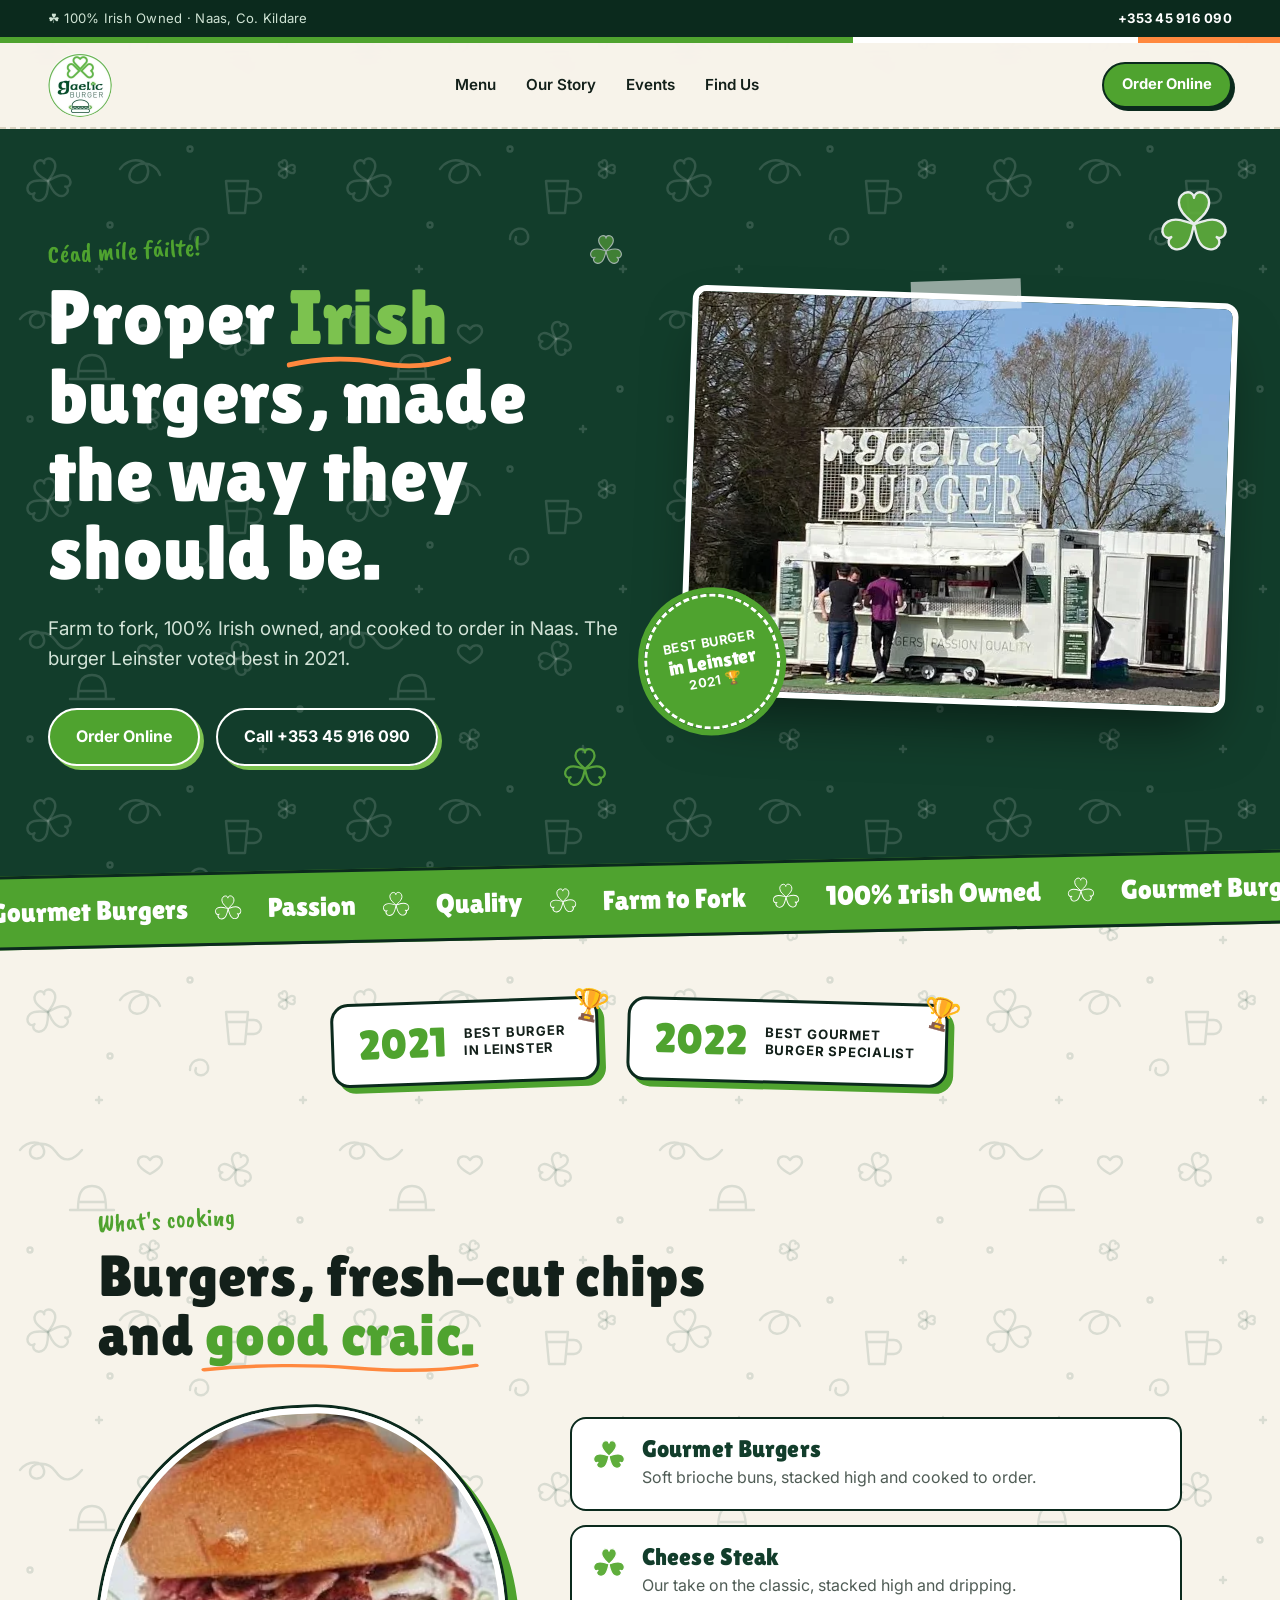
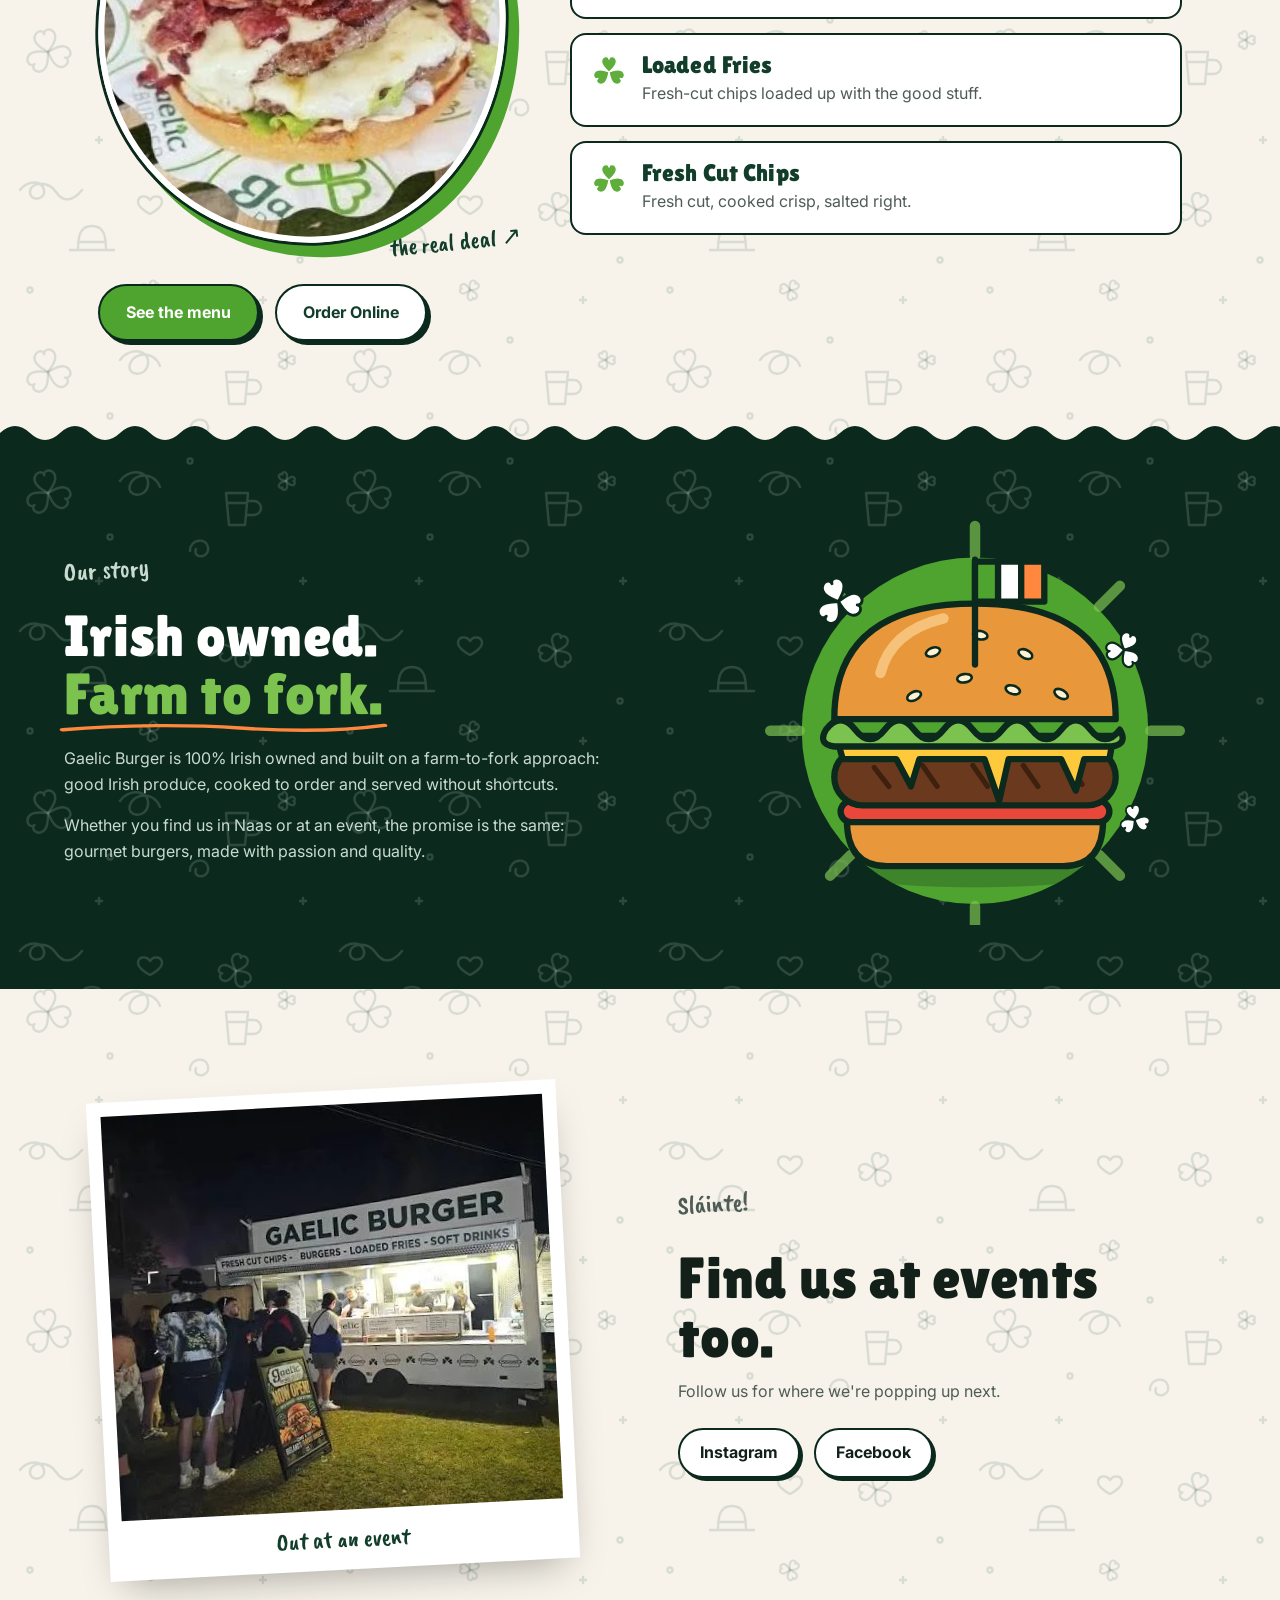
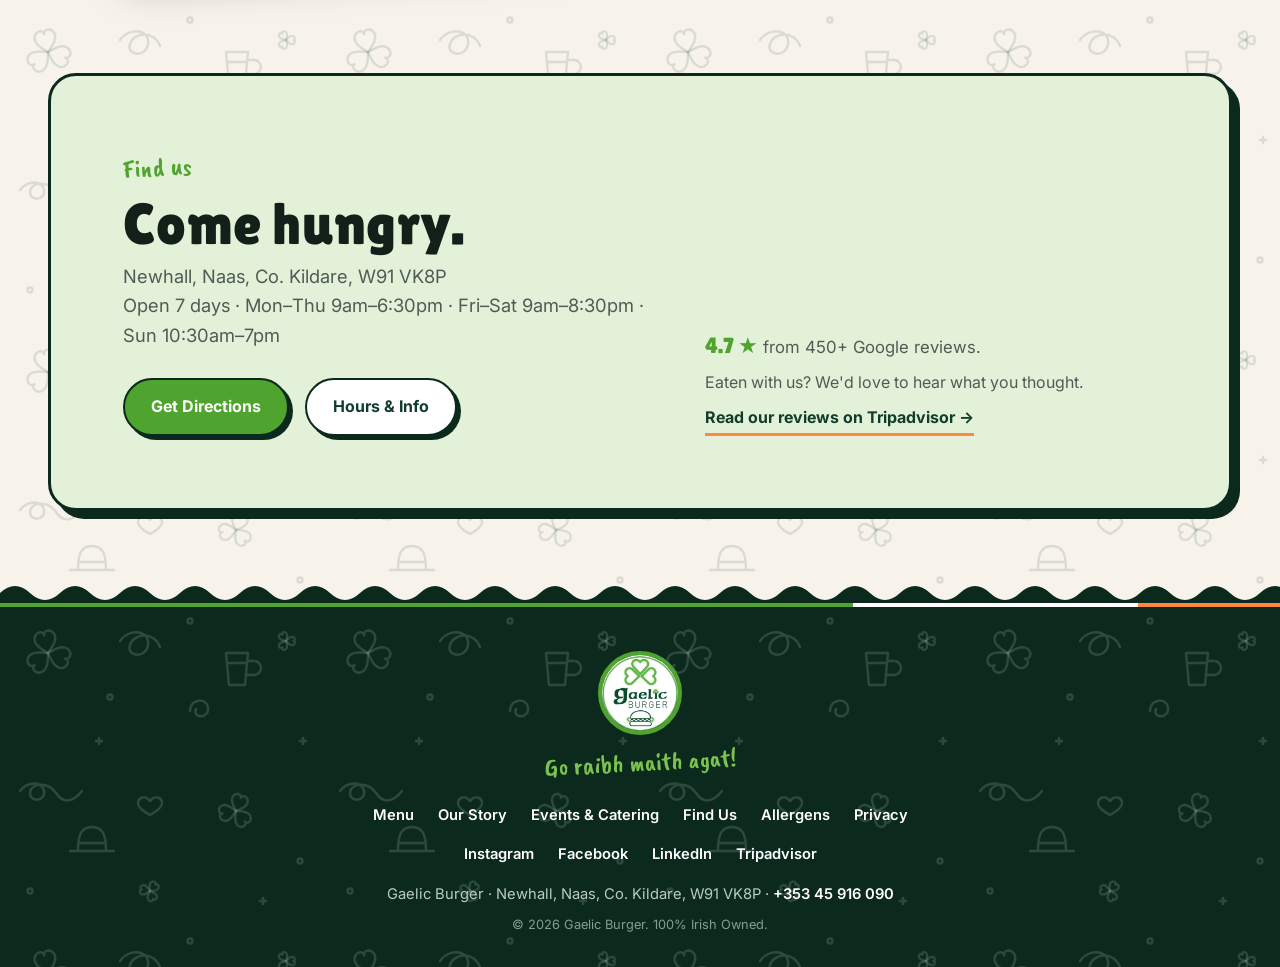
==== index.html @ 06073217 "Mobile menu, one-line top bar, phone and tablet layout fixes Co-Authored-By: Claude Opus 5.5 <norepl" ====
<!doctype html>
<html lang="en-IE">
<head>
<meta charset="utf-8">
<meta name="viewport" content="width=device-width, initial-scale=1">
<title>Gaelic Burger | Award-Winning Gourmet Burgers in Naas, Co. Kildare</title>
<meta name="description" content="100% Irish owned gourmet burgers in Naas, Co. Kildare. Best Burger in Leinster 2021 and Best Gourmet Burger Specialist 2022. Order online or call +353 45 916 090.">
<link rel="canonical" href="https://gaelic-burger.vercel.app/">
<meta name="theme-color" content="#123d2b">
<meta property="og:type" content="restaurant">
<meta property="og:site_name" content="Gaelic Burger">
<meta property="og:title" content="Gaelic Burger | Gourmet Burgers in Naas">
<meta property="og:description" content="100% Irish owned. Farm to fork. Best Burger in Leinster 2021.">
<meta property="og:url" content="https://gaelic-burger.vercel.app/">
<meta property="og:image" content="https://gaelic-burger.vercel.app/images/og-image.jpg">
<meta property="og:locale" content="en_IE">
<meta name="twitter:card" content="summary_large_image">
<link rel="icon" type="image/svg+xml" href="/images/favicon.svg">
<link rel="icon" type="image/png" sizes="48x48" href="/images/favicon.png">
<link rel="apple-touch-icon" href="/images/apple-touch-icon.png">
<link rel="preconnect" href="https://fonts.googleapis.com">
<link rel="preconnect" href="https://fonts.gstatic.com" crossorigin>
<link href="https://fonts.googleapis.com/css2?family=Lilita+One&family=Caveat+Brush&family=Inter:wght@400;500;600;700&display=swap" rel="stylesheet">
<link rel="stylesheet" href="/styles.css">
<link rel="preload" as="image" href="/images/truck-day.webp" type="image/webp">
<script type="application/ld+json">
{
  "@context": "https://schema.org",
  "@type": "Restaurant",
  "name": "Gaelic Burger",
  "url": "https://gaelic-burger.vercel.app/",
  "logo": "https://gaelic-burger.vercel.app/images/logo.png",
  "image": "https://gaelic-burger.vercel.app/images/og-image.jpg",
  "telephone": "+353 45 916 090",
  "servesCuisine": ["Burgers", "Irish"],
  "address": {"@type": "PostalAddress", "streetAddress": "Newhall", "addressLocality": "Naas", "addressRegion": "Co. Kildare", "postalCode": "W91 VK8P", "addressCountry": "IE"},
  "geo": {"@type": "GeoCoordinates", "latitude": 53.2139873, "longitude": -6.7221412},
  "openingHoursSpecification": [
    {"@type": "OpeningHoursSpecification", "dayOfWeek": ["Monday", "Tuesday", "Wednesday", "Thursday"], "opens": "09:00", "closes": "18:30"},
    {"@type": "OpeningHoursSpecification", "dayOfWeek": ["Friday", "Saturday"], "opens": "09:00", "closes": "20:30"},
    {"@type": "OpeningHoursSpecification", "dayOfWeek": "Sunday", "opens": "10:30", "closes": "19:00"}
  ],
  "hasMenu": "https://gaelic-burger.vercel.app/menu",
  "hasMap": "https://maps.app.goo.gl/uh41q87rJhTMWopP6",
  "award": ["Best Burger in Leinster 2021", "Best Gourmet Burger Specialist 2022"],
  "potentialAction": {"@type": "OrderAction", "target": "https://deliveroo.ie/menu/naas/naas/gaelic-burger-naas"},
  "sameAs": [
    "https://www.facebook.com/Gaelicburger/",
    "https://www.instagram.com/gaelicburger",
    "https://www.linkedin.com/company/gaelic-burger",
    "https://www.tripadvisor.com/Restaurant_Review-g551559-d23295632-Reviews-Gaelic_Burger_Coffee-Naas_County_Kildare.html"
  ]
}
</script>
</head>
<body>
<a class="skip" href="#main">Skip to content</a>

<div class="topbar">
  <span>☘ 100% Irish Owned<span class="tb-extra"> &middot; Naas, Co. Kildare</span></span>
  <a href="tel:+35345916090">+353 45 916 090</a>
</div>
<div class="tricolour" aria-hidden="true"><i></i><i></i><i></i></div>

<header class="header">
  <a href="/" class="logo" aria-label="Gaelic Burger home">
    <img src="/images/logo.webp" alt="Gaelic Burger" width="64" height="60">
  </a>
  <nav aria-label="Main">
    <a href="/menu">Menu</a>
    <a href="/about">Our Story</a>
    <a href="/events">Events</a>
    <a href="/contact">Find Us</a>
  </nav>
  <div class="header-actions">
    <a class="btn btn-sm" href="https://deliveroo.ie/menu/naas/naas/gaelic-burger-naas" target="_blank" rel="noopener">Order Online</a>
    <details class="mnav">
      <summary aria-label="Open menu"><span></span><span></span><span></span></summary>
      <nav aria-label="Mobile">
        <a href="/">Home</a>
        <a href="/menu">Menu</a>
        <a href="/about">Our Story</a>
        <a href="/events">Events &amp; Catering</a>
        <a href="/contact">Find Us</a>
        <a class="mnav-call" href="tel:+35345916090">Call +353 45 916 090</a>
      </nav>
    </details>
  </div>
</header>

<main id="main">
  <section class="hero">
    <img class="float f1" src="/images/shamrock.svg" alt="" width="70" height="70">
    <img class="float f2" src="/images/shamrock-outline.svg" alt="" width="44" height="44">
    <img class="float f3" src="/images/shamrock.svg" alt="" width="34" height="34">
    <div class="hero-copy">
      <p class="scribble">Céad míle fáilte!</p>
      <h1>Proper <span class="hl">Irish</span> burgers, made the way they should be.</h1>
      <p class="lead">Farm to fork, 100% Irish owned, and cooked to order in Naas. The burger Leinster voted best in 2021.</p>
      <div class="actions">
        <a class="btn" href="https://deliveroo.ie/menu/naas/naas/gaelic-burger-naas" target="_blank" rel="noopener">Order Online</a>
        <a class="btn btn-ghost" href="tel:+35345916090">Call +353 45 916 090</a>
      </div>
    </div>
    <figure class="hero-photo">
      <picture>
        <source srcset="/images/truck-day.webp" type="image/webp">
        <img src="/images/truck-day.jpg" alt="Customers ordering at the Gaelic Burger food truck in Naas" width="640" height="480" fetchpriority="high">
      </picture>
      <div class="sticker" aria-hidden="true">
        <span>Best Burger</span><strong>in Leinster</strong><span>2021 🏆</span>
      </div>
    </figure>
  </section>

  <div class="marquee" aria-hidden="true">
    <div class="marquee-track">
      <span>Gourmet Burgers</span><img src="/images/shamrock.svg" alt=""><span>Passion</span><img src="/images/shamrock.svg" alt=""><span>Quality</span><img src="/images/shamrock.svg" alt=""><span>Farm to Fork</span><img src="/images/shamrock.svg" alt=""><span>100% Irish Owned</span><img src="/images/shamrock.svg" alt="">
      <span>Gourmet Burgers</span><img src="/images/shamrock.svg" alt=""><span>Passion</span><img src="/images/shamrock.svg" alt=""><span>Quality</span><img src="/images/shamrock.svg" alt=""><span>Farm to Fork</span><img src="/images/shamrock.svg" alt=""><span>100% Irish Owned</span><img src="/images/shamrock.svg" alt="">
    </div>
  </div>

  <section class="awards" aria-label="Awards">
    <div class="award a1">
      <span class="award-year">2021</span>
      <span class="award-name">Best Burger<br>in Leinster</span>
      <span class="award-cup" aria-hidden="true">🏆</span>
    </div>
    <div class="award a2">
      <span class="award-year">2022</span>
      <span class="award-name">Best Gourmet<br>Burger Specialist</span>
      <span class="award-cup" aria-hidden="true">🏆</span>
    </div>
  </section>

  <section id="food" class="food">
    <div class="section-head">
      <p class="scribble">What's cooking</p>
      <h2>Burgers, fresh-cut chips and <span class="hl">good craic.</span></h2>
    </div>
    <div class="food-grid">
      <figure class="food-photo">
        <img src="/images/burger.webp" alt="Double smash burger with crispy bacon and melted cheese in a Gaelic Burger wrapper" width="300" height="320" loading="lazy">
        <figcaption class="scribble">the real deal ↗</figcaption>
      </figure>
      <ul class="food-list">
        <li><img src="/images/shamrock.svg" alt="" width="34" height="34"><div><h3>Gourmet Burgers</h3><p>Soft brioche buns, stacked high and cooked to order.</p></div></li>
        <li><img src="/images/shamrock.svg" alt="" width="34" height="34"><div><h3>Cheese Steak</h3><p>Our take on the classic, stacked high and dripping.</p></div></li>
        <li><img src="/images/shamrock.svg" alt="" width="34" height="34"><div><h3>Loaded Fries</h3><p>Fresh-cut chips loaded up with the good stuff.</p></div></li>
        <li><img src="/images/shamrock.svg" alt="" width="34" height="34"><div><h3>Fresh Cut Chips</h3><p>Fresh cut, cooked crisp, salted right.</p></div></li>
      </ul>
    </div>
    <div class="actions"><a class="btn" href="/menu">See the menu</a><a class="btn btn-ghost-dark" href="https://deliveroo.ie/menu/naas/naas/gaelic-burger-naas" target="_blank" rel="noopener">Order Online</a></div>
  </section>

  <section id="story" class="story">
    <div class="story-copy">
      <p class="scribble scribble-light">Our story</p>
      <h2>Irish owned.<br><span class="hl">Farm to fork.</span></h2>
      <p>Gaelic Burger is 100% Irish owned and built on a farm-to-fork approach: good Irish produce, cooked to order and served without shortcuts.</p>
      <p>Whether you find us in Naas or at an event, the promise is the same: gourmet burgers, made with passion and quality.</p>
    </div>
    <figure class="story-illo">
      <img src="/images/burger-illustration.svg" alt="Illustrated burger with an Irish flag pick" width="400" height="400" loading="lazy">
    </figure>
  </section>

  <section class="night">
    <figure class="polaroid">
      <picture>
        <source srcset="/images/truck-night.webp" type="image/webp">
        <img src="/images/truck-night.jpg" alt="Queue at the Gaelic Burger truck at a night event" width="467" height="428" loading="lazy">
      </picture>
      <figcaption>Out at an event</figcaption>
    </figure>
    <div class="night-copy">
      <p class="scribble">Sláinte!</p>
      <h2>Find us at events too.</h2>
      <p>Follow us for where we're popping up next.</p>
      <div class="socials">
        <a href="https://www.instagram.com/gaelicburger" target="_blank" rel="noopener">Instagram</a>
        <a href="https://www.facebook.com/Gaelicburger/" target="_blank" rel="noopener">Facebook</a>
      </div>
    </div>
  </section>

  <section id="visit" class="visit">
    <div>
      <p class="scribble">Find us</p>
      <h2>Come hungry.</h2>
      <p class="visit-place">Newhall, Naas, Co. Kildare, W91 VK8P<br>Open 7 days &middot; Mon–Thu 9am–6:30pm &middot; Fri–Sat 9am–8:30pm &middot; Sun 10:30am–7pm</p>
      <div class="actions">
        <a class="btn" href="https://maps.app.goo.gl/uh41q87rJhTMWopP6" target="_blank" rel="noopener">Get Directions</a>
        <a class="btn btn-ghost-dark" href="/contact">Hours &amp; Info</a>
      </div>
    </div>
    <div class="reviews">
      <p class="rating"><strong>4.7 ★</strong> from 450+ Google reviews.</p><p>Eaten with us? We'd love to hear what you thought.</p>
      <a class="link-arrow" href="https://www.tripadvisor.com/Restaurant_Review-g551559-d23295632-Reviews-Gaelic_Burger_Coffee-Naas_County_Kildare.html" target="_blank" rel="noopener">Read our reviews on Tripadvisor &rarr;</a>
    </div>
  </section>
</main>

<footer class="footer">
  <div class="tricolour" aria-hidden="true"><i></i><i></i><i></i></div>
  <img class="footer-logo" src="/images/logo.webp" alt="" width="84" height="79" loading="lazy">
  <p class="scribble scribble-light">Go raibh maith agat!</p>
  <nav aria-label="Footer">
    <a href="/menu">Menu</a>
    <a href="/about">Our Story</a>
    <a href="/events">Events &amp; Catering</a>
    <a href="/contact">Find Us</a>
    <a href="/allergens">Allergens</a>
    <a href="/privacy">Privacy</a>
  </nav>
  <nav aria-label="Social">
    <a href="https://www.instagram.com/gaelicburger" target="_blank" rel="noopener">Instagram</a>
    <a href="https://www.facebook.com/Gaelicburger/" target="_blank" rel="noopener">Facebook</a>
    <a href="https://www.linkedin.com/company/gaelic-burger" target="_blank" rel="noopener">LinkedIn</a>
    <a href="https://www.tripadvisor.com/Restaurant_Review-g551559-d23295632-Reviews-Gaelic_Burger_Coffee-Naas_County_Kildare.html" target="_blank" rel="noopener">Tripadvisor</a>
  </nav>
  <p>Gaelic Burger &middot; Newhall, Naas, Co. Kildare, W91 VK8P &middot; <a href="tel:+35345916090">+353 45 916 090</a></p>
  <p class="small">&copy; 2026 Gaelic Burger. 100% Irish Owned.</p>
</footer>
</body>
</html>
---- styles.css ----
:root{
  --forest:#123d2b;--forest-2:#0b2a1d;--leaf:#4fa32f;--leaf-2:#7cc24f;--mint:#e3f1d8;
  --orange:#ff883e;--cream:#f7f3ea;--ink:#13201a;--muted:#4f5c55;--line:#d9d2c1;
  --display:"Lilita One","Arial Black",sans-serif;--hand:"Caveat Brush",cursive;--sans:"Inter",system-ui,sans-serif;
}
*{box-sizing:border-box;margin:0;padding:0}
html{scroll-behavior:smooth;overflow-x:clip}
body{font-family:var(--sans);background:var(--cream) url(/images/doodles-light.svg) 0 0/320px;color:var(--ink);line-height:1.6;-webkit-font-smoothing:antialiased;overflow-x:clip}
img{display:block;max-width:100%;height:auto}
a{color:inherit}
h1,h2,h3{font-family:var(--display);font-weight:400;line-height:1.02;letter-spacing:.005em}
h2{font-size:clamp(2.1rem,4.6vw,3.6rem)}
.skip{position:absolute;left:-999px}.skip:focus{left:16px;top:16px;background:#fff;padding:8px 12px;z-index:99}

/* tricolour: green dominant, orange only a sliver */
.tricolour{display:flex;height:6px}
.tricolour i{flex:6;background:var(--leaf)}
.tricolour i:nth-child(2){flex:2;background:#fff}
.tricolour i:nth-child(3){flex:1;background:var(--orange)}

.topbar{display:flex;justify-content:space-between;gap:12px;padding:8px clamp(16px,4vw,48px);background:var(--forest-2);color:#cfe3d4;font-size:.82rem;letter-spacing:.02em}
.topbar a{text-decoration:none;font-weight:700;color:#fff;white-space:nowrap}

.header{position:sticky;top:0;z-index:20;display:flex;align-items:center;justify-content:space-between;gap:16px;padding:10px clamp(16px,4vw,48px);background:rgba(247,243,234,.95);backdrop-filter:blur(8px);border-bottom:2px dashed var(--line)}
.logo img{width:64px;border-radius:50%;transition:transform .4s}
.logo:hover img{transform:rotate(-12deg) scale(1.05)}
.header nav{display:flex;gap:30px}
.header nav a{text-decoration:none;font-weight:600;font-size:.95rem;position:relative}
.header nav a::after{content:"";position:absolute;left:0;right:0;bottom:-4px;height:3px;border-radius:3px;background:var(--leaf);transform:scaleX(0);transition:transform .25s}
.header nav a:hover::after{transform:scaleX(1)}

.btn{display:inline-block;background:var(--leaf);color:#fff;text-decoration:none;font-weight:700;padding:14px 26px;border-radius:999px;border:2.5px solid var(--forest-2);box-shadow:4px 4px 0 var(--forest-2);transition:transform .15s,box-shadow .15s}
.btn:hover{transform:translate(-2px,-2px);box-shadow:6px 6px 0 var(--forest-2)}
.btn:active{transform:translate(2px,2px);box-shadow:1px 1px 0 var(--forest-2)}
.btn-sm{padding:9px 18px;font-size:.92rem;box-shadow:3px 3px 0 var(--forest-2)}
.hero .btn{border-color:#fff;box-shadow:4px 4px 0 var(--leaf-2)}
.hero .btn:hover{box-shadow:6px 6px 0 var(--leaf-2)}
.btn-ghost{background:transparent}
.btn-ghost-dark{background:#fff;color:var(--forest)}
.actions{display:flex;flex-wrap:wrap;gap:16px}

.scribble{font-family:var(--hand);font-size:1.6rem;color:var(--leaf);transform:rotate(-3deg);display:inline-block;margin-bottom:6px}
.scribble-light{color:var(--leaf-2)}
.hl{color:var(--leaf);position:relative;white-space:nowrap}
.hl::after{content:"";position:absolute;left:-2%;right:-2%;bottom:-.12em;height:.22em;background:url("data:image/svg+xml,%3Csvg xmlns='http://www.w3.org/2000/svg' viewBox='0 0 200 14' preserveAspectRatio='none'%3E%3Cpath d='M3 9C40 3 80 3 110 7s60 4 87-3' fill='none' stroke='%23ff883e' stroke-width='4' stroke-linecap='round'/%3E%3C/svg%3E") 0 0/100% 100% no-repeat}
.hero .hl,.story .hl{color:var(--leaf-2)}

/* hero */
.hero{position:relative;display:grid;grid-template-columns:1.05fr 1fr;align-items:center;gap:clamp(32px,5vw,72px);padding:clamp(56px,8vw,110px) clamp(16px,4vw,48px) clamp(64px,9vw,120px);background:var(--forest) url(/images/doodles-dark.svg) 0 0/320px;color:#fff;overflow:hidden}
.hero h1{font-size:clamp(2.6rem,6vw,5rem);margin-bottom:22px}
.lead{font-size:clamp(1.02rem,1.5vw,1.18rem);color:#d3e4d8;max-width:34em;margin-bottom:34px}
.hero-photo{position:relative;transform:rotate(2deg)}
.hero-photo img{border-radius:14px;width:100%;aspect-ratio:4/3;object-fit:cover;border:6px solid #fff;box-shadow:0 30px 60px -20px rgba(0,0,0,.55)}
.hero-photo::before{content:"";position:absolute;top:-14px;left:50%;width:110px;height:30px;margin-left:-55px;background:rgba(255,255,255,.55);transform:rotate(-4deg);z-index:1}
.sticker{position:absolute;left:-36px;bottom:-34px;width:136px;height:136px;border-radius:50%;background:var(--leaf);border:3px dashed #fff;outline:6px solid var(--leaf);display:flex;flex-direction:column;align-items:center;justify-content:center;text-align:center;line-height:1.05;transform:rotate(-12deg);font-size:.8rem;font-weight:700;text-transform:uppercase;letter-spacing:.04em;animation:bob 4s ease-in-out infinite}
.sticker strong{font-family:var(--display);font-weight:400;font-size:1.25rem;text-transform:none;letter-spacing:0;margin:2px 0}
.float{position:absolute;pointer-events:none;opacity:.9;animation:spin 18s linear infinite}
.f1{top:8%;right:4%;width:70px}
.f2{bottom:12%;left:44%;width:44px;animation-duration:24s;animation-direction:reverse}
.f3{top:14%;left:46%;width:34px;opacity:.6;animation-duration:30s}
@keyframes spin{to{transform:rotate(360deg)}}
@keyframes bob{50%{transform:rotate(-8deg) translateY(-6px)}}

/* marquee */
.marquee{overflow:hidden;background:var(--leaf);border-block:3px solid var(--forest-2);transform:rotate(-1.2deg);margin:-18px -10px 0;position:relative;z-index:2}
.marquee-track{display:flex;align-items:center;gap:26px;width:max-content;padding:12px 0;animation:slide 32s linear infinite}
.marquee span{font-family:var(--display);font-size:1.7rem;color:#fff;white-space:nowrap}
.marquee img{width:28px;height:28px}
@keyframes slide{to{transform:translateX(-50%)}}

/* awards */
.awards{display:flex;flex-wrap:wrap;justify-content:center;gap:28px;padding:64px 16px 16px}
.award{position:relative;display:flex;align-items:center;gap:18px;background:#fff;border:3px solid var(--forest-2);border-radius:18px;padding:18px 30px 18px 24px;box-shadow:6px 6px 0 var(--leaf)}
.a1{transform:rotate(-2deg)}.a2{transform:rotate(1.5deg)}
.award-year{font-family:var(--display);font-size:2.6rem;color:var(--leaf);line-height:1}
.award-name{font-weight:700;text-transform:uppercase;letter-spacing:.06em;font-size:.82rem;line-height:1.3}
.award-cup{position:absolute;top:-18px;right:-14px;font-size:1.9rem;transform:rotate(14deg)}

/* food */
.food{padding:clamp(56px,8vw,100px) clamp(16px,4vw,48px);max-width:1180px;margin:auto}
.section-head{max-width:700px;margin-bottom:44px}
.food-grid{display:grid;grid-template-columns:minmax(0,.8fr) 1.2fr;gap:clamp(28px,5vw,64px);align-items:center;margin-bottom:40px}
.food-photo{position:relative;transform:rotate(-2.5deg)}
.food-photo img{border-radius:50% 46% 48% 52%/52% 48% 52% 48%;width:100%;aspect-ratio:15/16;object-fit:cover;border:6px solid #fff;box-shadow:0 0 0 3px var(--forest-2),10px 12px 0 3px var(--leaf)}
.food-photo figcaption{position:absolute;right:-6px;bottom:-30px;font-size:1.5rem;color:var(--forest)}
.food-list{list-style:none;display:grid;gap:14px}
.food-list li{display:flex;gap:16px;align-items:flex-start;background:#fff;border:2.5px solid var(--forest-2);border-radius:16px;padding:18px 20px;transition:transform .2s,box-shadow .2s}
.food-list li:hover{transform:translate(-3px,-3px) rotate(-.6deg);box-shadow:5px 5px 0 var(--leaf)}
.food-list li img{flex:none;margin-top:2px}
.food-list li:hover img{animation:spin 1.2s ease}
.food-list h3{font-size:1.5rem;margin-bottom:4px;color:var(--forest)}
.food-list p{color:var(--muted)}

/* story: real plant wall as texture */
.story{display:grid;grid-template-columns:1.1fr 1fr;background:var(--forest-2) url(/images/doodles-dark.svg) 0 0/320px;color:#fff;position:relative}
.story::before,.footer::before{content:"";position:absolute;left:0;right:0;top:-22px;height:24px;background:url("data:image/svg+xml,%3Csvg xmlns='http://www.w3.org/2000/svg' viewBox='0 0 120 24'%3E%3Cpath d='M0 24V14Q15 0 30 14T60 14T90 14T120 14V24Z' fill='%230b2a1d'/%3E%3C/svg%3E") 0 0/120px 24px repeat-x}
.story-copy{padding:clamp(48px,7vw,100px) clamp(16px,5vw,72px);align-self:center}
.story-copy h2{margin-bottom:22px}
.story-copy p{color:#c9dbcf;margin-bottom:16px;max-width:34em}
.story-photo{min-height:380px;overflow:hidden;clip-path:polygon(8% 0,100% 0,100% 100%,0 100%)}
.story-photo img{width:100%;height:100%;object-fit:cover}

/* night */
.night{display:grid;grid-template-columns:1fr 1fr;align-items:center;gap:clamp(32px,6vw,80px);padding:clamp(64px,8vw,110px) clamp(16px,4vw,48px);max-width:1180px;margin:auto}
.polaroid{background:#fff;padding:14px 14px 0;box-shadow:0 18px 40px -16px rgba(0,0,0,.35);transform:rotate(-3deg);max-width:470px}
.polaroid img{aspect-ratio:467/428;object-fit:cover;width:100%}
.polaroid figcaption{font-family:var(--hand);font-size:1.5rem;text-align:center;padding:10px 0 12px;color:var(--forest)}
.night h2{margin-bottom:12px}
.night p{color:var(--muted);margin-bottom:24px}
.socials{display:flex;gap:14px;flex-wrap:wrap}
.socials a{text-decoration:none;font-weight:700;padding:10px 20px;border:2.5px solid var(--forest-2);border-radius:999px;background:#fff;box-shadow:3px 3px 0 var(--forest-2);transition:transform .15s,box-shadow .15s}
.socials a:hover{transform:translate(-2px,-2px);box-shadow:5px 5px 0 var(--leaf)}

/* visit */
.visit{display:grid;grid-template-columns:1.2fr 1fr;gap:40px;align-items:end;margin:0 clamp(16px,4vw,48px) 90px;padding:clamp(40px,6vw,72px);background:var(--mint);border:3px solid var(--forest-2);border-radius:28px;box-shadow:8px 8px 0 var(--forest-2)}
.visit h2{margin-bottom:8px}
.visit-place{font-size:1.15rem;color:var(--muted);margin-bottom:28px}
.visit-place a{font-weight:700;color:var(--forest);text-decoration:none}
.reviews p{color:var(--muted)}
.link-arrow{display:inline-block;margin-top:10px;font-weight:700;color:var(--forest);text-decoration:none;border-bottom:3px solid var(--orange);padding-bottom:2px}
.link-arrow:hover{color:var(--leaf)}

.footer{position:relative;background:var(--forest-2) url(/images/doodles-dark.svg) 0 0/320px;color:#b9cdbf;text-align:center;padding:0 16px 32px;font-size:.92rem}
.footer .tricolour{margin:0 -16px 44px}
.footer::before{top:-22px}
.footer-logo{margin:0 auto 8px;border-radius:50%;border:4px solid var(--leaf)}
.footer nav{display:flex;flex-wrap:wrap;justify-content:center;gap:10px 24px;margin:14px 0 16px}
.footer a{color:#fff;text-decoration:none;font-weight:600}
.footer a:hover{color:var(--leaf-2)}
.footer .small{margin-top:8px;font-size:.8rem;opacity:.7}

a:focus-visible{outline:3px solid var(--orange);outline-offset:3px}

@media (max-width:860px){
  .header nav{display:none}
  .hero,.food-grid,.story,.night,.visit{grid-template-columns:1fr}
  .hero-photo{margin:0 10px 30px}
  .sticker{left:-8px;bottom:-40px;width:112px;height:112px;font-size:.68rem}
  .sticker strong{font-size:1.05rem}
  .f2,.f3{display:none}
  .food-photo{max-width:340px;margin:0 auto 20px}
  .story-photo{clip-path:none;min-height:260px;order:-1}
  .polaroid{margin:auto}
  .visit{box-shadow:5px 5px 0 var(--forest-2)}
  .topbar span{font-size:.74rem}
}
@media (prefers-reduced-motion:reduce){
  html{scroll-behavior:auto}
  *,*::before,*::after{animation:none!important;transition:none!important}
}

/* inner pages */
.header nav a[aria-current="page"]::after{transform:scaleX(1)}
.page-hero{position:relative;overflow:hidden;text-align:center;padding:clamp(56px,8vw,100px) 16px clamp(64px,8vw,96px);background:var(--forest) url(/images/doodles-dark.svg) 0 0/320px;color:#fff}
.page-hero h1{font-size:clamp(2.8rem,7vw,5.2rem);margin-bottom:14px}
.page-hero .lead{margin:0 auto;max-width:36em}
.page-hero .f2{left:8%;bottom:16%}
.tag{display:inline-block;vertical-align:middle;font-family:var(--sans);font-size:.7rem;font-weight:700;text-transform:uppercase;letter-spacing:.06em;background:var(--orange);color:#fff;border-radius:999px;padding:3px 10px;margin-left:6px;transform:rotate(-3deg)}
.menu-wrap{max-width:900px;margin:auto;padding:clamp(48px,7vw,88px) clamp(16px,4vw,32px)}
.menu-section{margin-bottom:56px}
.menu-section h2{display:inline-block;margin-bottom:6px;position:relative}
.menu-note{font-family:var(--hand);font-size:1.35rem;color:var(--leaf);margin-bottom:14px}
.menu-section .food-list{margin-top:14px}
.order-card{background:var(--mint);border:3px solid var(--forest-2);border-radius:24px;box-shadow:8px 8px 0 var(--forest-2);padding:clamp(28px,5vw,48px);text-align:center}
.order-card h2{margin-bottom:8px}
.order-card p{color:var(--muted);margin-bottom:24px}
.order-card .actions{justify-content:center}
.about-grid{display:grid;grid-template-columns:1fr 1.15fr;gap:clamp(32px,6vw,80px);align-items:center;max-width:1180px;margin:auto;padding:clamp(56px,8vw,100px) clamp(16px,4vw,48px)}
.about-grid.reverse figure{order:2}
.about-grid h2{margin-bottom:18px}
.about-grid p{color:var(--muted);margin-bottom:16px;max-width:36em}
.about-grid .actions{margin-top:24px}
.tilt-l{transform:rotate(-3deg)}.tilt-r{transform:rotate(2.5deg)}
.contact-grid{display:grid;grid-template-columns:1fr 1fr;gap:32px;max-width:1100px;margin:auto;padding:clamp(48px,7vw,88px) clamp(16px,4vw,48px) 40px}
.info-card{background:#fff;border:3px solid var(--forest-2);border-radius:22px;box-shadow:6px 6px 0 var(--leaf);padding:clamp(24px,4vw,40px)}
.info-card h2{font-size:2rem;margin-bottom:16px}
.info-card h3{font-size:1.3rem;margin:28px 0 10px;color:var(--forest)}
.hours{width:100%;border-collapse:collapse}
.hours th,.hours td{padding:10px 0;border-bottom:2px dashed var(--line);text-align:left}
.hours th{font-weight:600}
.hours td{text-align:right;font-variant-numeric:tabular-nums}
.small-note{font-size:.85rem;color:var(--muted);margin-top:12px}
address{font-style:normal;font-size:1.1rem;line-height:1.5;margin-bottom:12px}
.phone{font-family:var(--display);font-size:1.6rem;color:var(--leaf);text-decoration:none}
.info-card .actions{margin-top:18px}
.ticks{list-style:none}
.ticks li{padding-left:28px;position:relative;margin-bottom:8px;color:var(--muted)}
.ticks li::before{content:"";position:absolute;left:0;top:3px;width:18px;height:18px;background:url(/images/shamrock.svg) 0 0/contain no-repeat}
.map-wrap{max-width:1100px;margin:0 auto 90px;padding:0 clamp(16px,4vw,48px)}
.map-wrap iframe{display:block;width:100%;height:420px;border:3px solid var(--forest-2);border-radius:22px;box-shadow:6px 6px 0 var(--forest-2)}
.rating{font-size:1.05rem;margin-bottom:6px}.rating strong{color:var(--leaf);font-family:var(--display);font-size:1.4rem;font-weight:400}
@media (max-width:860px){
  .about-grid,.contact-grid{grid-template-columns:1fr}
  .about-grid.reverse figure{order:0}
  .about-grid .polaroid{margin:auto}
  .map-wrap iframe{height:320px}
}
.story-illo{display:grid;place-items:center;padding:clamp(32px,5vw,64px)}
.story-illo img{width:min(420px,100%);animation:bob 5s ease-in-out infinite}
.price{margin-left:auto;font-family:var(--display);font-size:1.4rem;color:var(--forest);white-space:nowrap;padding-left:12px}
.food-list li div{flex:1}
.menu-list li{align-items:center}
.prose{max-width:780px;margin:auto;padding:clamp(48px,7vw,88px) clamp(16px,4vw,32px)}
.prose h2{font-size:clamp(1.6rem,3vw,2.2rem);margin:40px 0 12px}
.prose p,.prose li{color:var(--muted);margin-bottom:12px}
.prose ul{padding-left:22px}
.allergen-grid{list-style:none;display:grid;grid-template-columns:repeat(auto-fill,minmax(170px,1fr));gap:12px;padding:0!important;margin:20px 0}
.allergen-grid li{background:#fff;border:2.5px solid var(--forest-2);border-radius:14px;padding:12px 14px;font-weight:600;color:var(--ink)!important;margin:0!important}
.notfound{text-align:center;padding:clamp(64px,10vw,120px) 16px}
.notfound img{width:min(280px,70%);margin:0 auto 24px}
.notfound h1{font-size:clamp(2.6rem,7vw,4.6rem);margin-bottom:10px}
.notfound p{color:var(--muted);margin-bottom:28px}
.notfound .actions{justify-content:center}

/* header actions + mobile menu (pure CSS via <details>, no JS needed under the CSP) */
.header-actions{display:flex;align-items:center;gap:12px}
.mnav{display:none;position:relative}
.mnav summary{list-style:none;cursor:pointer;width:46px;height:46px;border:2.5px solid var(--forest-2);border-radius:12px;background:#fff;box-shadow:3px 3px 0 var(--forest-2);display:flex;flex-direction:column;justify-content:center;align-items:center;gap:5px}
.mnav summary::-webkit-details-marker{display:none}
.mnav summary span{display:block;width:20px;height:3px;border-radius:3px;background:var(--forest-2);transition:transform .2s,opacity .2s}
.mnav[open] summary span:nth-child(1){transform:translateY(8px) rotate(45deg)}
.mnav[open] summary span:nth-child(2){opacity:0}
.mnav[open] summary span:nth-child(3){transform:translateY(-8px) rotate(-45deg)}
.mnav nav{position:absolute;right:0;top:calc(100% + 12px);width:min(280px,calc(100vw - 32px));display:flex;flex-direction:column;background:#fff;border:3px solid var(--forest-2);border-radius:18px;box-shadow:6px 6px 0 var(--leaf);padding:10px;z-index:30}
.mnav nav a{padding:12px 14px;border-radius:10px;text-decoration:none;font-family:var(--display);font-size:1.3rem;color:var(--forest)}
.mnav nav a:hover,.mnav nav a[aria-current="page"]{background:var(--mint)}
.mnav nav .mnav-call{font-family:var(--sans);font-size:.95rem;font-weight:700;margin-top:6px;border-top:2px dashed var(--line);border-radius:0;color:var(--leaf)}
@media (max-width:1024px){
  .header nav{gap:20px}
}
@media (max-width:860px){
  .mnav{display:block}
  .topbar{justify-content:space-between;flex-wrap:nowrap;white-space:nowrap}
}
@media (max-width:560px){
  .tb-extra{display:none}
  .header{padding:8px 16px}
  .logo img{width:52px}
  .header .btn-sm{padding:9px 14px;font-size:.85rem}
  .hero h1{font-size:2.4rem}
  .page-hero h1{font-size:2.6rem}
  .awards{padding-top:48px}
  .award{padding:16px 22px 16px 18px}
  .award-year{font-size:2.1rem}
  .food-list li{padding:14px 16px;gap:12px}
  .price{font-size:1.2rem}
  .visit{margin:0 16px 80px;padding:28px 22px}
  .info-card h2{font-size:1.7rem}
}
@media (max-width:360px){
  .header .btn-sm{display:none}
}
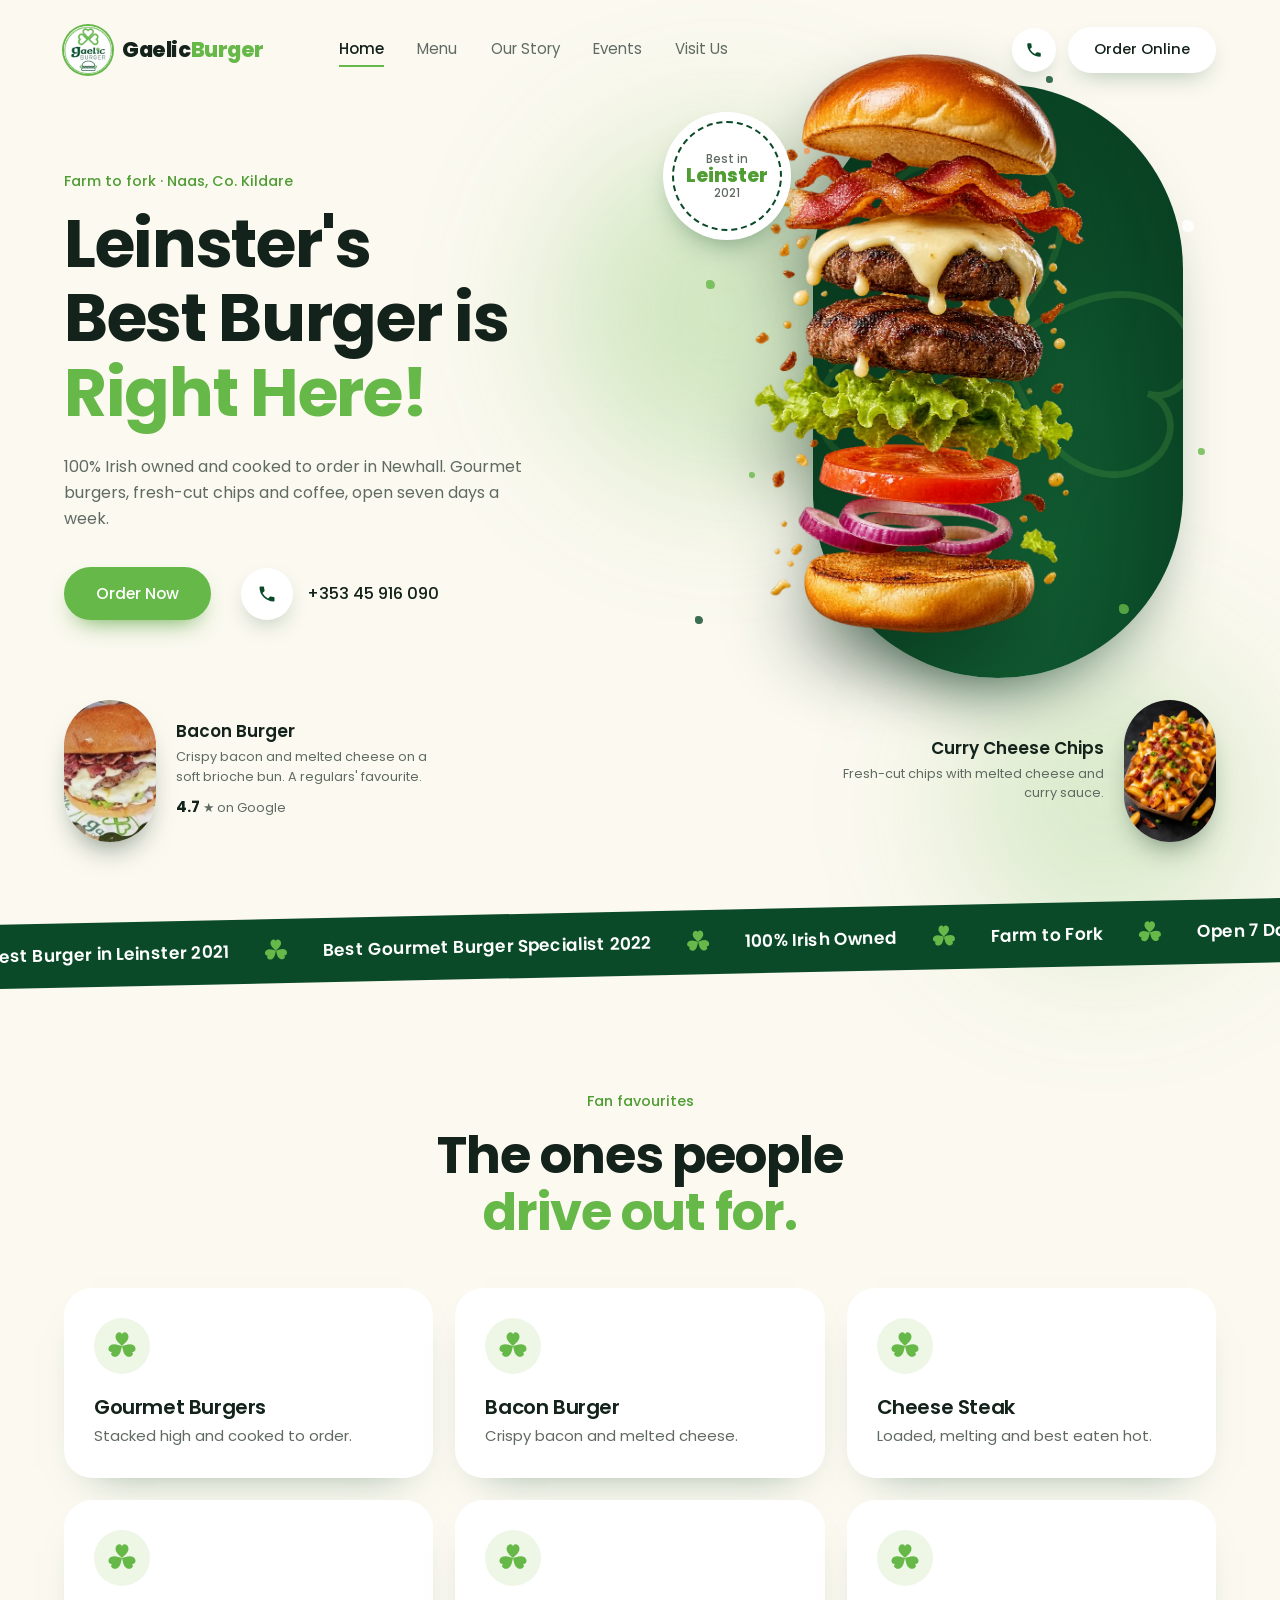
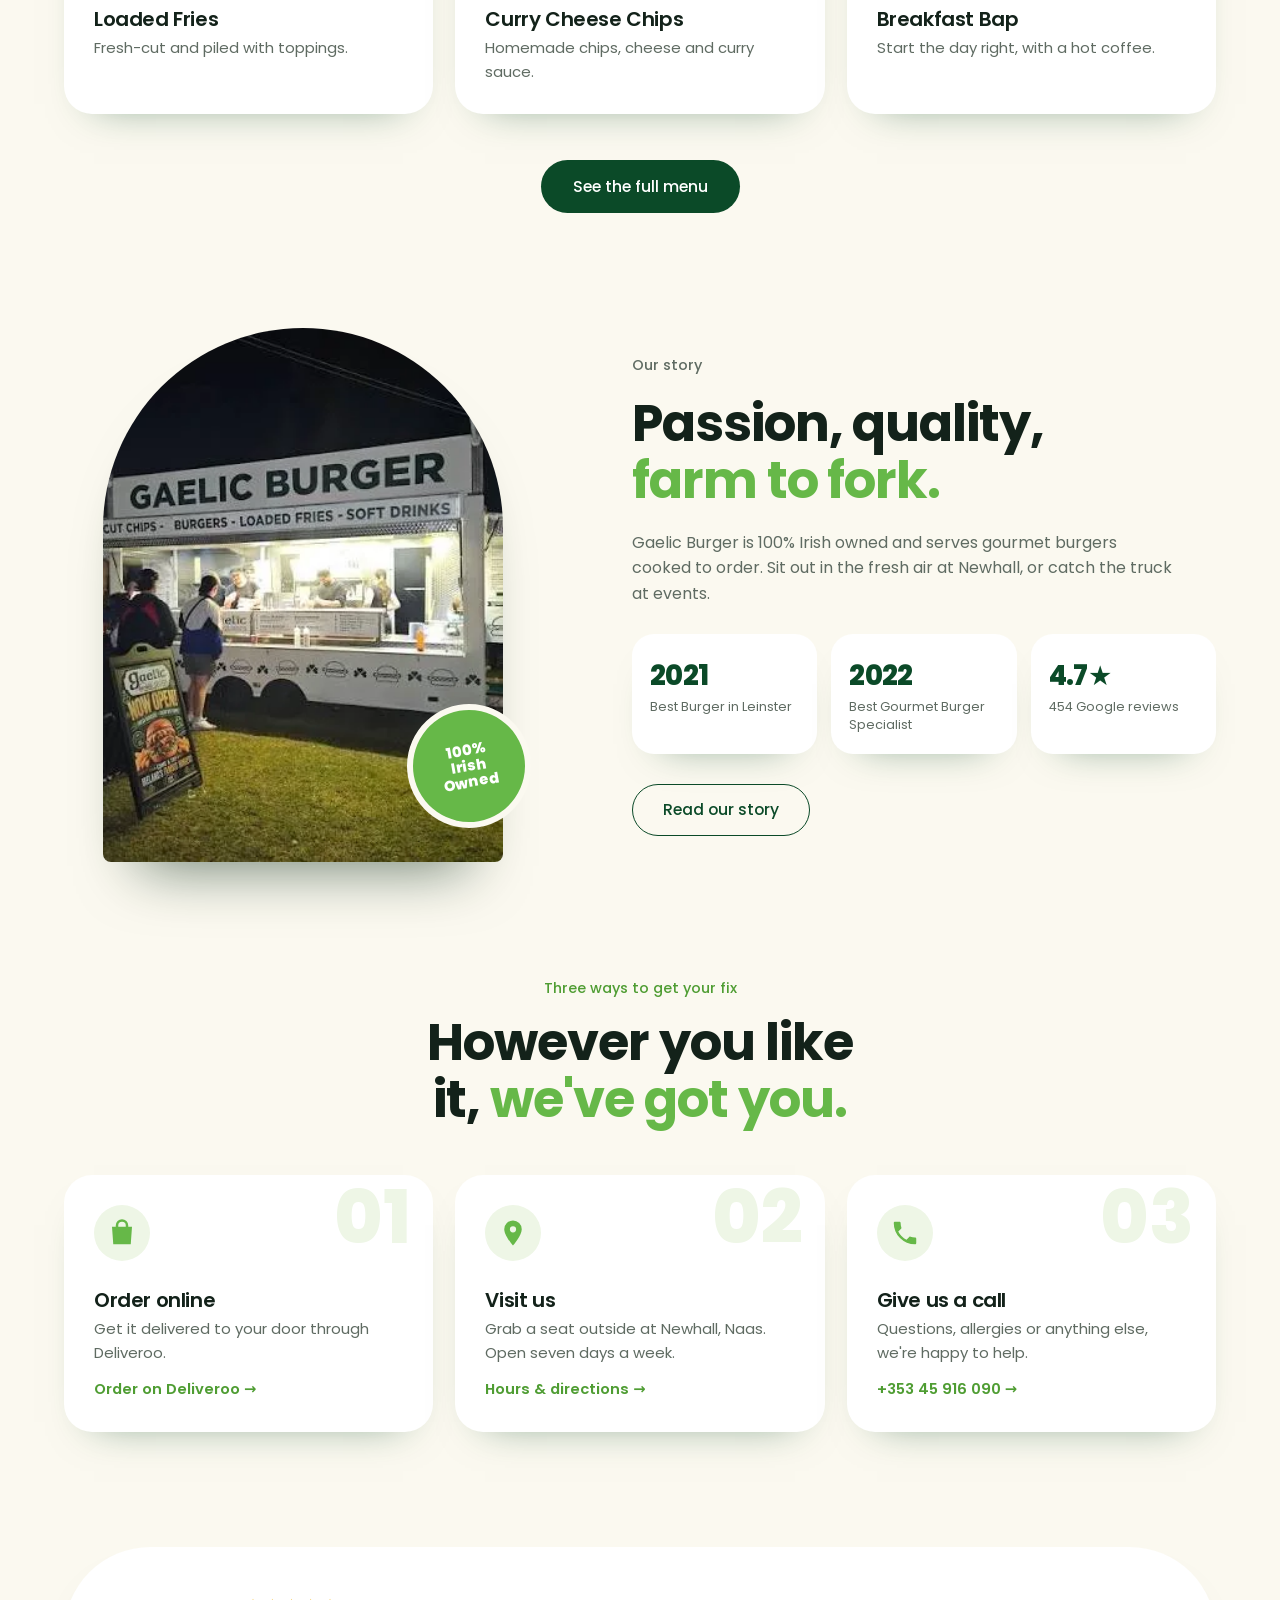
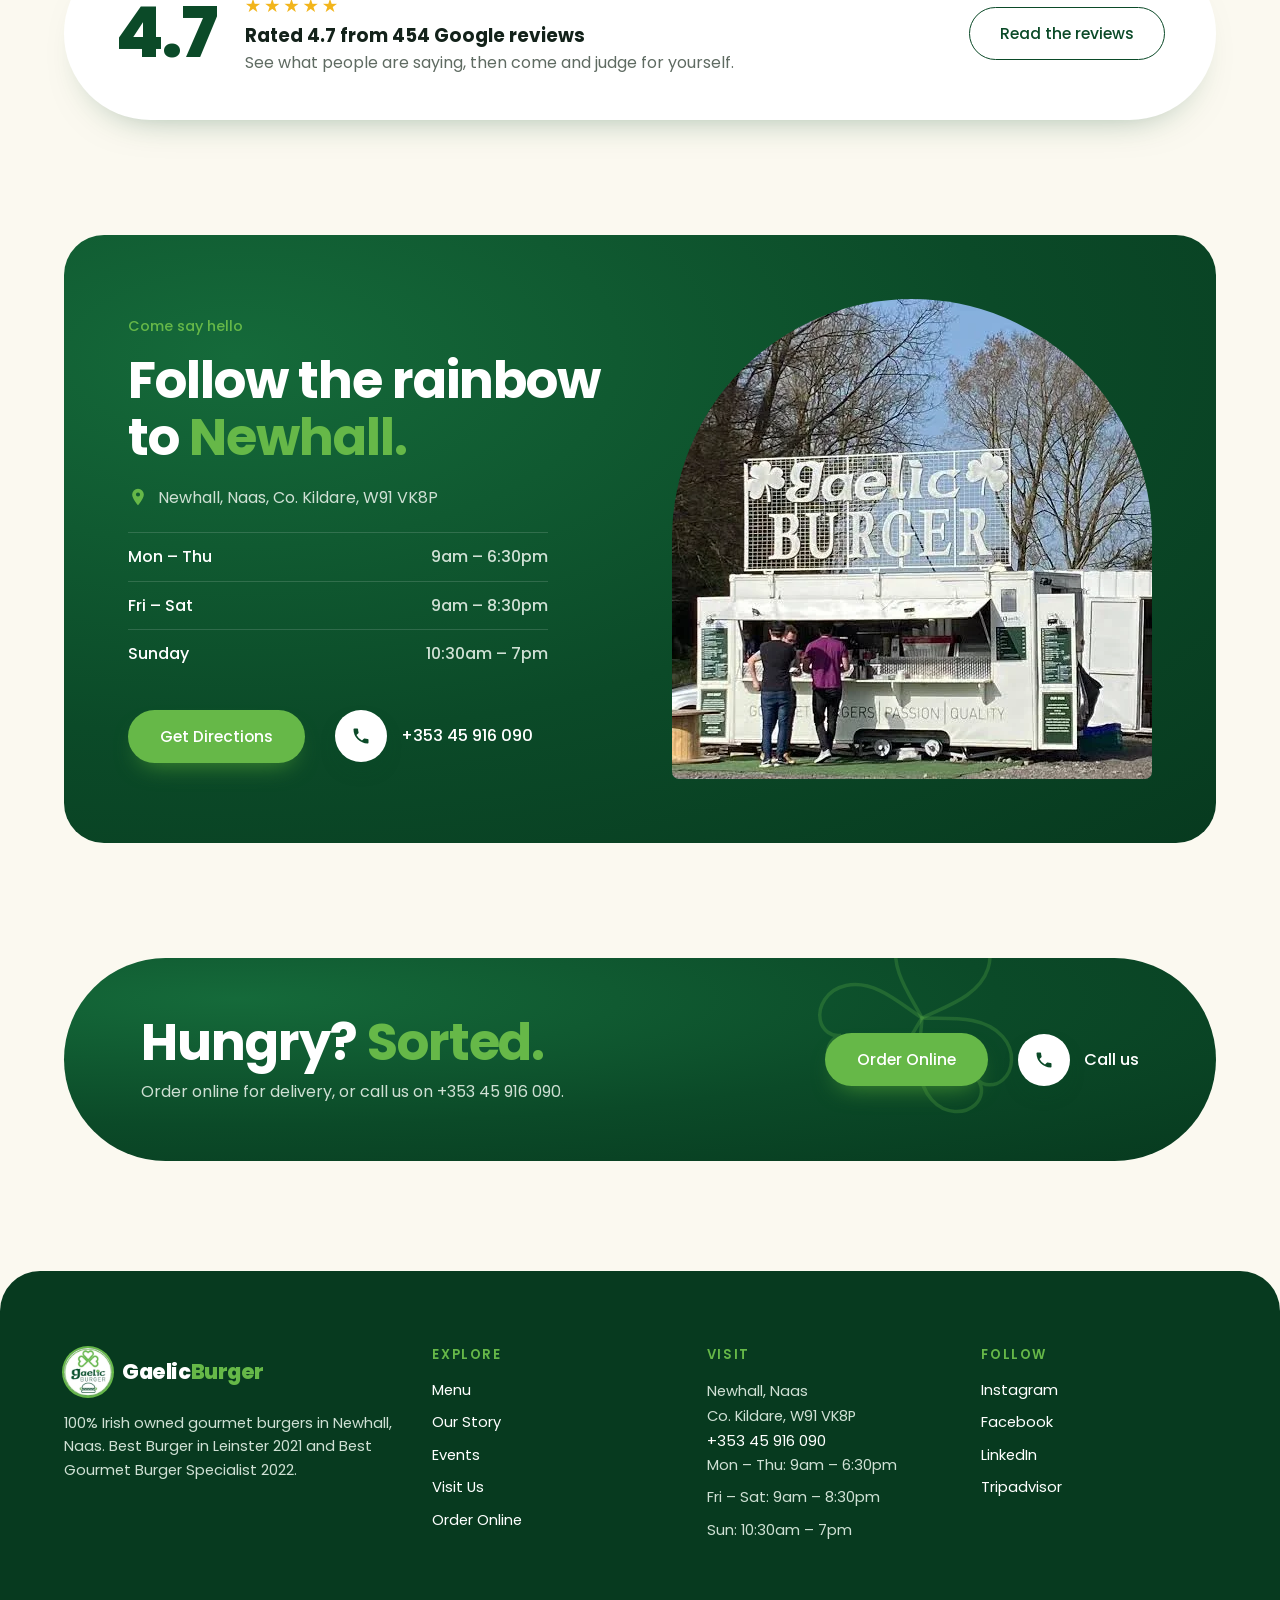
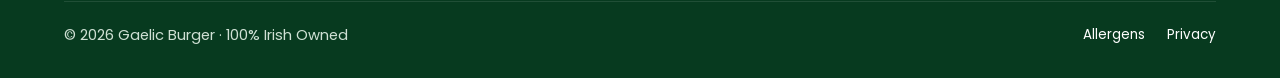
==== commit 3b98facc: "Full site in the new design: Home, Menu, Our Story, Events, Visit Us Replaces the rejected funky des" ====
--- a/index.html
+++ b/index.html
@@ -4,13 +4,13 @@
 <meta charset="utf-8">
 <meta name="viewport" content="width=device-width, initial-scale=1">
 <title>Gaelic Burger | Award-Winning Gourmet Burgers in Naas, Co. Kildare</title>
-<meta name="description" content="100% Irish owned gourmet burgers in Naas, Co. Kildare. Best Burger in Leinster 2021 and Best Gourmet Burger Specialist 2022. Order online or call +353 45 916 090.">
+<meta name="description" content="100% Irish owned gourmet burgers in Newhall, Naas. Best Burger in Leinster 2021 and Best Gourmet Burger Specialist 2022. Order online or call +353 45 916 090.">
 <link rel="canonical" href="https://gaelic-burger.vercel.app/">
-<meta name="theme-color" content="#123d2b">
-<meta property="og:type" content="restaurant">
+<meta name="theme-color" content="#0b4a28">
+<meta property="og:type" content="website">
 <meta property="og:site_name" content="Gaelic Burger">
-<meta property="og:title" content="Gaelic Burger | Gourmet Burgers in Naas">
-<meta property="og:description" content="100% Irish owned. Farm to fork. Best Burger in Leinster 2021.">
+<meta property="og:title" content="Gaelic Burger | Award-Winning Gourmet Burgers in Naas, Co. Kildare">
+<meta property="og:description" content="100% Irish owned gourmet burgers in Newhall, Naas. Best Burger in Leinster 2021 and Best Gourmet Burger Specialist 2022. Order online or call +353 45 916 090.">
 <meta property="og:url" content="https://gaelic-burger.vercel.app/">
 <meta property="og:image" content="https://gaelic-burger.vercel.app/images/og-image.jpg">
 <meta property="og:locale" content="en_IE">
@@ -20,33 +20,82 @@
 <link rel="apple-touch-icon" href="/images/apple-touch-icon.png">
 <link rel="preconnect" href="https://fonts.googleapis.com">
 <link rel="preconnect" href="https://fonts.gstatic.com" crossorigin>
-<link href="https://fonts.googleapis.com/css2?family=Lilita+One&family=Caveat+Brush&family=Inter:wght@400;500;600;700&display=swap" rel="stylesheet">
-<link rel="stylesheet" href="/styles.css">
-<link rel="preload" as="image" href="/images/truck-day.webp" type="image/webp">
+<link href="https://fonts.googleapis.com/css2?family=Poppins:wght@400;500;600;700;800&display=swap" rel="stylesheet">
+<link rel="preload" as="image" href="/images/burger-stack.webp" type="image/webp">
+<link rel="stylesheet" href="/site.css">
 <script type="application/ld+json">
 {
   "@context": "https://schema.org",
   "@type": "Restaurant",
+  "@id": "https://gaelic-burger.vercel.app/#restaurant",
   "name": "Gaelic Burger",
   "url": "https://gaelic-burger.vercel.app/",
   "logo": "https://gaelic-burger.vercel.app/images/logo.png",
   "image": "https://gaelic-burger.vercel.app/images/og-image.jpg",
   "telephone": "+353 45 916 090",
-  "servesCuisine": ["Burgers", "Irish"],
-  "address": {"@type": "PostalAddress", "streetAddress": "Newhall", "addressLocality": "Naas", "addressRegion": "Co. Kildare", "postalCode": "W91 VK8P", "addressCountry": "IE"},
-  "geo": {"@type": "GeoCoordinates", "latitude": 53.2139873, "longitude": -6.7221412},
+  "servesCuisine": [
+    "Burgers",
+    "Irish"
+  ],
+  "address": {
+    "@type": "PostalAddress",
+    "streetAddress": "Newhall",
+    "addressLocality": "Naas",
+    "addressRegion": "Co. Kildare",
+    "postalCode": "W91 VK8P",
+    "addressCountry": "IE"
+  },
+  "geo": {
+    "@type": "GeoCoordinates",
+    "latitude": 53.2139873,
+    "longitude": -6.7221412
+  },
   "openingHoursSpecification": [
-    {"@type": "OpeningHoursSpecification", "dayOfWeek": ["Monday", "Tuesday", "Wednesday", "Thursday"], "opens": "09:00", "closes": "18:30"},
-    {"@type": "OpeningHoursSpecification", "dayOfWeek": ["Friday", "Saturday"], "opens": "09:00", "closes": "20:30"},
-    {"@type": "OpeningHoursSpecification", "dayOfWeek": "Sunday", "opens": "10:30", "closes": "19:00"}
+    {
+      "@type": "OpeningHoursSpecification",
+      "dayOfWeek": [
+        "Monday",
+        "Tuesday",
+        "Wednesday",
+        "Thursday"
+      ],
+      "opens": "09:00",
+      "closes": "18:30"
+    },
+    {
+      "@type": "OpeningHoursSpecification",
+      "dayOfWeek": [
+        "Friday",
+        "Saturday"
+      ],
+      "opens": "09:00",
+      "closes": "20:30"
+    },
+    {
+      "@type": "OpeningHoursSpecification",
+      "dayOfWeek": "Sunday",
+      "opens": "10:30",
+      "closes": "19:00"
+    }
   ],
   "hasMenu": "https://gaelic-burger.vercel.app/menu",
   "hasMap": "https://maps.app.goo.gl/uh41q87rJhTMWopP6",
-  "award": ["Best Burger in Leinster 2021", "Best Gourmet Burger Specialist 2022"],
-  "potentialAction": {"@type": "OrderAction", "target": "https://deliveroo.ie/menu/naas/naas/gaelic-burger-naas"},
+  "award": [
+    "Best Burger in Leinster 2021",
+    "Best Gourmet Burger Specialist 2022"
+  ],
+  "aggregateRating": {
+    "@type": "AggregateRating",
+    "ratingValue": 4.7,
+    "reviewCount": 454
+  },
+  "potentialAction": {
+    "@type": "OrderAction",
+    "target": "https://deliveroo.ie/menu/naas/naas/gaelic-burger-naas"
+  },
   "sameAs": [
+    "https://www.instagram.com/gaelicburger",
     "https://www.facebook.com/Gaelicburger/",
-    "https://www.instagram.com/gaelicburger",
     "https://www.linkedin.com/company/gaelic-burger",
     "https://www.tripadvisor.com/Restaurant_Review-g551559-d23295632-Reviews-Gaelic_Burger_Coffee-Naas_County_Kildare.html"
   ]
@@ -55,172 +104,241 @@
 </head>
 <body>
 <a class="skip" href="#main">Skip to content</a>
-
-<div class="topbar">
-  <span>☘ 100% Irish Owned<span class="tb-extra"> &middot; Naas, Co. Kildare</span></span>
-  <a href="tel:+35345916090">+353 45 916 090</a>
+<svg width="0" height="0" class="defs" aria-hidden="true">
+  <defs>
+    <path id="leaf" d="M0 0C-7-7-19-15-19-27C-19-35-13-40-7.5-40C-3.5-40 0-37 0-33C0-37 3.5-40 7.5-40C13-40 19-35 19-27C19-15 7-7 0 0Z"/>
+    <symbol id="shamrock" viewBox="-44 -44 88 88"><use href="#leaf"/><use href="#leaf" transform="rotate(120)"/><use href="#leaf" transform="rotate(240)"/></symbol>
+    <symbol id="phone" viewBox="0 0 24 24"><path d="M6.6 10.8a15.1 15.1 0 0 0 6.6 6.6l2.2-2.2c.3-.3.7-.4 1-.2 1.1.4 2.3.6 3.6.6.6 0 1 .4 1 1V20c0 .6-.4 1-1 1A17 17 0 0 1 3 4c0-.6.4-1 1-1h3.5c.6 0 1 .4 1 1 0 1.3.2 2.5.6 3.6.1.3 0 .7-.2 1z"/></symbol>
+    <symbol id="pin" viewBox="0 0 24 24"><path d="M12 2a7 7 0 0 0-7 7c0 5.2 7 13 7 13s7-7.8 7-13a7 7 0 0 0-7-7zm0 9.5A2.5 2.5 0 1 1 12 6.5a2.5 2.5 0 0 1 0 5z"/></symbol>
+    <symbol id="bag" viewBox="0 0 24 24"><path d="M7 7V6a5 5 0 0 1 10 0v1h3l-1 14H5L4 7zm2 0h6V6a3 3 0 0 0-6 0z"/></symbol>
+    <symbol id="info" viewBox="0 0 24 24"><path d="M12 2a10 10 0 1 0 0 20 10 10 0 0 0 0-20zm1 15h-2v-6h2zm0-8h-2V7h2z"/></symbol>
+  </defs>
+</svg>
+
+<div class="top wrap">
+  <span class="glow glow-a" aria-hidden="true"></span>
+  <span class="glow glow-b" aria-hidden="true"></span>
+  <header class="topbar">
+    <a href="/" class="brand" aria-label="Gaelic Burger home">
+      <img src="/images/logo.webp" alt="" width="48" height="48">
+      <span>Gaelic<b>Burger</b></span>
+    </a>
+    <nav class="nav" aria-label="Main">
+      <a href="/" aria-current="page">Home</a>
+      <a href="/menu">Menu</a>
+      <a href="/about">Our Story</a>
+      <a href="/events">Events</a>
+      <a href="/contact">Visit Us</a>
+    </nav>
+    <div class="topbar-right">
+      <a class="icon-btn" href="tel:+35345916090" aria-label="Call +353 45 916 090"><svg><use href="#phone"/></svg></a>
+      <a class="pill pill-white" href="https://deliveroo.ie/menu/naas/naas/gaelic-burger-naas" target="_blank" rel="noopener">Order Online</a>
+      <details class="mnav">
+        <summary aria-label="Open menu"><span></span><span></span><span></span></summary>
+        <nav aria-label="Mobile">
+          <a href="/" aria-current="page">Home</a>
+          <a href="/menu">Menu</a>
+          <a href="/about">Our Story</a>
+          <a href="/events">Events</a>
+          <a href="/contact">Visit Us</a>
+          <a href="tel:+35345916090">Call +353 45 916 090</a>
+        </nav>
+      </details>
+    </div>
+  </header>
+  <section class="hero">
+    <div class="hero-copy">
+      <p class="kicker">Farm to fork &middot; Naas, Co. Kildare</p>
+      <h1>Leinster's Best Burger is <em>Right Here!</em></h1>
+      <p class="lede">100% Irish owned and cooked to order in Newhall. Gourmet burgers, fresh-cut chips and coffee, open seven days a week.</p>
+      <div class="cta">
+        <a class="pill pill-leaf" href="https://deliveroo.ie/menu/naas/naas/gaelic-burger-naas" target="_blank" rel="noopener">Order Now</a>
+        <a class="call" href="tel:+35345916090"><span class="call-dot"><svg aria-hidden="true"><use href="#phone"/></svg></span>+353 45 916 090</a>
+      </div>
+    </div>
+    <div class="hero-art">
+      <div class="panel" aria-hidden="true"><svg class="panel-leaf"><use href="#shamrock"/></svg></div>
+      <img class="stack" src="/images/burger-stack.webp" alt="Gourmet burger with bacon, melted cheese, beef patties, lettuce, tomato and red onion" width="720" height="1263" fetchpriority="high">
+      <span class="crumbs" aria-hidden="true"><i></i><i></i><i></i><i></i><i></i><i></i><i></i><i></i></span>
+      <div class="stamp" role="img" aria-label="Best Burger in Leinster 2021"><span><small>Best in</small><b>Leinster</b><small>2021</small></span></div>
+    </div>
+    <article class="dish-pill dish-left">
+      <img src="/images/burger.webp" alt="Gaelic Burger bacon cheeseburger" width="300" height="320" loading="lazy">
+      <div>
+        <h2>Bacon Burger</h2>
+        <p>Crispy bacon and melted cheese on a soft brioche bun. A regulars' favourite.</p>
+        <span class="mini"><b>4.7</b> ★ on Google</span>
+      </div>
+    </article>
+    <article class="dish-pill dish-right">
+      <div>
+        <h2>Curry Cheese Chips</h2>
+        <p>Fresh-cut chips with melted cheese and curry sauce.</p>
+      </div>
+      <img src="/images/fries.webp" alt="Loaded chips with cheese and curry sauce" width="400" height="600" loading="lazy">
+    </article>
+  </section>
 </div>
-<div class="tricolour" aria-hidden="true"><i></i><i></i><i></i></div>
-
-<header class="header">
-  <a href="/" class="logo" aria-label="Gaelic Burger home">
-    <img src="/images/logo.webp" alt="Gaelic Burger" width="64" height="60">
-  </a>
-  <nav aria-label="Main">
-    <a href="/menu">Menu</a>
-    <a href="/about">Our Story</a>
-    <a href="/events">Events</a>
-    <a href="/contact">Find Us</a>
-  </nav>
-  <div class="header-actions">
-    <a class="btn btn-sm" href="https://deliveroo.ie/menu/naas/naas/gaelic-burger-naas" target="_blank" rel="noopener">Order Online</a>
-    <details class="mnav">
-      <summary aria-label="Open menu"><span></span><span></span><span></span></summary>
-      <nav aria-label="Mobile">
-        <a href="/">Home</a>
-        <a href="/menu">Menu</a>
-        <a href="/about">Our Story</a>
-        <a href="/events">Events &amp; Catering</a>
-        <a href="/contact">Find Us</a>
-        <a class="mnav-call" href="tel:+35345916090">Call +353 45 916 090</a>
-      </nav>
-    </details>
+
+<main id="main">
+<div class="band" aria-hidden="true">
+  <div class="band-track">
+    <span>Best Burger in Leinster 2021</span><svg><use href="#shamrock"/></svg>
+    <span>Best Gourmet Burger Specialist 2022</span><svg><use href="#shamrock"/></svg>
+    <span>100% Irish Owned</span><svg><use href="#shamrock"/></svg>
+    <span>Farm to Fork</span><svg><use href="#shamrock"/></svg>
+    <span>Open 7 Days</span><svg><use href="#shamrock"/></svg>
+    <span>Best Burger in Leinster 2021</span><svg><use href="#shamrock"/></svg>
+    <span>Best Gourmet Burger Specialist 2022</span><svg><use href="#shamrock"/></svg>
+    <span>100% Irish Owned</span><svg><use href="#shamrock"/></svg>
+    <span>Farm to Fork</span><svg><use href="#shamrock"/></svg>
+    <span>Open 7 Days</span><svg><use href="#shamrock"/></svg>
   </div>
-</header>
-
-<main id="main">
-  <section class="hero">
-    <img class="float f1" src="/images/shamrock.svg" alt="" width="70" height="70">
-    <img class="float f2" src="/images/shamrock-outline.svg" alt="" width="44" height="44">
-    <img class="float f3" src="/images/shamrock.svg" alt="" width="34" height="34">
-    <div class="hero-copy">
-      <p class="scribble">Céad míle fáilte!</p>
-      <h1>Proper <span class="hl">Irish</span> burgers, made the way they should be.</h1>
-      <p class="lead">Farm to fork, 100% Irish owned, and cooked to order in Naas. The burger Leinster voted best in 2021.</p>
-      <div class="actions">
-        <a class="btn" href="https://deliveroo.ie/menu/naas/naas/gaelic-burger-naas" target="_blank" rel="noopener">Order Online</a>
-        <a class="btn btn-ghost" href="tel:+35345916090">Call +353 45 916 090</a>
-      </div>
-    </div>
-    <figure class="hero-photo">
+</div>
+
+  <section class="wrap section center" aria-labelledby="fav-h">
+    <div class="head">
+      <p class="kicker">Fan favourites</p>
+      <h2 id="fav-h">The ones people <em>drive out for.</em></h2>
+    </div>
+    <ol class="dishes">
+      <li><span class="ico"><svg aria-hidden="true"><use href="#shamrock"/></svg></span><h3>Gourmet Burgers</h3><p>Stacked high and cooked to order.</p></li>
+      <li><span class="ico"><svg aria-hidden="true"><use href="#shamrock"/></svg></span><h3>Bacon Burger</h3><p>Crispy bacon and melted cheese.</p></li>
+      <li><span class="ico"><svg aria-hidden="true"><use href="#shamrock"/></svg></span><h3>Cheese Steak</h3><p>Loaded, melting and best eaten hot.</p></li>
+      <li><span class="ico"><svg aria-hidden="true"><use href="#shamrock"/></svg></span><h3>Loaded Fries</h3><p>Fresh-cut and piled with toppings.</p></li>
+      <li><span class="ico"><svg aria-hidden="true"><use href="#shamrock"/></svg></span><h3>Curry Cheese Chips</h3><p>Homemade chips, cheese and curry sauce.</p></li>
+      <li><span class="ico"><svg aria-hidden="true"><use href="#shamrock"/></svg></span><h3>Breakfast Bap</h3><p>Start the day right, with a hot coffee.</p></li>
+    </ol>
+    <a class="pill pill-bottle" href="/menu">See the full menu</a>
+  </section>
+
+  <section class="wrap section section-tight" aria-labelledby="story-h">
+    <div class="split">
+      <div class="split-art">
+      <picture>
+        <source srcset="/images/truck-night.webp" type="image/webp">
+        <img class="pos-r" src="/images/truck-night.jpg" alt="Customers queuing at the Gaelic Burger truck at a night event" width="467" height="428" loading="lazy">
+      </picture>
+        <span class="badge-round">100%<br>Irish<br>Owned</span>
+      </div>
+      <div class="split-copy">
+        <p class="kicker">Our story</p>
+        <h2 id="story-h">Passion, quality, <em>farm to fork.</em></h2>
+        <p>Gaelic Burger is 100% Irish owned and serves gourmet burgers cooked to order. Sit out in the fresh air at Newhall, or catch the truck at events.</p>
+        <ul class="stats">
+          <li><b>2021</b><span>Best Burger in Leinster</span></li>
+          <li><b>2022</b><span>Best Gourmet Burger Specialist</span></li>
+          <li><b>4.7★</b><span>454 Google reviews</span></li>
+        </ul>
+        <div class="cta"><a class="pill pill-line" href="/about">Read our story</a></div>
+      </div>
+    </div>
+  </section>
+
+  <section class="wrap section section-tight center" aria-labelledby="how-h">
+    <div class="head">
+      <p class="kicker">Three ways to get your fix</p>
+      <h2 id="how-h">However you like it, <em>we've got you.</em></h2>
+    </div>
+    <ol class="grid3">
+      <li class="card step"><span class="num" aria-hidden="true">01</span><span class="ico"><svg aria-hidden="true"><use href="#bag"/></svg></span><h3>Order online</h3><p>Get it delivered to your door through Deliveroo.</p><a href="https://deliveroo.ie/menu/naas/naas/gaelic-burger-naas" target="_blank" rel="noopener">Order on Deliveroo →</a></li>
+      <li class="card step"><span class="num" aria-hidden="true">02</span><span class="ico"><svg aria-hidden="true"><use href="#pin"/></svg></span><h3>Visit us</h3><p>Grab a seat outside at Newhall, Naas. Open seven days a week.</p><a href="/contact">Hours &amp; directions →</a></li>
+      <li class="card step"><span class="num" aria-hidden="true">03</span><span class="ico"><svg aria-hidden="true"><use href="#phone"/></svg></span><h3>Give us a call</h3><p>Questions, allergies or anything else, we're happy to help.</p><a href="tel:+35345916090">+353 45 916 090 →</a></li>
+    </ol>
+  </section>
+
+  <section class="wrap section section-tight" aria-label="Google rating">
+    <div class="rating-band">
+      <span class="score">4.7</span>
+      <div><span class="stars" aria-hidden="true">★★★★★</span><strong>Rated 4.7 from 454 Google reviews</strong><p>See what people are saying, then come and judge for yourself.</p></div>
+      <a class="pill pill-line" href="https://maps.app.goo.gl/uh41q87rJhTMWopP6" target="_blank" rel="noopener">Read the reviews</a>
+    </div>
+  </section>
+
+<section class="wrap section section-tight" aria-labelledby="visit-h">
+    <div class="visit">
+      <div>
+        <p class="kicker kicker-light">Come say hello</p>
+        <h2 id="visit-h">Follow the rainbow to <em>Newhall.</em></h2>
+        <p class="addr"><svg aria-hidden="true"><use href="#pin"/></svg>Newhall, Naas, Co. Kildare, W91 VK8P</p>
+        <table class="hours">
+        <tr><th scope="row">Mon – Thu</th><td>9am – 6:30pm</td></tr>
+        <tr><th scope="row">Fri – Sat</th><td>9am – 8:30pm</td></tr>
+        <tr><th scope="row">Sunday</th><td>10:30am – 7pm</td></tr>
+        </table>
+        <div class="cta">
+          <a class="pill pill-leaf" href="https://maps.app.goo.gl/uh41q87rJhTMWopP6" target="_blank" rel="noopener">Get Directions</a>
+          <a class="call call-light" href="tel:+35345916090"><span class="call-dot"><svg aria-hidden="true"><use href="#phone"/></svg></span>+353 45 916 090</a>
+        </div>
+      </div>
+      <div class="visit-art">
       <picture>
         <source srcset="/images/truck-day.webp" type="image/webp">
-        <img src="/images/truck-day.jpg" alt="Customers ordering at the Gaelic Burger food truck in Naas" width="640" height="480" fetchpriority="high">
+        <img src="/images/truck-day.jpg" alt="Customers ordering at the Gaelic Burger truck in Newhall, Naas" width="640" height="480" loading="lazy">
       </picture>
-      <div class="sticker" aria-hidden="true">
-        <span>Best Burger</span><strong>in Leinster</strong><span>2021 🏆</span>
-      </div>
-    </figure>
-  </section>
-
-  <div class="marquee" aria-hidden="true">
-    <div class="marquee-track">
-      <span>Gourmet Burgers</span><img src="/images/shamrock.svg" alt=""><span>Passion</span><img src="/images/shamrock.svg" alt=""><span>Quality</span><img src="/images/shamrock.svg" alt=""><span>Farm to Fork</span><img src="/images/shamrock.svg" alt=""><span>100% Irish Owned</span><img src="/images/shamrock.svg" alt="">
-      <span>Gourmet Burgers</span><img src="/images/shamrock.svg" alt=""><span>Passion</span><img src="/images/shamrock.svg" alt=""><span>Quality</span><img src="/images/shamrock.svg" alt=""><span>Farm to Fork</span><img src="/images/shamrock.svg" alt=""><span>100% Irish Owned</span><img src="/images/shamrock.svg" alt="">
+      </div>
+    </div>
+  </section>
+
+<section class="wrap" aria-label="Order">
+    <div class="order-band">
+      <svg aria-hidden="true"><use href="#shamrock"/></svg>
+      <div>
+        <h2>Hungry? <em>Sorted.</em></h2>
+        <p>Order online for delivery, or call us on +353 45 916 090.</p>
+      </div>
+      <div class="cta">
+        <a class="pill pill-leaf" href="https://deliveroo.ie/menu/naas/naas/gaelic-burger-naas" target="_blank" rel="noopener">Order Online</a>
+        <a class="call call-light" href="tel:+35345916090"><span class="call-dot"><svg aria-hidden="true"><use href="#phone"/></svg></span>Call us</a>
+      </div>
+    </div>
+  </section>
+</main>
+
+<footer class="foot">
+  <div class="wrap">
+    <div class="foot-grid">
+      <div>
+        <a href="/" class="brand" aria-label="Gaelic Burger home">
+          <img src="/images/logo.webp" alt="" width="44" height="44" loading="lazy">
+          <span>Gaelic<b>Burger</b></span>
+        </a>
+        <p>100% Irish owned gourmet burgers in Newhall, Naas. Best Burger in Leinster 2021 and Best Gourmet Burger Specialist 2022.</p>
+      </div>
+      <div>
+        <h2>Explore</h2>
+        <ul>
+          <li><a href="/menu">Menu</a></li>
+          <li><a href="/about">Our Story</a></li>
+          <li><a href="/events">Events</a></li>
+          <li><a href="/contact">Visit Us</a></li>
+          <li><a href="https://deliveroo.ie/menu/naas/naas/gaelic-burger-naas" target="_blank" rel="noopener">Order Online</a></li>
+        </ul>
+      </div>
+      <div>
+        <h2>Visit</h2>
+        <address>Newhall, Naas<br>Co. Kildare, W91 VK8P<br><a href="tel:+35345916090">+353 45 916 090</a></address>
+        <ul class="foot-hours">
+          <li>Mon – Thu: 9am – 6:30pm</li>
+          <li>Fri – Sat: 9am – 8:30pm</li>
+          <li>Sun: 10:30am – 7pm</li>
+        </ul>
+      </div>
+      <div>
+        <h2>Follow</h2>
+        <ul>
+          <li><a href="https://www.instagram.com/gaelicburger" target="_blank" rel="noopener">Instagram</a></li>
+          <li><a href="https://www.facebook.com/Gaelicburger/" target="_blank" rel="noopener">Facebook</a></li>
+          <li><a href="https://www.linkedin.com/company/gaelic-burger" target="_blank" rel="noopener">LinkedIn</a></li>
+          <li><a href="https://www.tripadvisor.com/Restaurant_Review-g551559-d23295632-Reviews-Gaelic_Burger_Coffee-Naas_County_Kildare.html" target="_blank" rel="noopener">Tripadvisor</a></li>
+        </ul>
+      </div>
+    </div>
+    <div class="foot-bottom">
+      <p>&copy; 2026 Gaelic Burger &middot; 100% Irish Owned</p>
+      <nav aria-label="Legal"><a href="/allergens">Allergens</a><a href="/privacy">Privacy</a></nav>
     </div>
   </div>
-
-  <section class="awards" aria-label="Awards">
-    <div class="award a1">
-      <span class="award-year">2021</span>
-      <span class="award-name">Best Burger<br>in Leinster</span>
-      <span class="award-cup" aria-hidden="true">🏆</span>
-    </div>
-    <div class="award a2">
-      <span class="award-year">2022</span>
-      <span class="award-name">Best Gourmet<br>Burger Specialist</span>
-      <span class="award-cup" aria-hidden="true">🏆</span>
-    </div>
-  </section>
-
-  <section id="food" class="food">
-    <div class="section-head">
-      <p class="scribble">What's cooking</p>
-      <h2>Burgers, fresh-cut chips and <span class="hl">good craic.</span></h2>
-    </div>
-    <div class="food-grid">
-      <figure class="food-photo">
-        <img src="/images/burger.webp" alt="Double smash burger with crispy bacon and melted cheese in a Gaelic Burger wrapper" width="300" height="320" loading="lazy">
-        <figcaption class="scribble">the real deal ↗</figcaption>
-      </figure>
-      <ul class="food-list">
-        <li><img src="/images/shamrock.svg" alt="" width="34" height="34"><div><h3>Gourmet Burgers</h3><p>Soft brioche buns, stacked high and cooked to order.</p></div></li>
-        <li><img src="/images/shamrock.svg" alt="" width="34" height="34"><div><h3>Cheese Steak</h3><p>Our take on the classic, stacked high and dripping.</p></div></li>
-        <li><img src="/images/shamrock.svg" alt="" width="34" height="34"><div><h3>Loaded Fries</h3><p>Fresh-cut chips loaded up with the good stuff.</p></div></li>
-        <li><img src="/images/shamrock.svg" alt="" width="34" height="34"><div><h3>Fresh Cut Chips</h3><p>Fresh cut, cooked crisp, salted right.</p></div></li>
-      </ul>
-    </div>
-    <div class="actions"><a class="btn" href="/menu">See the menu</a><a class="btn btn-ghost-dark" href="https://deliveroo.ie/menu/naas/naas/gaelic-burger-naas" target="_blank" rel="noopener">Order Online</a></div>
-  </section>
-
-  <section id="story" class="story">
-    <div class="story-copy">
-      <p class="scribble scribble-light">Our story</p>
-      <h2>Irish owned.<br><span class="hl">Farm to fork.</span></h2>
-      <p>Gaelic Burger is 100% Irish owned and built on a farm-to-fork approach: good Irish produce, cooked to order and served without shortcuts.</p>
-      <p>Whether you find us in Naas or at an event, the promise is the same: gourmet burgers, made with passion and quality.</p>
-    </div>
-    <figure class="story-illo">
-      <img src="/images/burger-illustration.svg" alt="Illustrated burger with an Irish flag pick" width="400" height="400" loading="lazy">
-    </figure>
-  </section>
-
-  <section class="night">
-    <figure class="polaroid">
-      <picture>
-        <source srcset="/images/truck-night.webp" type="image/webp">
-        <img src="/images/truck-night.jpg" alt="Queue at the Gaelic Burger truck at a night event" width="467" height="428" loading="lazy">
-      </picture>
-      <figcaption>Out at an event</figcaption>
-    </figure>
-    <div class="night-copy">
-      <p class="scribble">Sláinte!</p>
-      <h2>Find us at events too.</h2>
-      <p>Follow us for where we're popping up next.</p>
-      <div class="socials">
-        <a href="https://www.instagram.com/gaelicburger" target="_blank" rel="noopener">Instagram</a>
-        <a href="https://www.facebook.com/Gaelicburger/" target="_blank" rel="noopener">Facebook</a>
-      </div>
-    </div>
-  </section>
-
-  <section id="visit" class="visit">
-    <div>
-      <p class="scribble">Find us</p>
-      <h2>Come hungry.</h2>
-      <p class="visit-place">Newhall, Naas, Co. Kildare, W91 VK8P<br>Open 7 days &middot; Mon–Thu 9am–6:30pm &middot; Fri–Sat 9am–8:30pm &middot; Sun 10:30am–7pm</p>
-      <div class="actions">
-        <a class="btn" href="https://maps.app.goo.gl/uh41q87rJhTMWopP6" target="_blank" rel="noopener">Get Directions</a>
-        <a class="btn btn-ghost-dark" href="/contact">Hours &amp; Info</a>
-      </div>
-    </div>
-    <div class="reviews">
-      <p class="rating"><strong>4.7 ★</strong> from 450+ Google reviews.</p><p>Eaten with us? We'd love to hear what you thought.</p>
-      <a class="link-arrow" href="https://www.tripadvisor.com/Restaurant_Review-g551559-d23295632-Reviews-Gaelic_Burger_Coffee-Naas_County_Kildare.html" target="_blank" rel="noopener">Read our reviews on Tripadvisor &rarr;</a>
-    </div>
-  </section>
-</main>
-
-<footer class="footer">
-  <div class="tricolour" aria-hidden="true"><i></i><i></i><i></i></div>
-  <img class="footer-logo" src="/images/logo.webp" alt="" width="84" height="79" loading="lazy">
-  <p class="scribble scribble-light">Go raibh maith agat!</p>
-  <nav aria-label="Footer">
-    <a href="/menu">Menu</a>
-    <a href="/about">Our Story</a>
-    <a href="/events">Events &amp; Catering</a>
-    <a href="/contact">Find Us</a>
-    <a href="/allergens">Allergens</a>
-    <a href="/privacy">Privacy</a>
-  </nav>
-  <nav aria-label="Social">
-    <a href="https://www.instagram.com/gaelicburger" target="_blank" rel="noopener">Instagram</a>
-    <a href="https://www.facebook.com/Gaelicburger/" target="_blank" rel="noopener">Facebook</a>
-    <a href="https://www.linkedin.com/company/gaelic-burger" target="_blank" rel="noopener">LinkedIn</a>
-    <a href="https://www.tripadvisor.com/Restaurant_Review-g551559-d23295632-Reviews-Gaelic_Burger_Coffee-Naas_County_Kildare.html" target="_blank" rel="noopener">Tripadvisor</a>
-  </nav>
-  <p>Gaelic Burger &middot; Newhall, Naas, Co. Kildare, W91 VK8P &middot; <a href="tel:+35345916090">+353 45 916 090</a></p>
-  <p class="small">&copy; 2026 Gaelic Burger. 100% Irish Owned.</p>
 </footer>
 </body>
 </html>
--- a/site.css
+++ b/site.css
@@ -0,0 +1,352 @@
+/* Gaelic Burger site. Cream pages, logo greens, capsule shapes. Pages are generated by tools/build-site.js. */
+:root{
+  --leaf:#66b848;--leaf-d:#4f9d33;--bottle:#0b4a28;--bottle-d:#073a1f;
+  --cream:#fbf9f0;--mint:#eef6e6;--ink:#13221a;--muted:#5f6b62;--orange:#ff883e;
+  --font:"Poppins",system-ui,sans-serif;
+  --pad:clamp(20px,5vw,72px);--max:1280px;--shadow:0 20px 40px -30px rgba(11,74,40,.55);
+}
+*{box-sizing:border-box;margin:0;padding:0}
+html{scroll-behavior:smooth;overflow-x:clip}
+body{font-family:var(--font);background:var(--cream);color:var(--ink);line-height:1.6;-webkit-font-smoothing:antialiased;overflow-x:clip}
+img{display:block;max-width:100%;height:auto}
+a{color:inherit}
+ol,ul{list-style:none}
+[id]{scroll-margin-top:24px}
+.defs{position:absolute}
+.skip{position:absolute;left:12px;top:-60px;z-index:50;padding:10px 18px;border-radius:999px;background:var(--bottle);color:#fff;text-decoration:none;font-weight:500}
+.skip:focus{top:12px}
+a:focus-visible,summary:focus-visible{outline:3px solid var(--leaf);outline-offset:3px}
+h1,h2,h3{font-weight:700;line-height:1.12;letter-spacing:-.02em}
+h1 em,h2 em{font-style:normal;color:var(--leaf)}
+.wrap{max-width:var(--max);margin:0 auto;padding:0 var(--pad)}
+.section{padding-top:clamp(70px,9vw,120px);padding-bottom:clamp(70px,9vw,120px)}
+.section-tight{padding-top:0}
+
+.kicker{font-size:.9rem;font-weight:500;color:var(--leaf-d);margin-bottom:14px}
+.kicker-light{color:var(--leaf)}
+.pill{display:inline-block;text-decoration:none;font-weight:500;font-size:.98rem;padding:14px 32px;border-radius:999px;transition:transform .2s,background .2s,box-shadow .2s;white-space:nowrap}
+.pill:hover{transform:translateY(-2px)}
+.pill-leaf{background:var(--leaf);color:#fff;box-shadow:0 12px 24px -12px rgba(79,157,51,.9)}
+.pill-leaf:hover{background:var(--leaf-d)}
+.pill-white{background:#fff;color:var(--ink);box-shadow:0 10px 24px -10px rgba(11,74,40,.35)}
+.pill-bottle{background:var(--bottle);color:#fff}
+.pill-bottle:hover{background:var(--bottle-d)}
+.pill-line{border:1.5px solid var(--bottle);color:var(--bottle);padding:12.5px 30px}
+.pill-line:hover{background:var(--bottle);color:#fff}
+.call{display:inline-flex;align-items:center;gap:14px;text-decoration:none;font-weight:500;font-size:1.02rem}
+.call-dot{display:grid;place-items:center;width:52px;height:52px;border-radius:50%;background:#fff;box-shadow:0 10px 24px -10px rgba(11,74,40,.4);transition:transform .2s}
+.call-dot svg{width:20px;height:20px;fill:var(--bottle)}
+.call:hover .call-dot{transform:scale(1.08)}
+.call-light{color:#fff}
+.cta{display:flex;flex-wrap:wrap;align-items:center;gap:18px 30px}
+.head{text-align:center;max-width:720px;margin:0 auto 46px}
+.head h2,.split h2,.order-band h2,.visit h2,.page-hero h1{font-size:clamp(2rem,4vw,3.2rem)}
+.head p:not(.kicker){color:var(--muted);margin-top:14px}
+.center{text-align:center}
+
+/* ---------- header ---------- */
+.top{position:relative}
+.glow{position:absolute;border-radius:50%;filter:blur(70px);pointer-events:none;z-index:0}
+.glow-a{width:340px;height:340px;right:30%;top:140px;background:rgba(102,184,72,.28)}
+.glow-b{width:300px;height:300px;right:2%;bottom:-80px;background:rgba(102,184,72,.22)}
+.topbar{position:relative;z-index:10;display:flex;align-items:center;justify-content:space-between;gap:24px;padding:26px 0}
+.brand{display:flex;align-items:center;gap:10px;text-decoration:none;font-weight:800;font-size:1.3rem;letter-spacing:-.02em}
+.brand img{width:48px;height:48px;border-radius:50%;box-shadow:0 0 0 2px var(--leaf)}
+.brand b{color:var(--leaf);font-weight:800}
+.nav{display:flex;gap:clamp(16px,2.6vw,36px);margin-right:auto;margin-left:clamp(20px,4vw,64px)}
+.nav a{text-decoration:none;font-size:.94rem;color:var(--muted);transition:color .2s;padding:4px 0;border-bottom:2px solid transparent}
+.nav a:hover{color:var(--ink)}
+.nav a[aria-current]{color:var(--ink);font-weight:500;border-color:var(--leaf)}
+.topbar-right{display:flex;align-items:center;gap:12px}
+.icon-btn{display:grid;place-items:center;width:44px;height:44px;border-radius:50%;background:#fff;box-shadow:0 8px 20px -10px rgba(11,74,40,.4)}
+.icon-btn svg{width:18px;height:18px;fill:var(--bottle)}
+.topbar .pill{padding:11px 26px;font-size:.92rem}
+.mnav{display:none;position:relative}
+.mnav summary{list-style:none;cursor:pointer;width:46px;height:46px;border-radius:50%;background:var(--bottle);display:flex;flex-direction:column;align-items:center;justify-content:center;gap:4px}
+.mnav summary::-webkit-details-marker{display:none}
+.mnav summary span{width:18px;height:2px;border-radius:2px;background:#fff;transition:transform .2s,opacity .2s}
+.mnav[open] summary span:nth-child(1){transform:translateY(6px) rotate(45deg)}
+.mnav[open] summary span:nth-child(2){opacity:0}
+.mnav[open] summary span:nth-child(3){transform:translateY(-6px) rotate(-45deg)}
+.mnav nav{position:absolute;right:0;top:calc(100% + 10px);width:min(260px,calc(100vw - 40px));display:flex;flex-direction:column;padding:8px;border-radius:20px;background:#fff;box-shadow:0 20px 40px -12px rgba(11,74,40,.35)}
+.mnav nav a{padding:12px 16px;border-radius:12px;text-decoration:none;font-weight:500}
+.mnav nav a:hover,.mnav nav a[aria-current]{background:var(--mint)}
+
+/* ---------- home hero ---------- */
+.hero{position:relative;z-index:1;display:grid;grid-template-columns:1.05fr 1fr;grid-template-rows:auto auto;column-gap:40px;min-height:640px}
+.hero-copy{align-self:center;padding:30px 0 40px;animation:up .8s ease both}
+.hero h1{font-size:clamp(2.6rem,5.2vw,4.6rem);margin-bottom:24px;max-width:10.5em}
+.hero h1 em{display:block}
+.lede{font-size:clamp(1rem,1.25vw,1.12rem);color:var(--muted);max-width:30em;margin-bottom:36px}
+.hero-art{position:relative;grid-row:1;grid-column:2;min-height:600px}
+.panel{position:absolute;top:-16px;right:6%;width:min(370px,72%);height:calc(100% - 6px);border-radius:999px;overflow:hidden;
+  background:radial-gradient(ellipse at 50% 70%,#156a3a 0,var(--bottle) 60%,var(--bottle-d) 100%);box-shadow:0 40px 70px -40px rgba(7,58,31,.8)}
+.panel-leaf{position:absolute;left:50%;top:44%;width:420px;height:420px;transform:translate(-50%,-50%) rotate(-12deg);fill:none;stroke:rgba(102,184,72,.22);stroke-width:1.4}
+.stack{position:absolute;z-index:2;left:50%;top:-46px;width:min(330px,70%);transform:translateX(-58%);filter:drop-shadow(0 40px 34px rgba(7,40,20,.45));animation:pop 1s .15s cubic-bezier(.2,1.2,.4,1) both,float 6s 1.2s ease-in-out infinite}
+.crumbs{position:absolute;inset:0;z-index:3;pointer-events:none}
+.crumbs i{position:absolute;width:9px;height:9px;border-radius:40% 60% 50% 50%;background:var(--leaf);opacity:.8;animation:drift 7s ease-in-out infinite}
+.crumbs i:nth-child(1){left:6%;top:30%}
+.crumbs i:nth-child(2){left:14%;top:62%;width:6px;height:6px;animation-delay:-2s}
+.crumbs i:nth-child(3){right:4%;top:20%;width:12px;height:12px;background:#fff;animation-delay:-4s}
+.crumbs i:nth-child(4){right:2%;top:58%;width:7px;height:7px;animation-delay:-1s}
+.crumbs i:nth-child(5){left:24%;top:8%;width:6px;height:6px;background:var(--orange);opacity:.7;animation-delay:-3s}
+.crumbs i:nth-child(6){right:16%;top:84%;width:10px;height:10px;animation-delay:-5s}
+.crumbs i:nth-child(7){left:4%;top:86%;width:8px;height:8px;background:var(--bottle);animation-delay:-2.5s}
+.crumbs i:nth-child(8){right:30%;top:-4%;width:7px;height:7px;background:var(--bottle);animation-delay:-6s}
+.stamp{position:absolute;z-index:4;left:-2%;top:12px;width:128px;height:128px;display:grid;place-items:center;text-align:center;border-radius:50%;background:#fff;box-shadow:0 14px 30px -14px rgba(11,74,40,.55);animation:spin 30s linear infinite}
+.stamp::before{content:"";position:absolute;inset:9px;border-radius:50%;border:2px dashed var(--bottle)}
+.stamp span{display:flex;flex-direction:column;line-height:1.1;animation:spin 30s linear infinite reverse}
+.stamp small{font-size:.72rem;font-weight:500;color:var(--muted)}
+.stamp b{font-size:1.2rem;font-weight:800;color:var(--leaf-d)}
+.dish-pill{position:relative;z-index:5;display:flex;align-items:center;gap:20px;max-width:380px;padding-bottom:30px;animation:up .8s .3s ease both}
+.dish-pill img{flex:none;width:92px;height:142px;object-fit:cover;border-radius:999px;box-shadow:0 16px 30px -14px rgba(7,40,20,.6)}
+.dish-pill h2{font-size:1.06rem;font-weight:600;letter-spacing:0;margin-bottom:6px}
+.dish-pill p{font-size:.8rem;color:var(--muted);line-height:1.55}
+.mini{display:inline-block;margin-top:8px;font-size:.8rem;color:var(--muted)}
+.mini b{color:var(--ink);font-size:.95rem}
+.dish-left{grid-column:1;grid-row:2;align-self:end}
+.dish-right{grid-column:2;grid-row:2;justify-self:end;align-self:end;text-align:right}
+
+/* ---------- inner page hero ---------- */
+.page-hero{position:relative;z-index:1;display:grid;grid-template-columns:1.15fr .85fr;align-items:center;gap:clamp(30px,5vw,80px);padding:20px 0 clamp(50px,6vw,80px)}
+.page-hero .hero-copy{padding:0}
+.page-hero h1{font-size:clamp(2.4rem,4.6vw,4rem);margin-bottom:20px}
+.ph-art{position:relative;justify-self:center;width:min(360px,100%);animation:up .8s .1s ease both}
+.ph-art .capsule{width:100%;aspect-ratio:3/4;object-fit:cover;border-radius:999px;box-shadow:0 0 0 10px #fff,0 40px 60px -30px rgba(7,40,20,.6)}
+.ph-art .stamp{left:-40px;top:auto;bottom:30px}
+.ph-art .crumbs i:nth-child(n+5){display:none}
+.crumb-trail{display:flex;gap:8px;font-size:.82rem;color:var(--muted);margin-bottom:18px}
+.crumb-trail a{text-decoration:none;color:var(--leaf-d)}
+.crumb-trail a:hover{text-decoration:underline}
+
+/* ---------- band ---------- */
+.band{overflow:hidden;background:var(--bottle);color:#fff;padding:18px 0;margin-top:40px;transform:rotate(-1.2deg) scale(1.02)}
+.band-track{display:flex;align-items:center;gap:34px;width:max-content;animation:marquee 40s linear infinite}
+.band span{font-weight:600;font-size:1.05rem;white-space:nowrap}
+.band svg{width:24px;height:24px;fill:var(--leaf);flex:none}
+
+/* ---------- cards ---------- */
+.dishes{display:grid;grid-template-columns:repeat(3,1fr);gap:22px;margin-bottom:46px;text-align:left}
+.dishes li,.card{background:#fff;border-radius:28px;padding:30px;box-shadow:var(--shadow)}
+.dishes li{transition:transform .25s,background .25s,color .25s}
+.dishes li:hover{transform:translateY(-6px);background:var(--bottle);color:#fff}
+.dishes li:hover p{color:rgba(255,255,255,.78)}
+.dishes li:hover .ico{background:var(--leaf)}
+.dishes li:hover .ico svg{fill:#fff}
+.ico{display:grid;place-items:center;width:56px;height:56px;border-radius:50%;background:var(--mint);margin-bottom:22px;transition:background .25s}
+.ico svg{width:30px;height:30px;fill:var(--leaf);transition:fill .25s}
+.dishes h3,.card h3{font-size:1.25rem;font-weight:600;margin-bottom:6px}
+.dishes p,.card p{color:var(--muted);font-size:.93rem;transition:color .25s}
+.grid3{display:grid;grid-template-columns:repeat(3,1fr);gap:22px}
+.step{position:relative;overflow:hidden}
+.step .num{position:absolute;right:22px;top:6px;font-size:4.6rem;font-weight:800;line-height:1;color:var(--mint)}
+.step h3,.step p,.step .ico{position:relative}
+.step a{display:inline-block;margin-top:14px;font-weight:600;font-size:.92rem;color:var(--leaf-d);text-decoration:none}
+.step a:hover{text-decoration:underline}
+
+/* ---------- split (text + capsule photo) ---------- */
+.split{display:grid;grid-template-columns:.9fr 1.1fr;align-items:center;gap:clamp(40px,7vw,100px)}
+.split.flip{grid-template-columns:1.1fr .9fr}
+.split.flip .split-art{order:2}
+.split-art{position:relative;justify-self:center;width:min(400px,100%)}
+.split-art img{width:100%;aspect-ratio:3/4;object-fit:cover;border-radius:999px 999px 40px 40px;box-shadow:0 40px 60px -36px rgba(7,40,20,.6)}
+.split-art .pos-r{object-position:100% center}
+.badge-round{position:absolute;right:-22px;bottom:40px;display:grid;place-items:center;width:112px;height:112px;border-radius:50%;background:var(--leaf);color:#fff;font-weight:800;font-size:.92rem;line-height:1.1;text-align:center;transform:rotate(-10deg);box-shadow:0 0 0 6px var(--cream)}
+.split-copy h2{margin-bottom:20px}
+.split-copy>p{color:var(--muted);max-width:34em;margin-bottom:18px}
+.split-copy .cta{margin-top:30px}
+.stats{display:grid;grid-template-columns:repeat(3,1fr);gap:14px;margin-top:28px}
+.stats li{background:#fff;border-radius:22px;padding:20px 18px;box-shadow:var(--shadow)}
+.stats b{display:block;font-size:1.7rem;font-weight:800;color:var(--bottle);letter-spacing:-.02em}
+.stats span{font-size:.8rem;color:var(--muted);line-height:1.4;display:block}
+.ticks{display:grid;gap:10px;margin:18px 0}
+.ticks li{display:flex;gap:12px;align-items:flex-start;color:var(--ink)}
+.ticks li::before{content:"";flex:none;width:22px;height:22px;margin-top:2px;border-radius:50%;background:var(--leaf) url("data:image/svg+xml,%3Csvg xmlns='http://www.w3.org/2000/svg' viewBox='0 0 24 24'%3E%3Cpath d='M9.5 16.2 5.3 12l-1.4 1.4 5.6 5.6 11-11-1.4-1.4z' fill='%23fff'/%3E%3C/svg%3E") center/16px no-repeat}
+
+/* ---------- awards ---------- */
+.awards{display:grid;grid-template-columns:repeat(2,1fr);gap:22px}
+.award{position:relative;overflow:hidden;display:flex;align-items:center;gap:24px;padding:34px clamp(26px,3vw,44px);border-radius:30px;background:linear-gradient(135deg,#156a3a,var(--bottle));color:#fff}
+.award svg{position:absolute;right:-30px;bottom:-40px;width:180px;height:180px;fill:rgba(102,184,72,.18);transform:rotate(-14deg)}
+.award .yr{font-size:clamp(2.8rem,5vw,4rem);font-weight:800;line-height:1;color:var(--leaf);letter-spacing:-.03em}
+.award p{position:relative;font-weight:600;font-size:1.08rem;line-height:1.3}
+.award small{display:block;font-weight:400;font-size:.85rem;opacity:.75;margin-top:4px}
+
+/* ---------- reviews band ---------- */
+.rating-band{display:grid;grid-template-columns:auto 1fr auto;align-items:center;gap:30px;padding:clamp(28px,4vw,44px) clamp(28px,4vw,56px);border-radius:999px;background:#fff;box-shadow:var(--shadow)}
+.rating-band .score{font-size:clamp(3rem,6vw,4.4rem);font-weight:800;line-height:1;color:var(--bottle);letter-spacing:-.04em}
+.rating-band .stars{color:#f2b51c;letter-spacing:.15em;font-size:1.15rem}
+.rating-band p{color:var(--muted)}
+.rating-band strong{display:block;color:var(--ink);font-size:1.15rem}
+
+/* ---------- gallery ---------- */
+.gallery{display:grid;grid-template-columns:1.2fr .8fr 1fr;gap:22px;align-items:end}
+.gallery img{width:100%;object-fit:cover;box-shadow:var(--shadow)}
+.gallery .g1{aspect-ratio:4/3;border-radius:30px}
+.gallery .g2{aspect-ratio:3/4;border-radius:999px}
+.gallery .g3{aspect-ratio:1/1;border-radius:999px 999px 30px 30px}
+
+/* ---------- menu page ---------- */
+.menu-nav{position:sticky;top:12px;z-index:8;display:flex;flex-wrap:wrap;justify-content:center;gap:8px;width:max-content;max-width:100%;margin:0 auto 50px;padding:8px;border-radius:999px;background:#fff;box-shadow:var(--shadow)}
+.menu-nav a{padding:9px 20px;border-radius:999px;text-decoration:none;font-weight:500;font-size:.92rem;color:var(--muted)}
+.menu-nav a:hover{background:var(--mint);color:var(--ink)}
+.menu-cat{display:grid;grid-template-columns:300px 1fr;gap:clamp(30px,5vw,70px);align-items:start;padding:44px 0;border-top:1px solid #e3e6d8}
+.menu-cat:first-of-type{border-top:0;padding-top:0}
+.cat-head{position:sticky;top:90px}
+.cat-head h2{font-size:clamp(1.8rem,3vw,2.4rem);margin-bottom:10px}
+.cat-head p{color:var(--muted);font-size:.95rem}
+.cat-head img{width:150px;aspect-ratio:3/4;object-fit:cover;border-radius:999px;margin-top:24px;box-shadow:var(--shadow)}
+.items{display:grid;grid-template-columns:1fr 1fr;gap:18px}
+.item{display:flex;gap:18px;align-items:flex-start;background:#fff;border-radius:24px;padding:24px;box-shadow:var(--shadow)}
+.item .ico{flex:none;width:46px;height:46px;margin:0}
+.item .ico svg{width:24px;height:24px}
+.item h3{font-size:1.1rem;font-weight:600;margin-bottom:4px}
+.item p{color:var(--muted);font-size:.9rem}
+.tag{display:inline-block;margin-left:6px;padding:2px 10px;border-radius:999px;background:var(--mint);color:var(--leaf-d);font-size:.7rem;font-weight:600;vertical-align:middle;letter-spacing:0}
+.note{display:flex;gap:14px;align-items:center;max-width:780px;margin:40px auto 0;padding:18px 24px;border-radius:20px;background:var(--mint);color:var(--bottle);font-size:.92rem}
+.note svg{flex:none;width:22px;height:22px;fill:var(--leaf-d)}
+.note a{font-weight:600}
+
+/* ---------- order band ---------- */
+.order-band{position:relative;overflow:hidden;display:flex;flex-wrap:wrap;align-items:center;justify-content:space-between;gap:24px 40px;padding:clamp(34px,5vw,56px) clamp(30px,6vw,80px);border-radius:999px;background:radial-gradient(ellipse at 15% 20%,#156a3a 0,var(--bottle) 55%,var(--bottle-d));color:#fff}
+.order-band>svg{position:absolute;right:16%;top:-50px;width:220px;height:220px;fill:none;stroke:rgba(102,184,72,.25);stroke-width:1.4;transform:rotate(18deg)}
+.order-band p{color:#cfe0d4;margin-top:8px}
+.order-band .cta{position:relative}
+
+/* ---------- visit ---------- */
+.visit{display:grid;grid-template-columns:1fr 1fr;align-items:center;gap:clamp(30px,5vw,70px);padding:clamp(30px,5vw,64px);border-radius:40px;background:radial-gradient(ellipse at 15% 20%,#156a3a 0,var(--bottle) 55%,var(--bottle-d));color:#fff}
+.visit h2{margin-bottom:18px}
+.addr{display:flex;align-items:center;gap:10px;color:#cfe0d4;margin-bottom:22px}
+.addr svg{width:20px;height:20px;fill:var(--leaf);flex:none}
+.hours{width:100%;max-width:420px;border-collapse:collapse;margin-bottom:32px}
+.hours th,.hours td{padding:11px 0;border-top:1px solid rgba(255,255,255,.14);font-weight:500}
+.hours th{text-align:left}
+.hours td{text-align:right;color:#cfe0d4;font-variant-numeric:tabular-nums}
+.visit-art img{width:100%;aspect-ratio:1/1;object-fit:cover;border-radius:999px 999px 30px 30px}
+
+/* ---------- contact ---------- */
+.info-grid{display:grid;grid-template-columns:1.1fr .9fr;gap:22px}
+.info-grid .card{padding:clamp(28px,4vw,44px)}
+.info-grid h2{font-size:1.6rem;margin-bottom:18px}
+.card .hours{max-width:none;margin:0}
+.card .hours th,.card .hours td{border-top:1px solid #e6e8dc;color:var(--ink)}
+.card .hours td{color:var(--muted)}
+.card .hours tr:first-child th,.card .hours tr:first-child td{border-top:0}
+.small{font-size:.85rem;color:var(--muted);margin-top:14px}
+.card address{font-style:normal;color:var(--muted);margin-bottom:14px}
+.card address strong{color:var(--ink)}
+.big-phone{display:inline-block;font-size:1.5rem;font-weight:700;text-decoration:none;color:var(--bottle);margin-bottom:22px}
+.big-phone:hover{color:var(--leaf-d)}
+.card h3{margin-top:28px}
+.map{margin-top:22px;border-radius:30px;overflow:hidden;box-shadow:var(--shadow);background:var(--mint)}
+.map iframe{display:block;width:100%;height:420px;border:0}
+
+/* ---------- prose ---------- */
+.prose{max-width:760px;margin:0 auto}
+.prose h2{font-size:1.5rem;margin:36px 0 12px}
+.prose p,.prose li{color:var(--muted);margin-bottom:12px}
+.prose ul:not(.chips){list-style:disc;padding-left:22px}
+.prose a{color:var(--leaf-d);font-weight:500}
+.prose strong{color:var(--ink)}
+.chips{display:flex;flex-wrap:wrap;gap:10px;margin:18px 0 24px}
+.chips li{margin:0;padding:8px 18px;border-radius:999px;background:#fff;box-shadow:var(--shadow);color:var(--ink);font-size:.9rem;font-weight:500}
+
+/* ---------- 404 ---------- */
+.notfound{text-align:center;padding:20px 0 120px}
+.notfound img{width:min(220px,50%);margin:0 auto 10px;filter:drop-shadow(0 30px 30px rgba(7,40,20,.35))}
+.notfound h1{font-size:clamp(2.6rem,6vw,4.4rem);margin-bottom:12px}
+.notfound p{color:var(--muted);margin-bottom:30px}
+.notfound .cta{justify-content:center}
+
+/* ---------- footer ---------- */
+.foot{margin-top:clamp(70px,9vw,110px);background:var(--bottle-d);color:#cfe0d4;border-radius:40px 40px 0 0}
+.foot-grid{display:grid;grid-template-columns:1.4fr 1fr 1fr 1fr;gap:40px;padding:clamp(50px,6vw,80px) 0 50px}
+.foot .brand{color:#fff;margin-bottom:16px}
+.foot .brand img{box-shadow:0 0 0 2px var(--leaf)}
+.foot p{font-size:.92rem;max-width:26em}
+.foot h2{font-size:.82rem;font-weight:600;letter-spacing:.12em;text-transform:uppercase;color:var(--leaf);margin-bottom:16px}
+.foot li{margin-bottom:9px;font-size:.92rem}
+.foot a{text-decoration:none;color:#fff}
+.foot a:hover{color:var(--leaf)}
+.foot address{font-style:normal;font-size:.92rem;line-height:1.7}
+.foot-bottom{display:flex;flex-wrap:wrap;justify-content:space-between;gap:12px 24px;padding:22px 0 30px;border-top:1px solid rgba(255,255,255,.1);font-size:.84rem}
+.foot-bottom nav{display:flex;gap:22px}
+
+@keyframes up{from{opacity:0;transform:translateY(24px)}}
+@keyframes pop{from{opacity:0;transform:translateX(-58%) scale(.8) rotate(-6deg)}}
+@keyframes float{0%,100%{transform:translateX(-58%) translateY(0)}50%{transform:translateX(-58%) translateY(-14px)}}
+@keyframes drift{50%{transform:translate(6px,-14px) rotate(40deg)}}
+@keyframes spin{to{transform:rotate(360deg)}}
+@keyframes marquee{to{transform:translateX(-50%)}}
+
+/* ---------- responsive ---------- */
+@media (max-width:1060px){
+  .dishes,.grid3{grid-template-columns:repeat(2,1fr)}
+  .stats{grid-template-columns:1fr}
+  .menu-cat{grid-template-columns:220px 1fr}
+  .items{grid-template-columns:1fr}
+  .foot-grid{grid-template-columns:1fr 1fr}
+}
+@media (max-width:900px){
+  .nav,.icon-btn{display:none}
+  .mnav{display:block}
+  .hero{grid-template-columns:1fr;grid-template-rows:auto;min-height:0}
+  .hero-copy{padding:10px 0 20px;text-align:center}
+  .hero h1,.lede{margin-inline:auto}
+  .hero .cta{justify-content:center}
+  .hero-art{grid-row:auto;grid-column:auto;min-height:0;height:min(128vw,600px);margin-top:20px}
+  .panel{top:60px;right:50%;transform:translateX(50%);width:min(340px,78%);height:calc(100% - 60px)}
+  .stack{top:0;width:min(330px,70%);transform:translateX(-50%)}
+  @keyframes pop{from{opacity:0;transform:translateX(-50%) scale(.8)}}
+  @keyframes float{0%,100%{transform:translateX(-50%) translateY(0)}50%{transform:translateX(-50%) translateY(-12px)}}
+  .hero .stamp{left:2%;top:40px;width:108px;height:108px}
+  .dish-pill{grid-column:auto;grid-row:auto;justify-self:center;max-width:420px;width:100%;margin:18px auto 0;padding:14px;border-radius:999px;background:#fff;box-shadow:var(--shadow);text-align:left}
+  .dish-pill img{width:76px;height:100px}
+  .dish-right{flex-direction:row-reverse}
+  .page-hero{grid-template-columns:1fr;text-align:center}
+  .page-hero .lede{margin-inline:auto}
+  .page-hero .cta,.crumb-trail{justify-content:center}
+  .ph-art{width:min(280px,72%)}
+  .ph-art .stamp{left:-30px;width:104px;height:104px}
+  .split,.split.flip,.visit,.info-grid{grid-template-columns:1fr}
+  .split.flip .split-art{order:0}
+  .split-art{width:min(340px,80%)}
+  .visit-art{order:-1}
+  .menu-cat{grid-template-columns:1fr;gap:24px}
+  .cat-head{position:static;display:flex;align-items:center;gap:20px}
+  .cat-head img{width:84px;margin:0;order:-1}
+  .awards{grid-template-columns:1fr}
+  .rating-band{grid-template-columns:1fr;text-align:center;border-radius:40px;justify-items:center}
+  .gallery{grid-template-columns:1fr 1fr}
+  .gallery .g1{grid-column:1/-1}
+  .order-band{border-radius:40px;text-align:center;justify-content:center}
+  .order-band .cta{justify-content:center}
+}
+@media (max-width:600px){
+  .topbar{padding:18px 0}
+  .brand{font-size:1.1rem}
+  .brand img{width:42px;height:42px}
+  .topbar .pill{padding:10px 18px;font-size:.84rem}
+  .topbar .brand span{display:none}
+  .dishes,.grid3{grid-template-columns:1fr}
+  .visit{border-radius:30px;padding:26px}
+  .menu-nav{border-radius:24px}
+  .menu-nav a{padding:8px 14px;font-size:.86rem}
+  .foot-grid{grid-template-columns:1fr;gap:32px}
+  .foot-bottom{flex-direction:column}
+  .map iframe{height:320px}
+}
+@media (prefers-reduced-motion:reduce){
+  html{scroll-behavior:auto}
+  *,*::before,*::after{animation:none!important;transition:none!important}
+}
+.center .cta{justify-content:center}
+h1,h2{text-wrap:balance}
+.grid3{text-align:left}
+.capsule-green{display:grid;place-items:center;padding:12% 14%;background:radial-gradient(ellipse at 50% 60%,#156a3a 0,var(--bottle) 60%,var(--bottle-d))}
+.capsule-green img{width:100%;height:100%;object-fit:contain;filter:drop-shadow(0 24px 20px rgba(0,0,0,.4))}
+.gallery .g1{aspect-ratio:600/522;object-position:center}
+@media (max-width:600px){
+  .dishes li{display:grid;grid-template-columns:auto 1fr;column-gap:16px;align-items:center;padding:20px}
+  .dishes .ico{grid-row:span 2;margin:0;width:50px;height:50px}
+  .dishes h3{font-size:1.1rem;margin:0}
+}
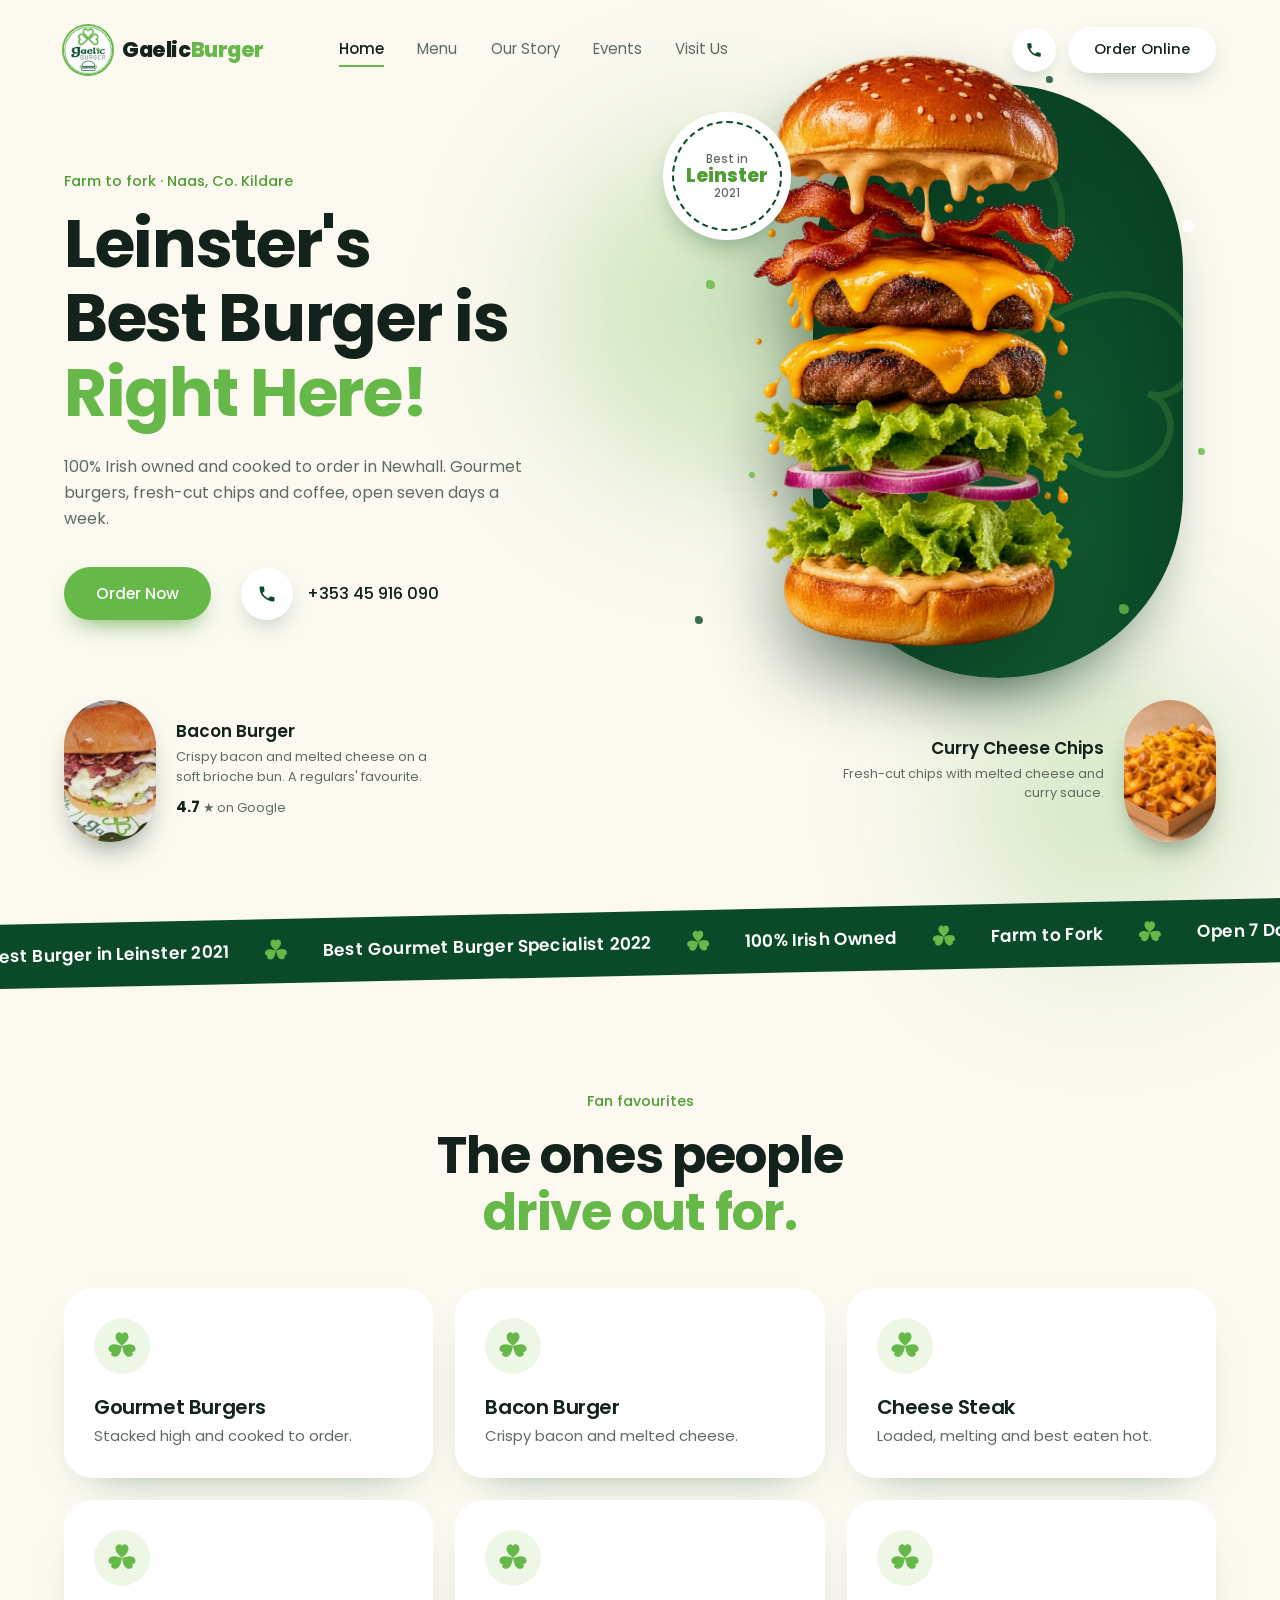
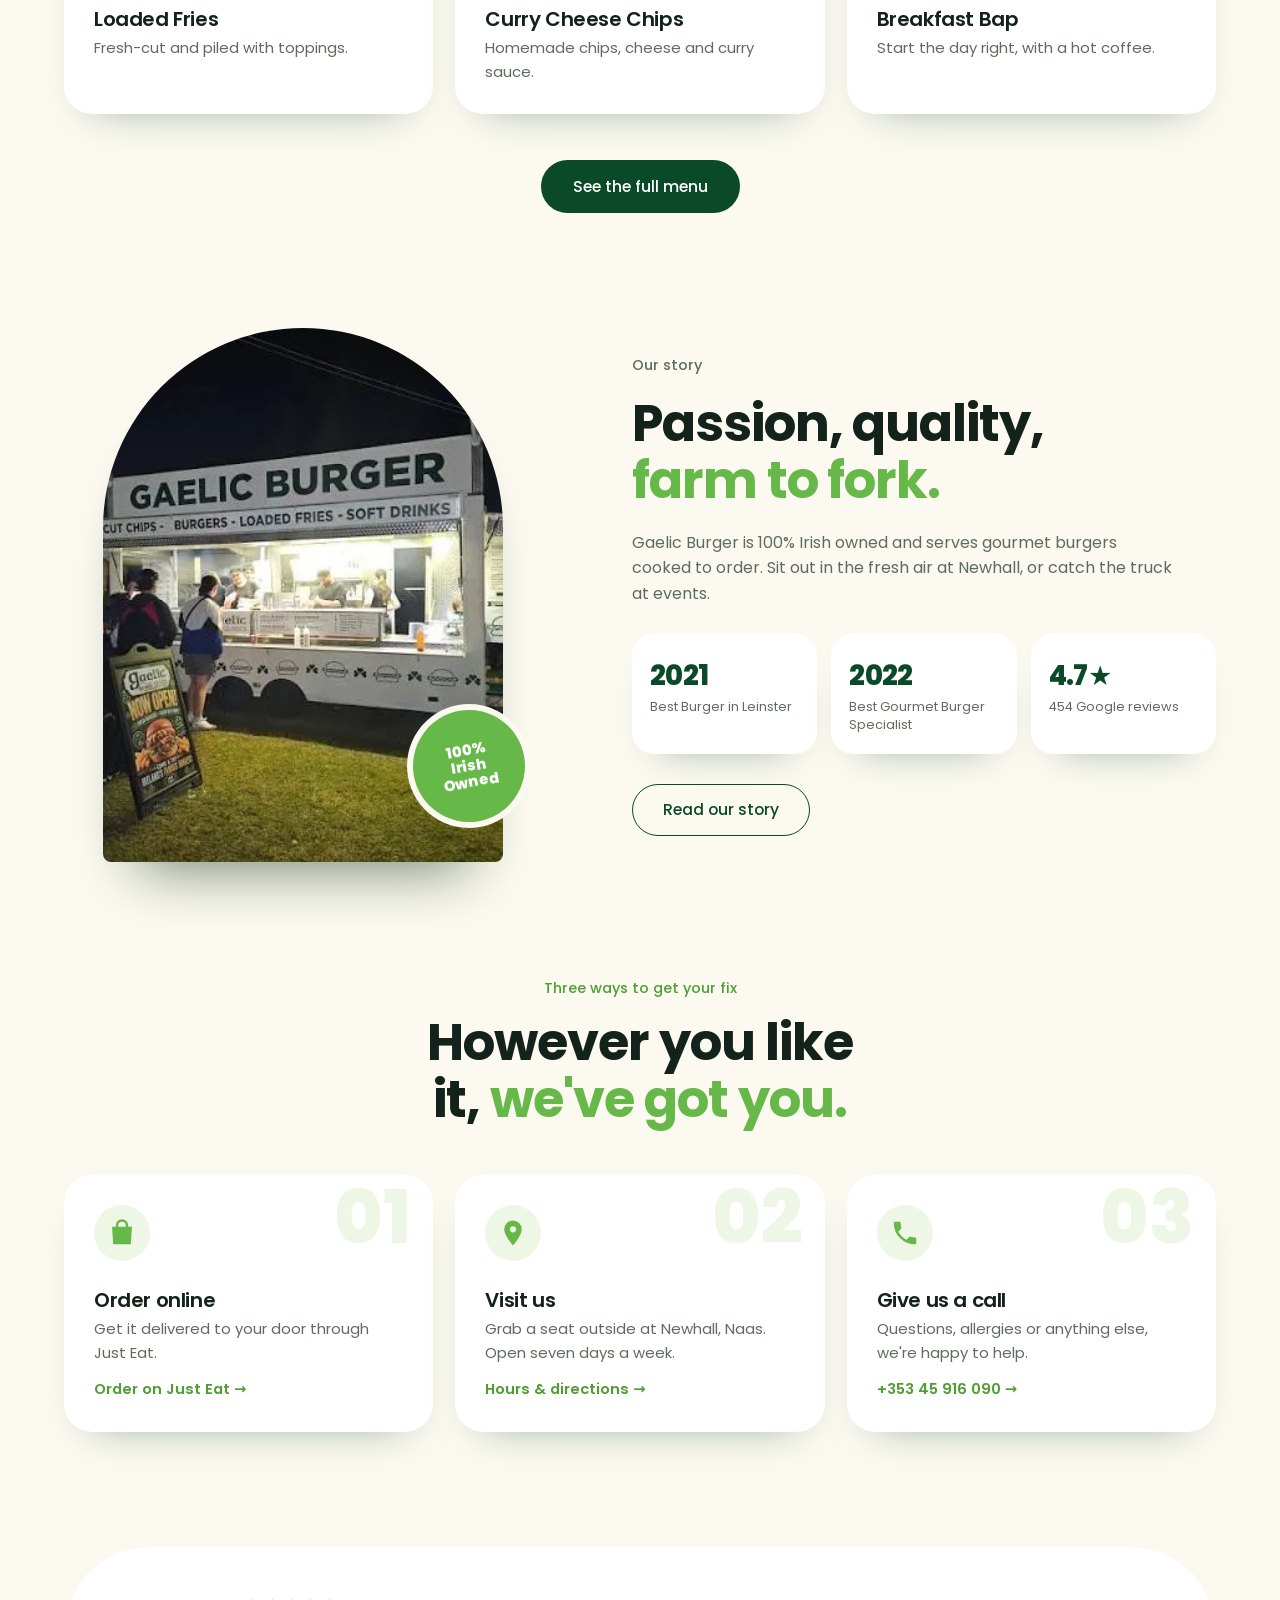
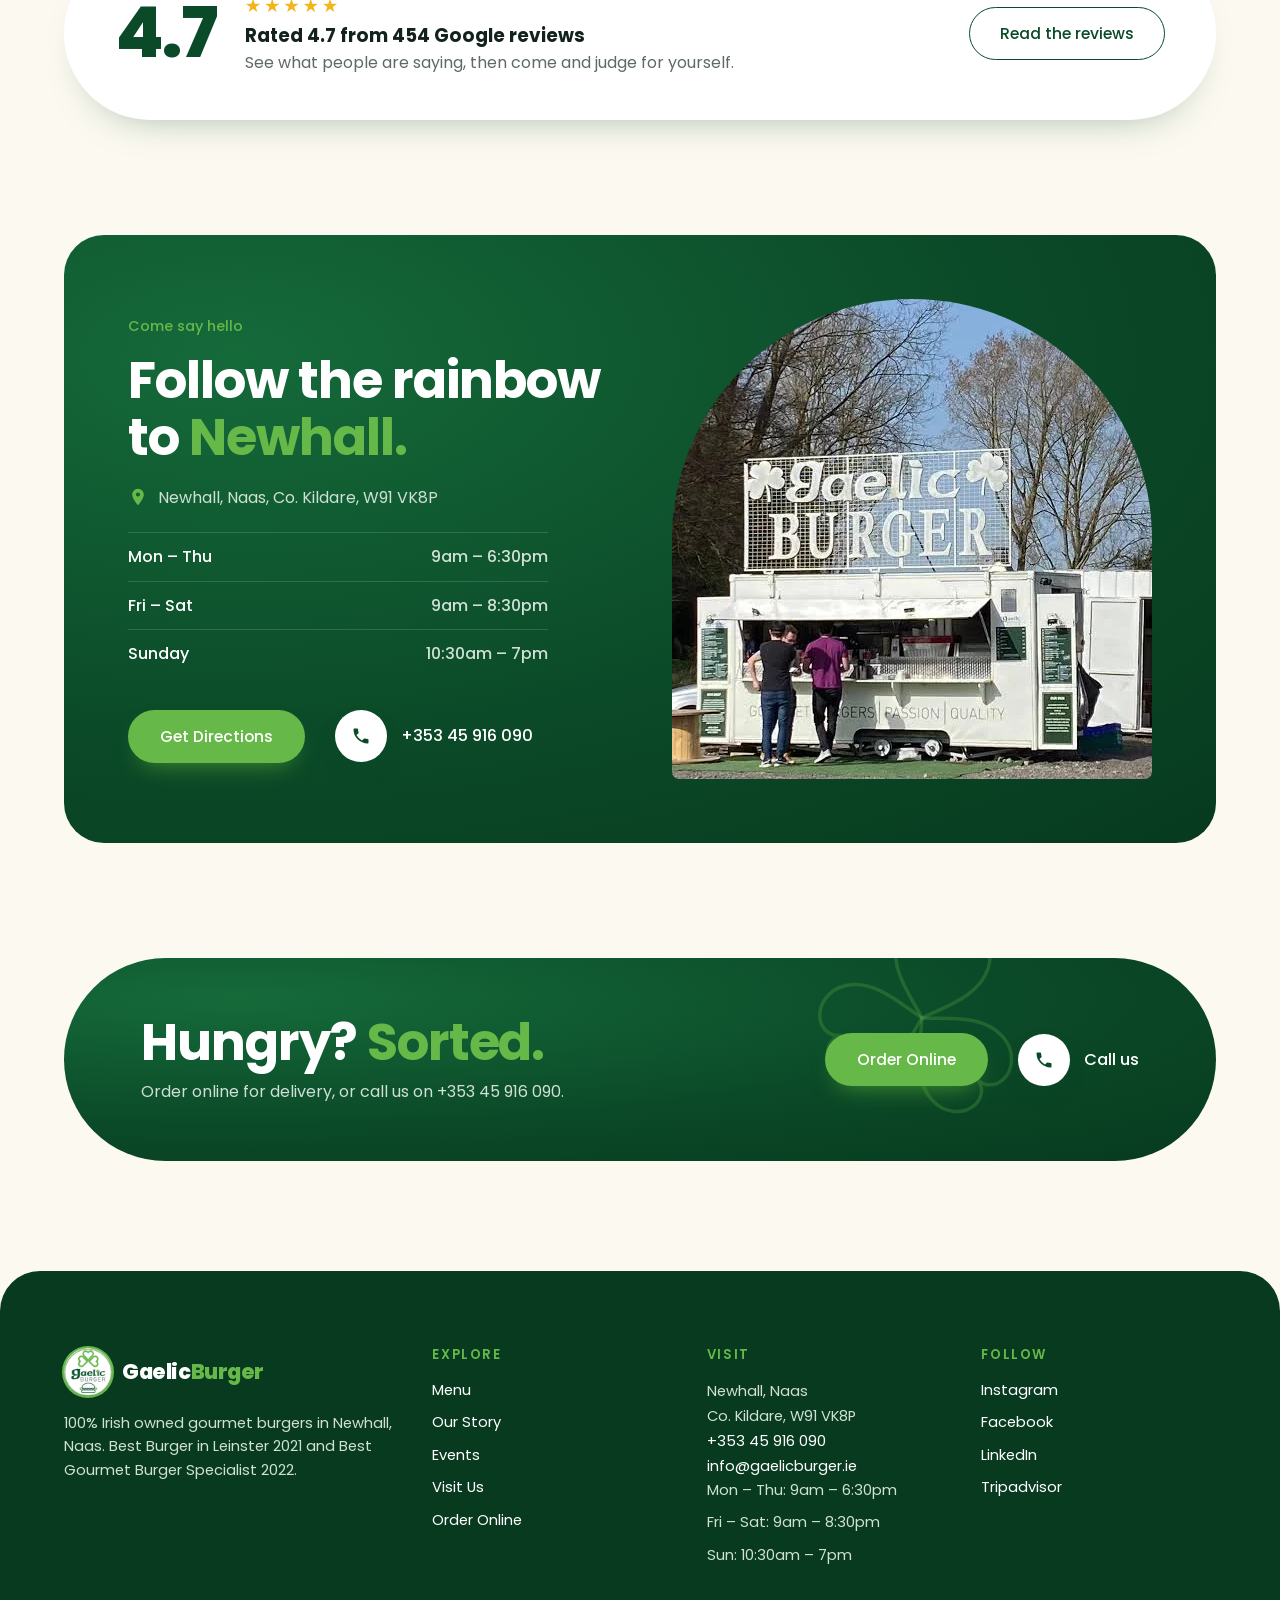
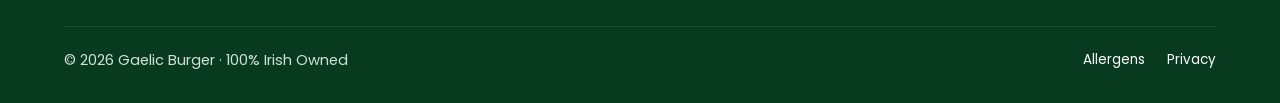
==== commit 8faca0b8: "Client feedback: Just Eat ordering, email, new burger and fries images - Order buttons now go to Jus" ====
--- a/index.html
+++ b/index.html
@@ -78,6 +78,7 @@
       "closes": "19:00"
     }
   ],
+  "email": "info@gaelicburger.ie",
   "hasMenu": "https://gaelic-burger.vercel.app/menu",
   "hasMap": "https://maps.app.goo.gl/uh41q87rJhTMWopP6",
   "award": [
@@ -91,7 +92,7 @@
   },
   "potentialAction": {
     "@type": "OrderAction",
-    "target": "https://deliveroo.ie/menu/naas/naas/gaelic-burger-naas"
+    "target": "https://www.just-eat.ie/restaurants-gaelic-burger-kildare/menu"
   },
   "sameAs": [
     "https://www.instagram.com/gaelicburger",
@@ -132,7 +133,7 @@
     </nav>
     <div class="topbar-right">
       <a class="icon-btn" href="tel:+35345916090" aria-label="Call +353 45 916 090"><svg><use href="#phone"/></svg></a>
-      <a class="pill pill-white" href="https://deliveroo.ie/menu/naas/naas/gaelic-burger-naas" target="_blank" rel="noopener">Order Online</a>
+      <a class="pill pill-white" href="https://www.just-eat.ie/restaurants-gaelic-burger-kildare/menu" target="_blank" rel="noopener">Order Online</a>
       <details class="mnav">
         <summary aria-label="Open menu"><span></span><span></span><span></span></summary>
         <nav aria-label="Mobile">
@@ -152,13 +153,13 @@
       <h1>Leinster's Best Burger is <em>Right Here!</em></h1>
       <p class="lede">100% Irish owned and cooked to order in Newhall. Gourmet burgers, fresh-cut chips and coffee, open seven days a week.</p>
       <div class="cta">
-        <a class="pill pill-leaf" href="https://deliveroo.ie/menu/naas/naas/gaelic-burger-naas" target="_blank" rel="noopener">Order Now</a>
+        <a class="pill pill-leaf" href="https://www.just-eat.ie/restaurants-gaelic-burger-kildare/menu" target="_blank" rel="noopener">Order Now</a>
         <a class="call" href="tel:+35345916090"><span class="call-dot"><svg aria-hidden="true"><use href="#phone"/></svg></span>+353 45 916 090</a>
       </div>
     </div>
     <div class="hero-art">
       <div class="panel" aria-hidden="true"><svg class="panel-leaf"><use href="#shamrock"/></svg></div>
-      <img class="stack" src="/images/burger-stack.webp" alt="Gourmet burger with bacon, melted cheese, beef patties, lettuce, tomato and red onion" width="720" height="1263" fetchpriority="high">
+      <img class="stack" src="/images/burger-stack.webp" alt="Gourmet burger with bacon, melted cheese, beef patties, burger sauce, lettuce and red onion" width="720" height="1292" fetchpriority="high">
       <span class="crumbs" aria-hidden="true"><i></i><i></i><i></i><i></i><i></i><i></i><i></i><i></i></span>
       <div class="stamp" role="img" aria-label="Best Burger in Leinster 2021"><span><small>Best in</small><b>Leinster</b><small>2021</small></span></div>
     </div>
@@ -241,7 +242,7 @@
       <h2 id="how-h">However you like it, <em>we've got you.</em></h2>
     </div>
     <ol class="grid3">
-      <li class="card step"><span class="num" aria-hidden="true">01</span><span class="ico"><svg aria-hidden="true"><use href="#bag"/></svg></span><h3>Order online</h3><p>Get it delivered to your door through Deliveroo.</p><a href="https://deliveroo.ie/menu/naas/naas/gaelic-burger-naas" target="_blank" rel="noopener">Order on Deliveroo →</a></li>
+      <li class="card step"><span class="num" aria-hidden="true">01</span><span class="ico"><svg aria-hidden="true"><use href="#bag"/></svg></span><h3>Order online</h3><p>Get it delivered to your door through Just Eat.</p><a href="https://www.just-eat.ie/restaurants-gaelic-burger-kildare/menu" target="_blank" rel="noopener">Order on Just Eat →</a></li>
       <li class="card step"><span class="num" aria-hidden="true">02</span><span class="ico"><svg aria-hidden="true"><use href="#pin"/></svg></span><h3>Visit us</h3><p>Grab a seat outside at Newhall, Naas. Open seven days a week.</p><a href="/contact">Hours &amp; directions →</a></li>
       <li class="card step"><span class="num" aria-hidden="true">03</span><span class="ico"><svg aria-hidden="true"><use href="#phone"/></svg></span><h3>Give us a call</h3><p>Questions, allergies or anything else, we're happy to help.</p><a href="tel:+35345916090">+353 45 916 090 →</a></li>
     </ol>
@@ -288,7 +289,7 @@
         <p>Order online for delivery, or call us on +353 45 916 090.</p>
       </div>
       <div class="cta">
-        <a class="pill pill-leaf" href="https://deliveroo.ie/menu/naas/naas/gaelic-burger-naas" target="_blank" rel="noopener">Order Online</a>
+        <a class="pill pill-leaf" href="https://www.just-eat.ie/restaurants-gaelic-burger-kildare/menu" target="_blank" rel="noopener">Order Online</a>
         <a class="call call-light" href="tel:+35345916090"><span class="call-dot"><svg aria-hidden="true"><use href="#phone"/></svg></span>Call us</a>
       </div>
     </div>
@@ -312,12 +313,12 @@
           <li><a href="/about">Our Story</a></li>
           <li><a href="/events">Events</a></li>
           <li><a href="/contact">Visit Us</a></li>
-          <li><a href="https://deliveroo.ie/menu/naas/naas/gaelic-burger-naas" target="_blank" rel="noopener">Order Online</a></li>
+          <li><a href="https://www.just-eat.ie/restaurants-gaelic-burger-kildare/menu" target="_blank" rel="noopener">Order Online</a></li>
         </ul>
       </div>
       <div>
         <h2>Visit</h2>
-        <address>Newhall, Naas<br>Co. Kildare, W91 VK8P<br><a href="tel:+35345916090">+353 45 916 090</a></address>
+        <address>Newhall, Naas<br>Co. Kildare, W91 VK8P<br><a href="tel:+35345916090">+353 45 916 090</a><br><a href="mailto:info@gaelicburger.ie">info@gaelicburger.ie</a></address>
         <ul class="foot-hours">
           <li>Mon – Thu: 9am – 6:30pm</li>
           <li>Fri – Sat: 9am – 8:30pm</li>
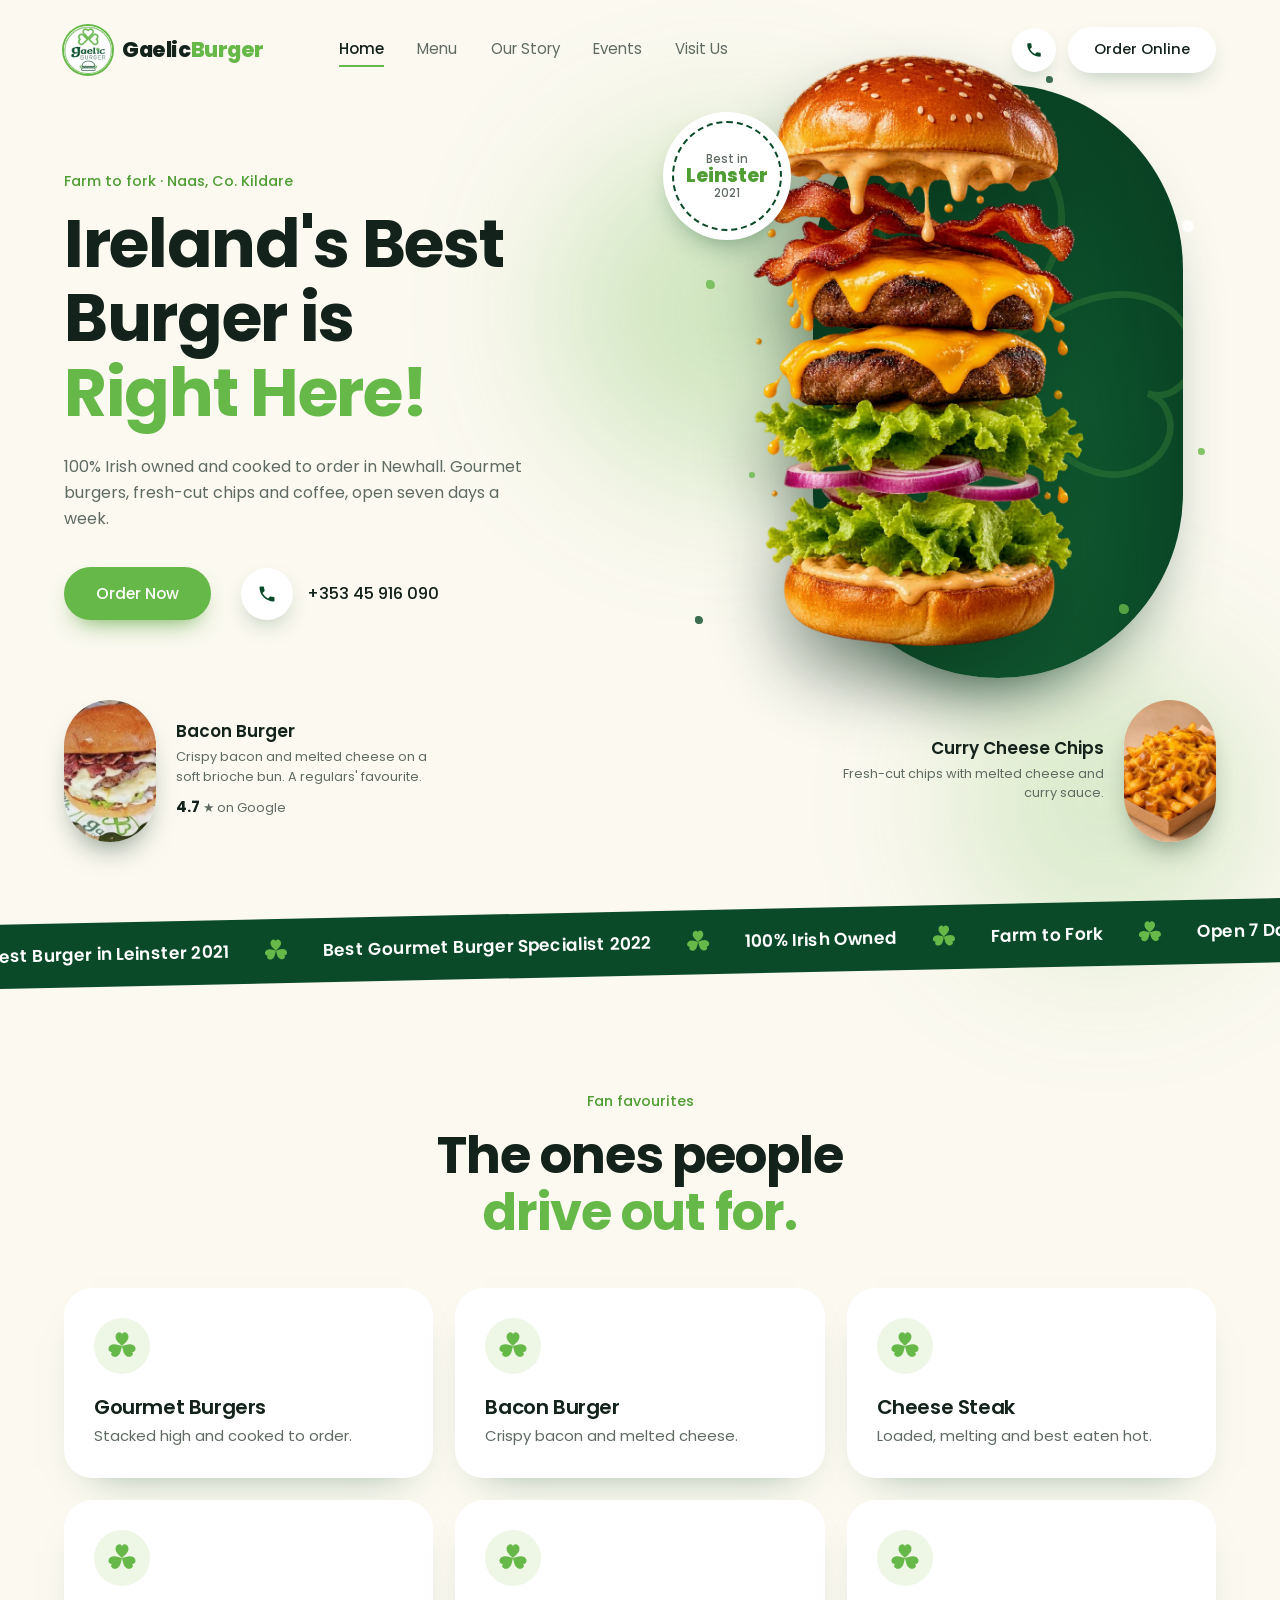
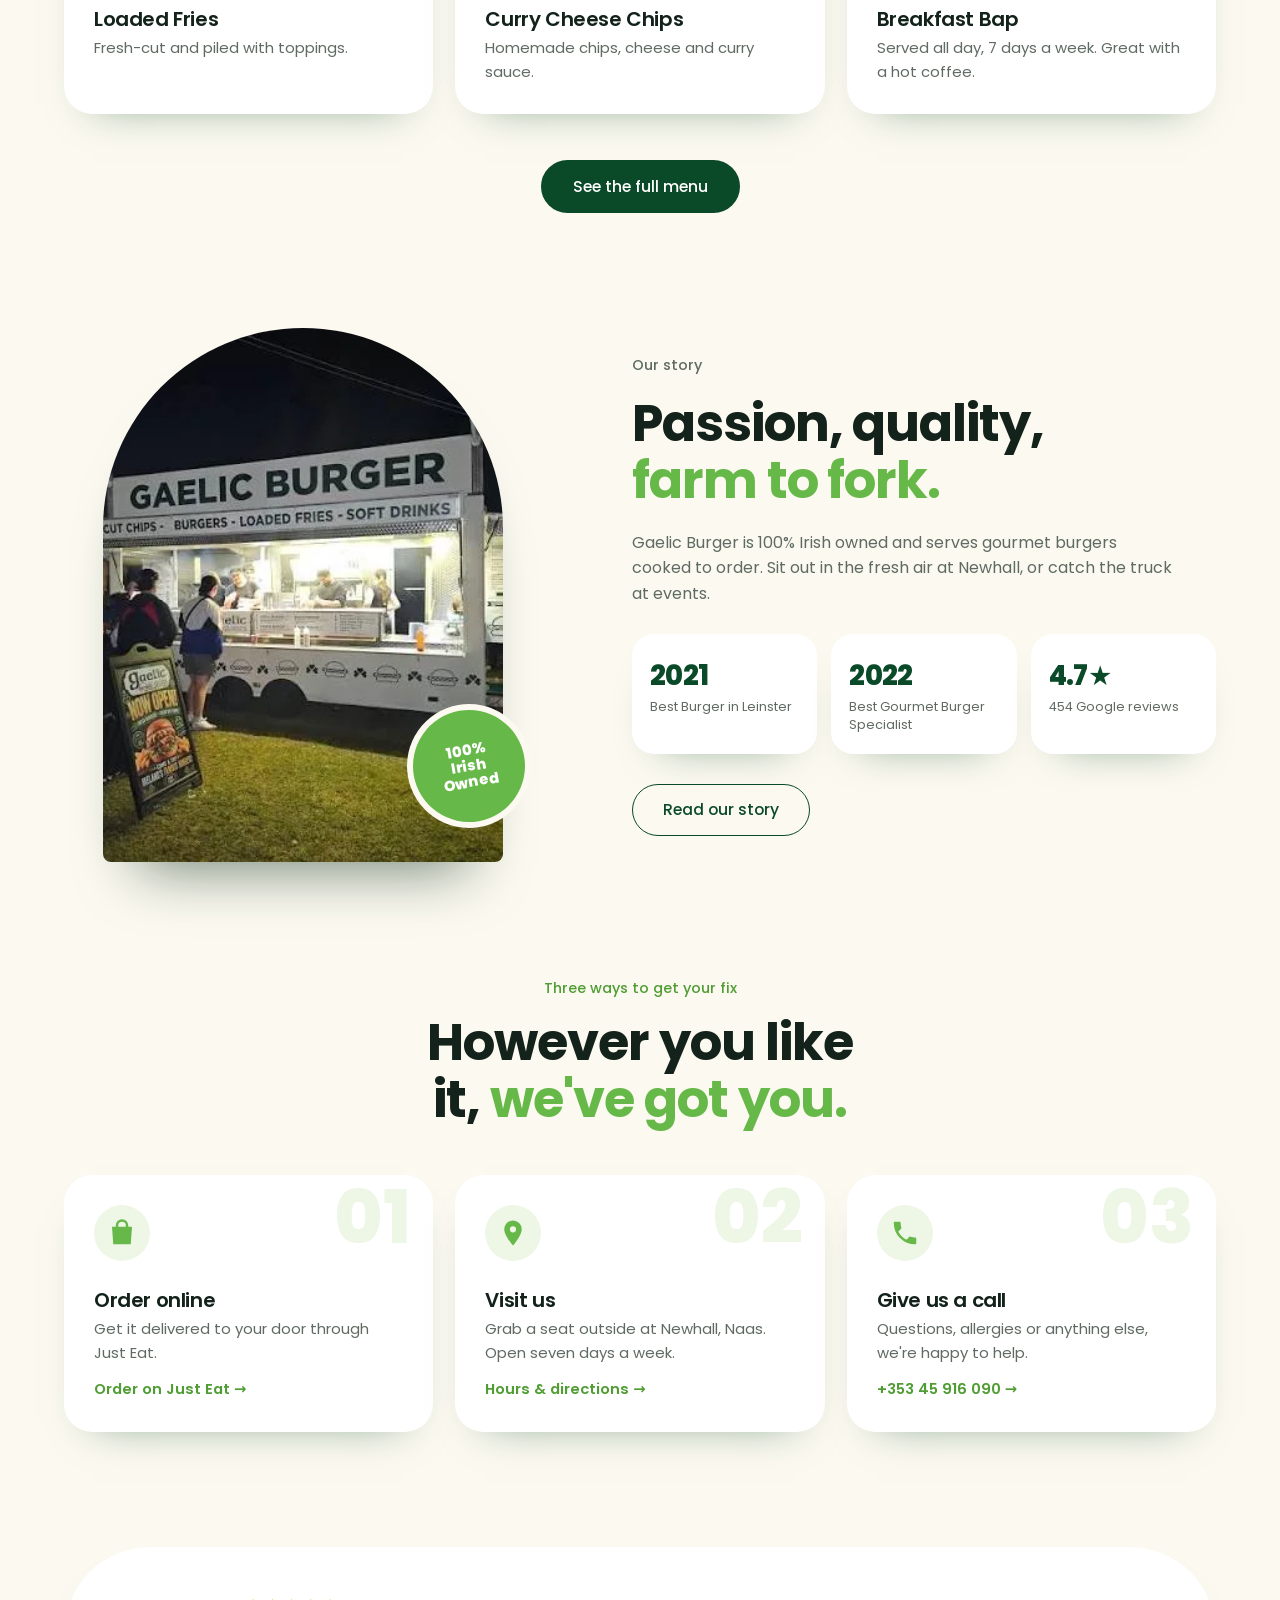
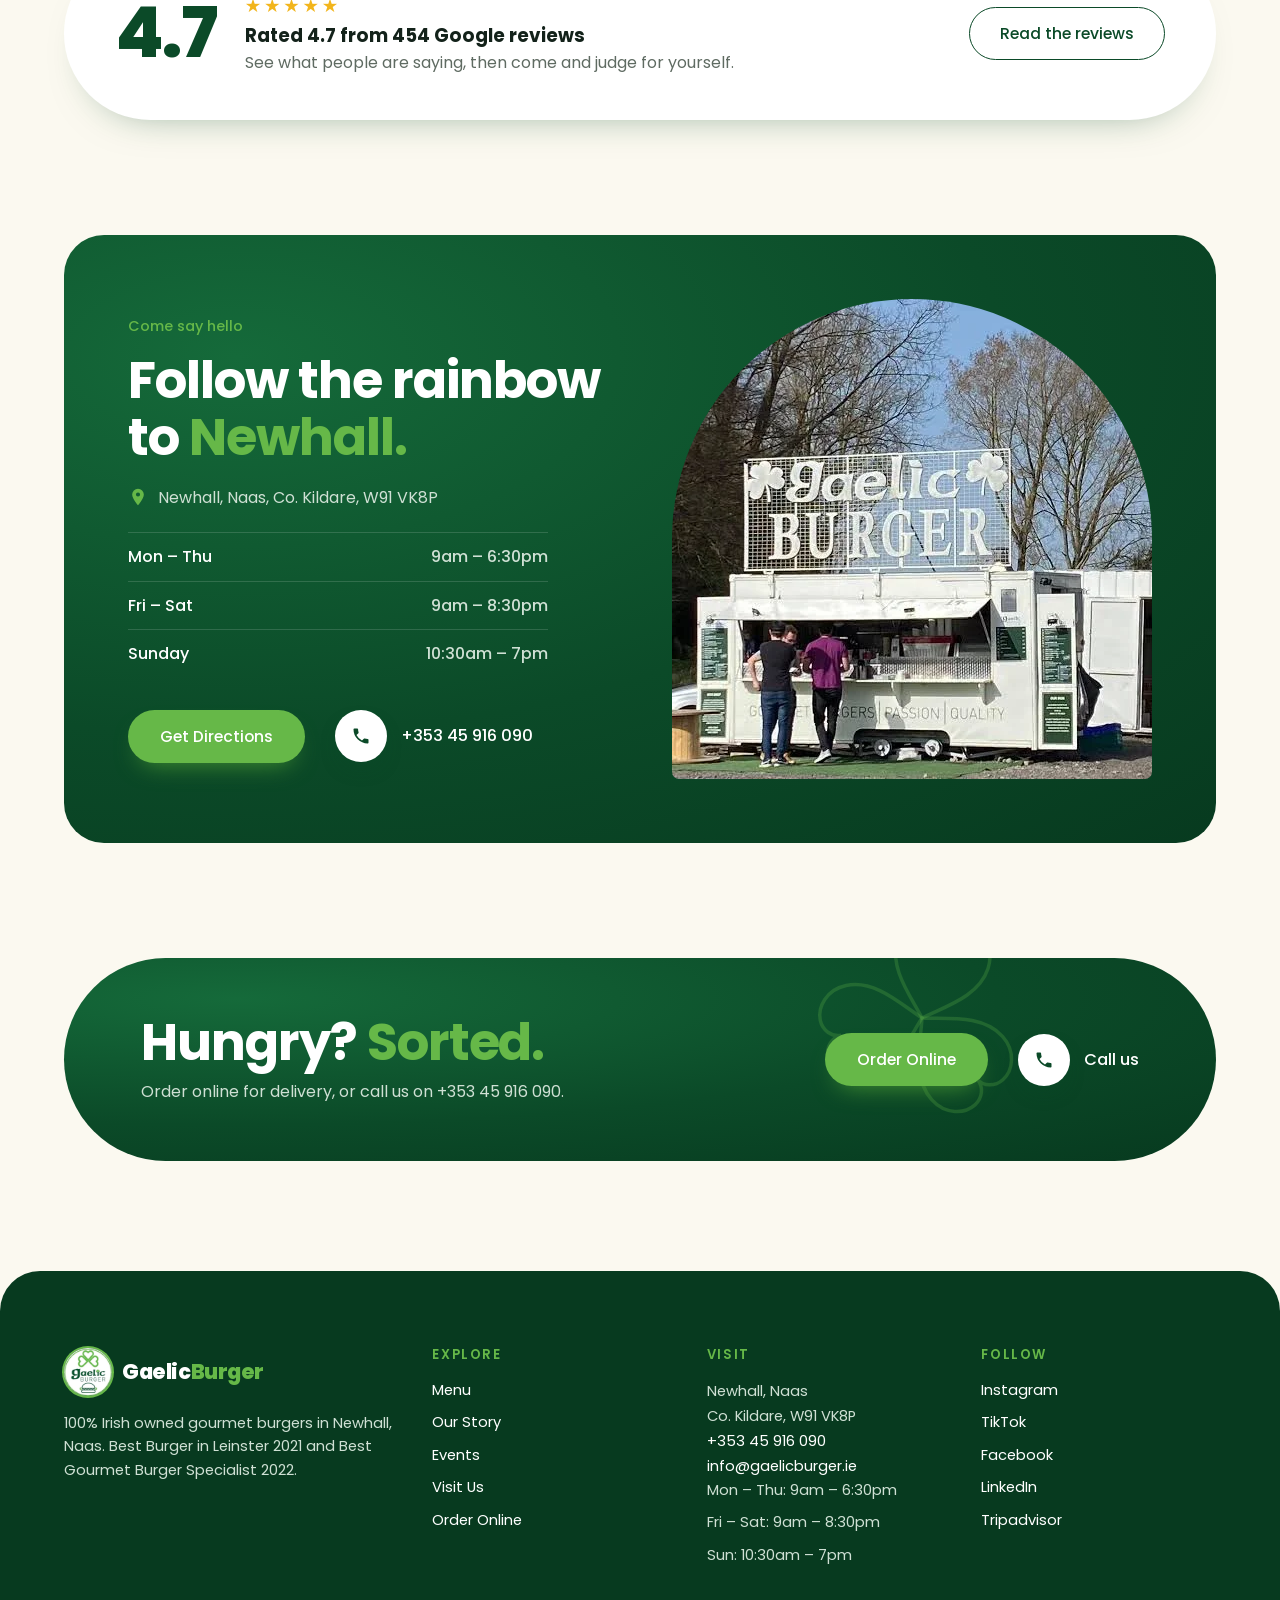
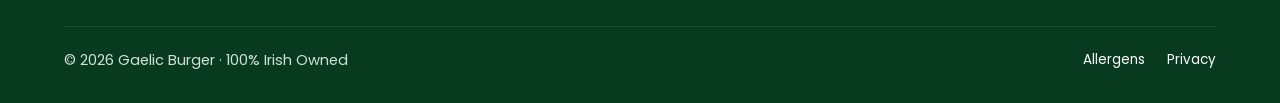
==== commit d752c121: "Client copy: Ireland's Best Burger, TikTok, email truck booking, all-day breakfast bap, Irish grown " ====
--- a/index.html
+++ b/index.html
@@ -96,6 +96,7 @@
   },
   "sameAs": [
     "https://www.instagram.com/gaelicburger",
+    "https://www.tiktok.com/@gaelicburger",
     "https://www.facebook.com/Gaelicburger/",
     "https://www.linkedin.com/company/gaelic-burger",
     "https://www.tripadvisor.com/Restaurant_Review-g551559-d23295632-Reviews-Gaelic_Burger_Coffee-Naas_County_Kildare.html"
@@ -150,7 +151,7 @@
   <section class="hero">
     <div class="hero-copy">
       <p class="kicker">Farm to fork &middot; Naas, Co. Kildare</p>
-      <h1>Leinster's Best Burger is <em>Right Here!</em></h1>
+      <h1>Ireland's Best Burger is <em>Right Here!</em></h1>
       <p class="lede">100% Irish owned and cooked to order in Newhall. Gourmet burgers, fresh-cut chips and coffee, open seven days a week.</p>
       <div class="cta">
         <a class="pill pill-leaf" href="https://www.just-eat.ie/restaurants-gaelic-burger-kildare/menu" target="_blank" rel="noopener">Order Now</a>
@@ -208,7 +209,7 @@
       <li><span class="ico"><svg aria-hidden="true"><use href="#shamrock"/></svg></span><h3>Cheese Steak</h3><p>Loaded, melting and best eaten hot.</p></li>
       <li><span class="ico"><svg aria-hidden="true"><use href="#shamrock"/></svg></span><h3>Loaded Fries</h3><p>Fresh-cut and piled with toppings.</p></li>
       <li><span class="ico"><svg aria-hidden="true"><use href="#shamrock"/></svg></span><h3>Curry Cheese Chips</h3><p>Homemade chips, cheese and curry sauce.</p></li>
-      <li><span class="ico"><svg aria-hidden="true"><use href="#shamrock"/></svg></span><h3>Breakfast Bap</h3><p>Start the day right, with a hot coffee.</p></li>
+      <li><span class="ico"><svg aria-hidden="true"><use href="#shamrock"/></svg></span><h3>Breakfast Bap</h3><p>Served all day, 7 days a week. Great with a hot coffee.</p></li>
     </ol>
     <a class="pill pill-bottle" href="/menu">See the full menu</a>
   </section>
@@ -329,6 +330,7 @@
         <h2>Follow</h2>
         <ul>
           <li><a href="https://www.instagram.com/gaelicburger" target="_blank" rel="noopener">Instagram</a></li>
+          <li><a href="https://www.tiktok.com/@gaelicburger" target="_blank" rel="noopener">TikTok</a></li>
           <li><a href="https://www.facebook.com/Gaelicburger/" target="_blank" rel="noopener">Facebook</a></li>
           <li><a href="https://www.linkedin.com/company/gaelic-burger" target="_blank" rel="noopener">LinkedIn</a></li>
           <li><a href="https://www.tripadvisor.com/Restaurant_Review-g551559-d23295632-Reviews-Gaelic_Burger_Coffee-Naas_County_Kildare.html" target="_blank" rel="noopener">Tripadvisor</a></li>
--- a/site.css
+++ b/site.css
@@ -236,6 +236,8 @@
 .card address strong{color:var(--ink)}
 .big-phone{display:inline-block;font-size:1.5rem;font-weight:700;text-decoration:none;color:var(--bottle);margin-bottom:22px}
 .big-phone:hover{color:var(--leaf-d)}
+.big-mail{display:block;width:max-content;max-width:100%;overflow-wrap:anywhere;margin:-12px 0 24px;font-weight:600;color:var(--bottle);text-decoration:none}
+.big-mail:hover{color:var(--leaf-d);text-decoration:underline}
 .card h3{margin-top:28px}
 .map{margin-top:22px;border-radius:30px;overflow:hidden;box-shadow:var(--shadow);background:var(--mint)}
 .map iframe{display:block;width:100%;height:420px;border:0}
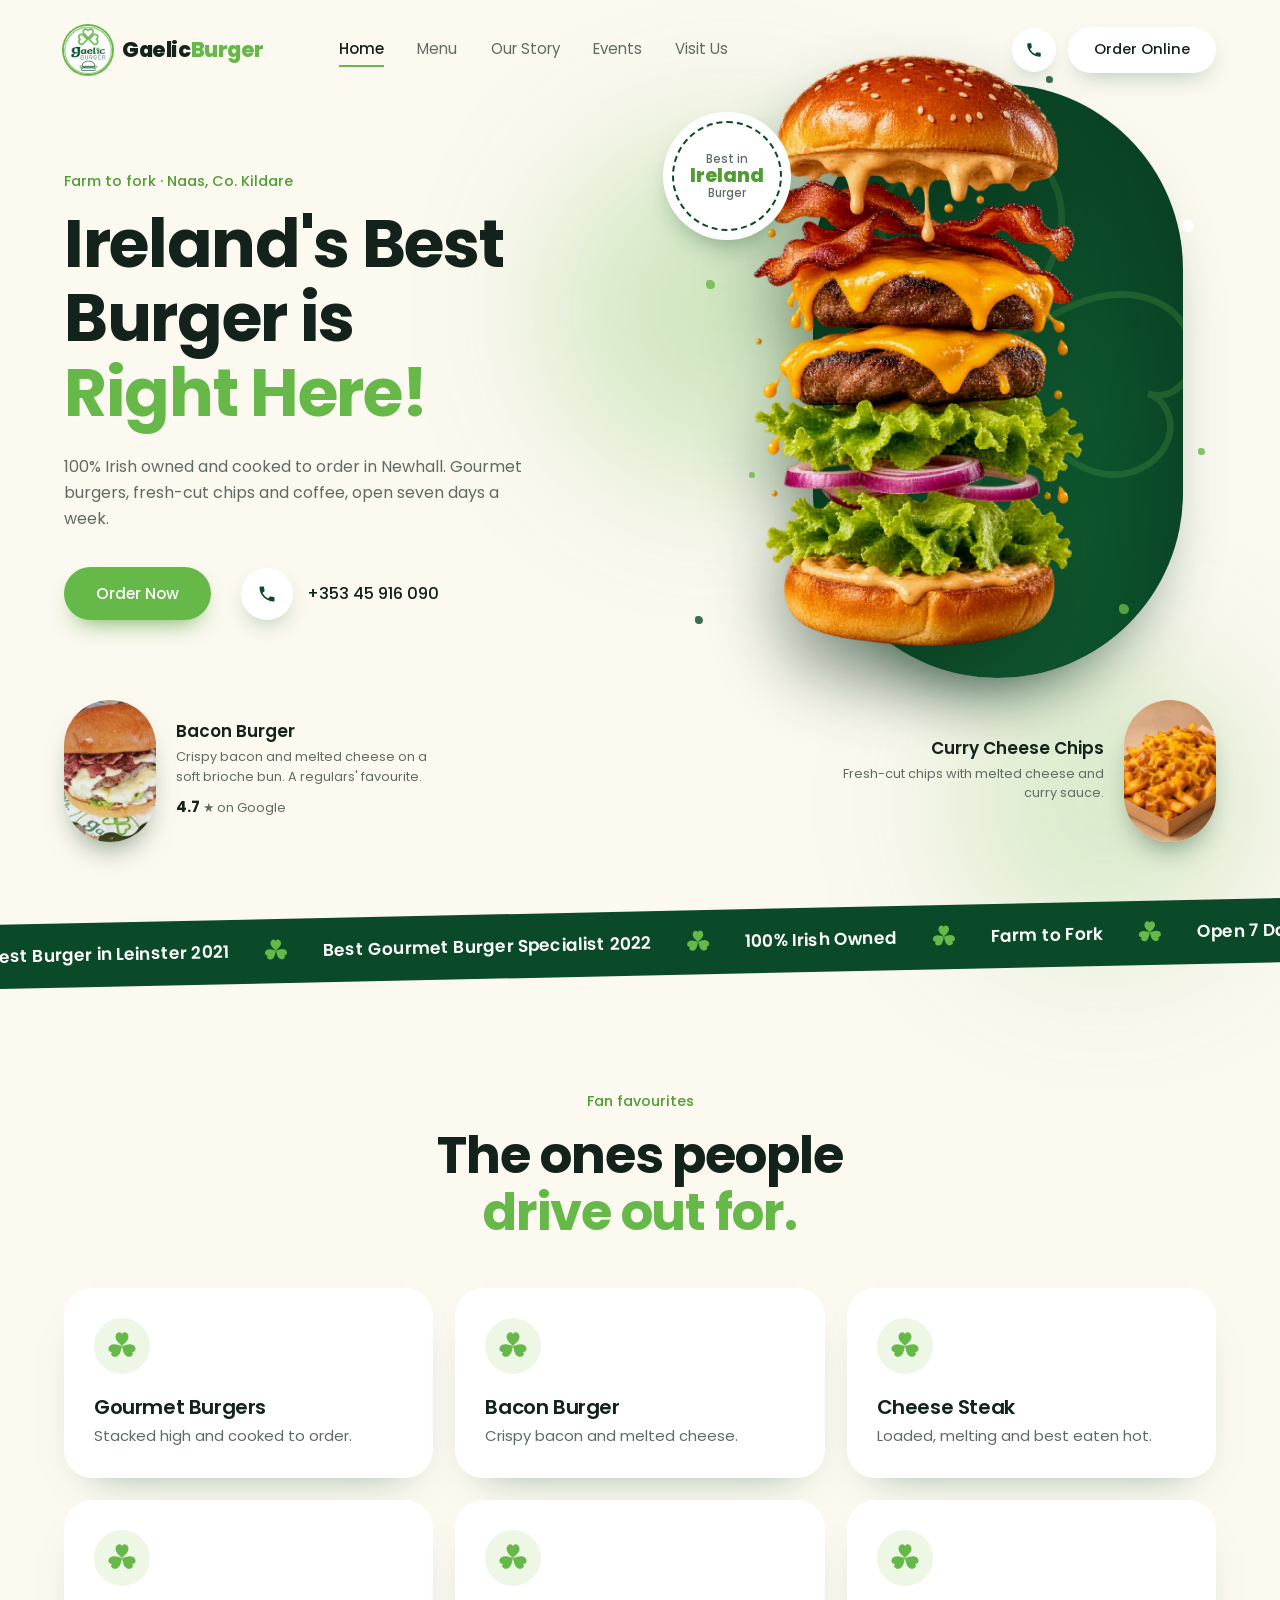
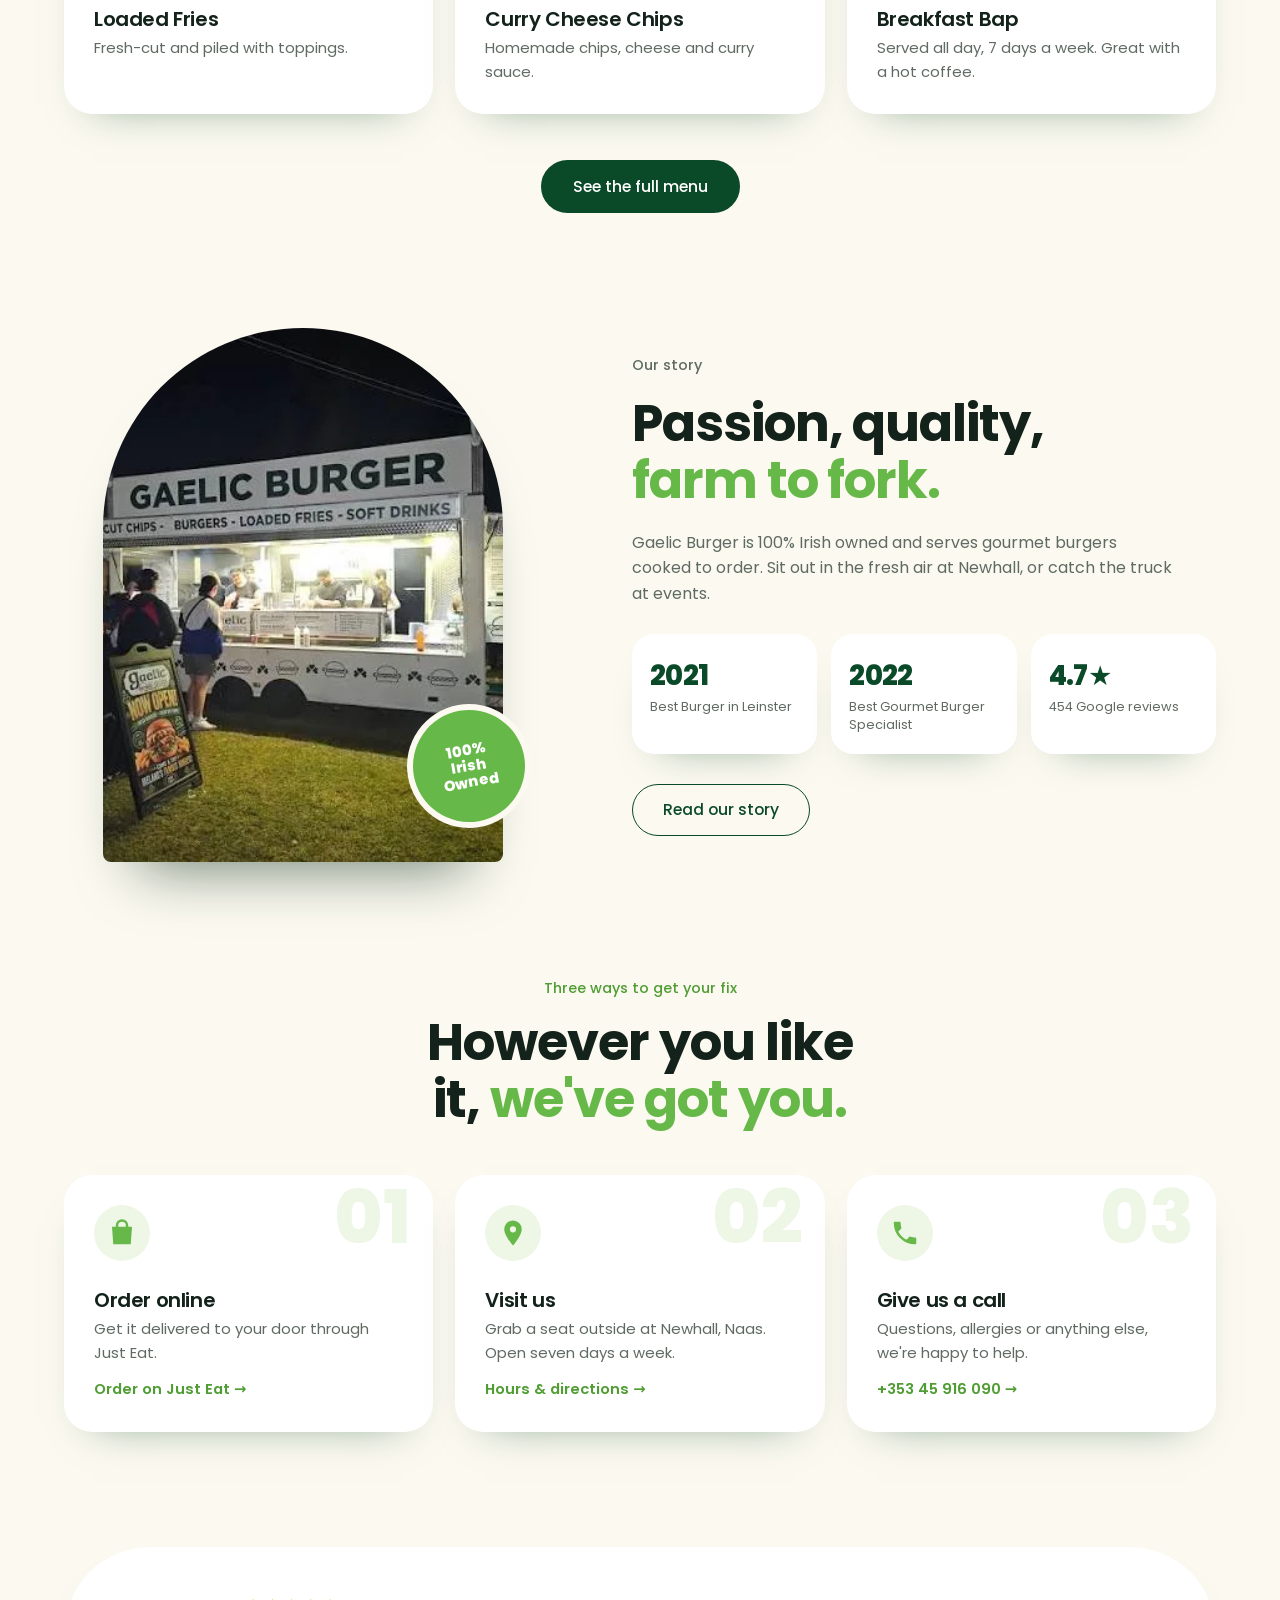
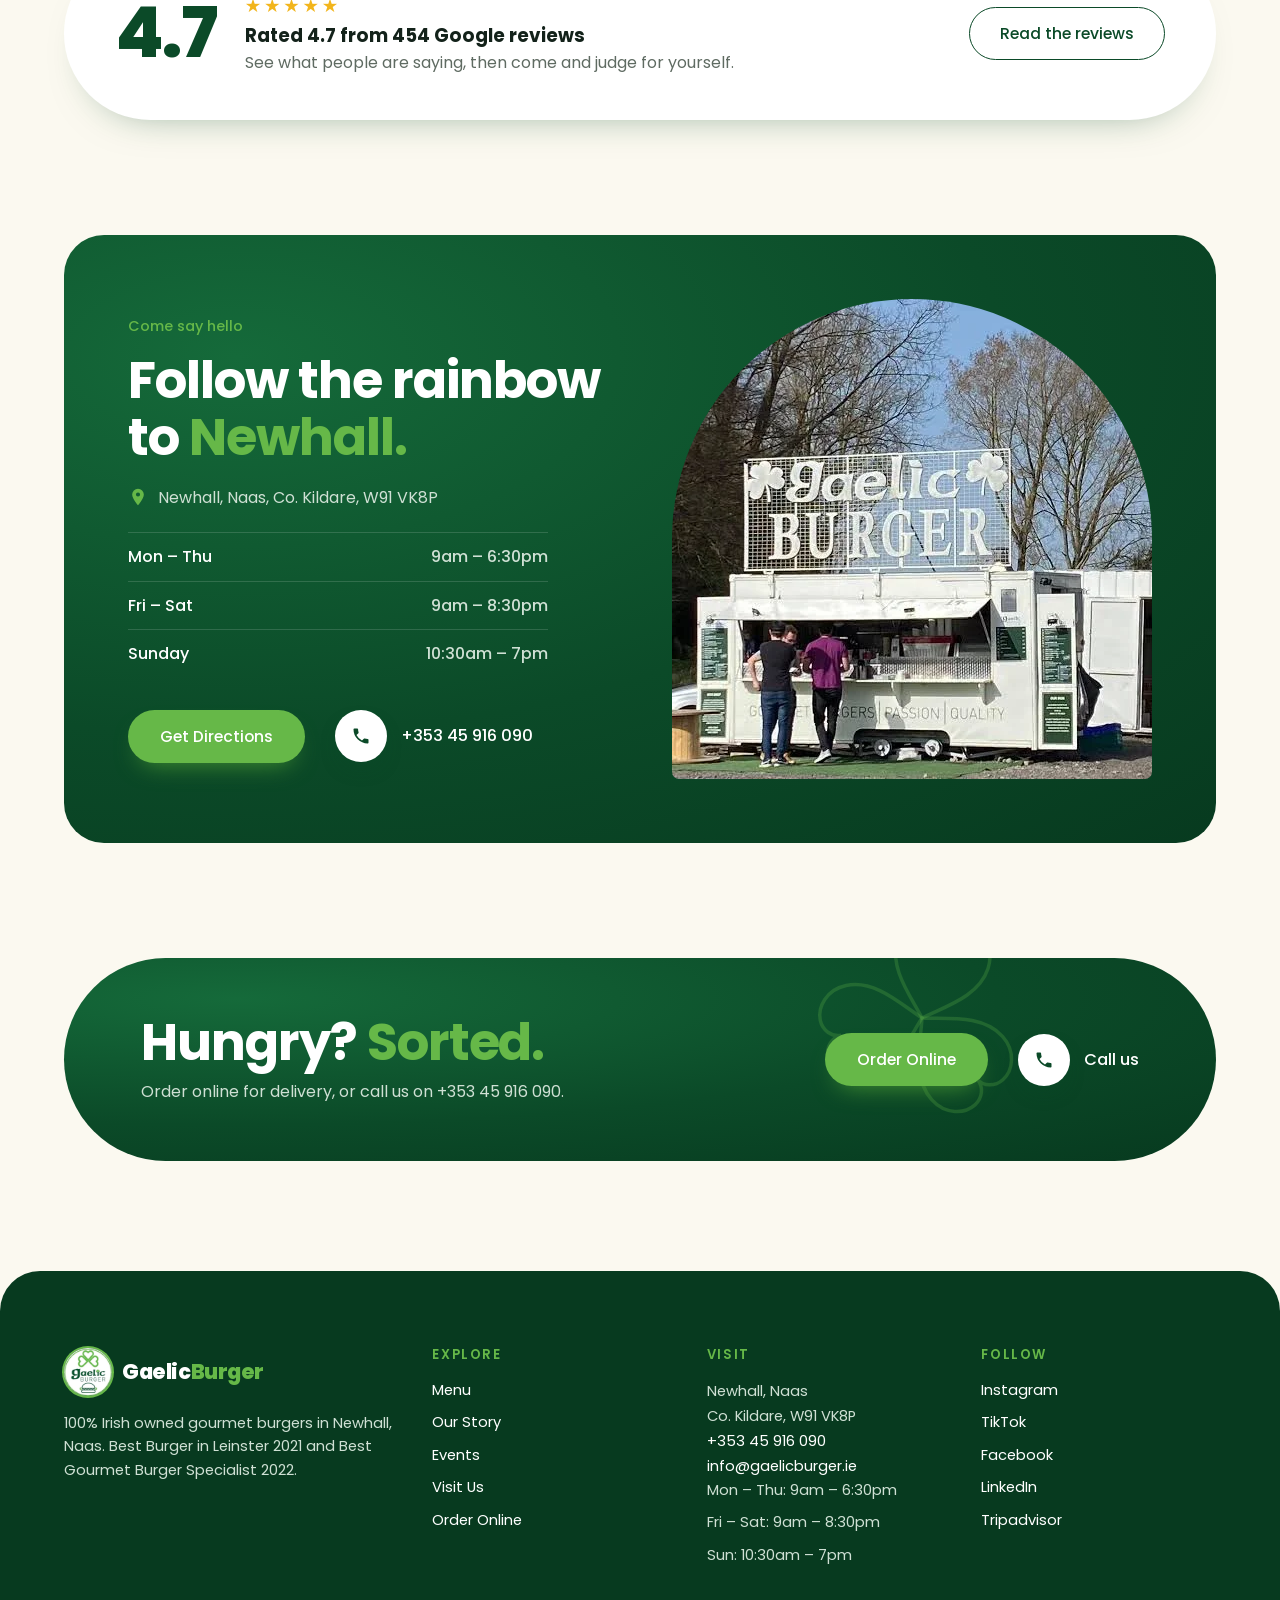
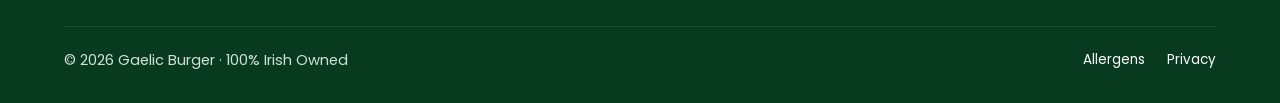
==== commit 29436cc7: "Hero badge: Best in Ireland Co-Authored-By: Claude Opus 5.5 <noreply@anthropic.com>" ====
--- a/index.html
+++ b/index.html
@@ -162,7 +162,7 @@
       <div class="panel" aria-hidden="true"><svg class="panel-leaf"><use href="#shamrock"/></svg></div>
       <img class="stack" src="/images/burger-stack.webp" alt="Gourmet burger with bacon, melted cheese, beef patties, burger sauce, lettuce and red onion" width="720" height="1292" fetchpriority="high">
       <span class="crumbs" aria-hidden="true"><i></i><i></i><i></i><i></i><i></i><i></i><i></i><i></i></span>
-      <div class="stamp" role="img" aria-label="Best Burger in Leinster 2021"><span><small>Best in</small><b>Leinster</b><small>2021</small></span></div>
+      <div class="stamp" role="img" aria-label="Ireland's Best Burger"><span><small>Best in</small><b>Ireland</b><small>Burger</small></span></div>
     </div>
     <article class="dish-pill dish-left">
       <img src="/images/burger.webp" alt="Gaelic Burger bacon cheeseburger" width="300" height="320" loading="lazy">
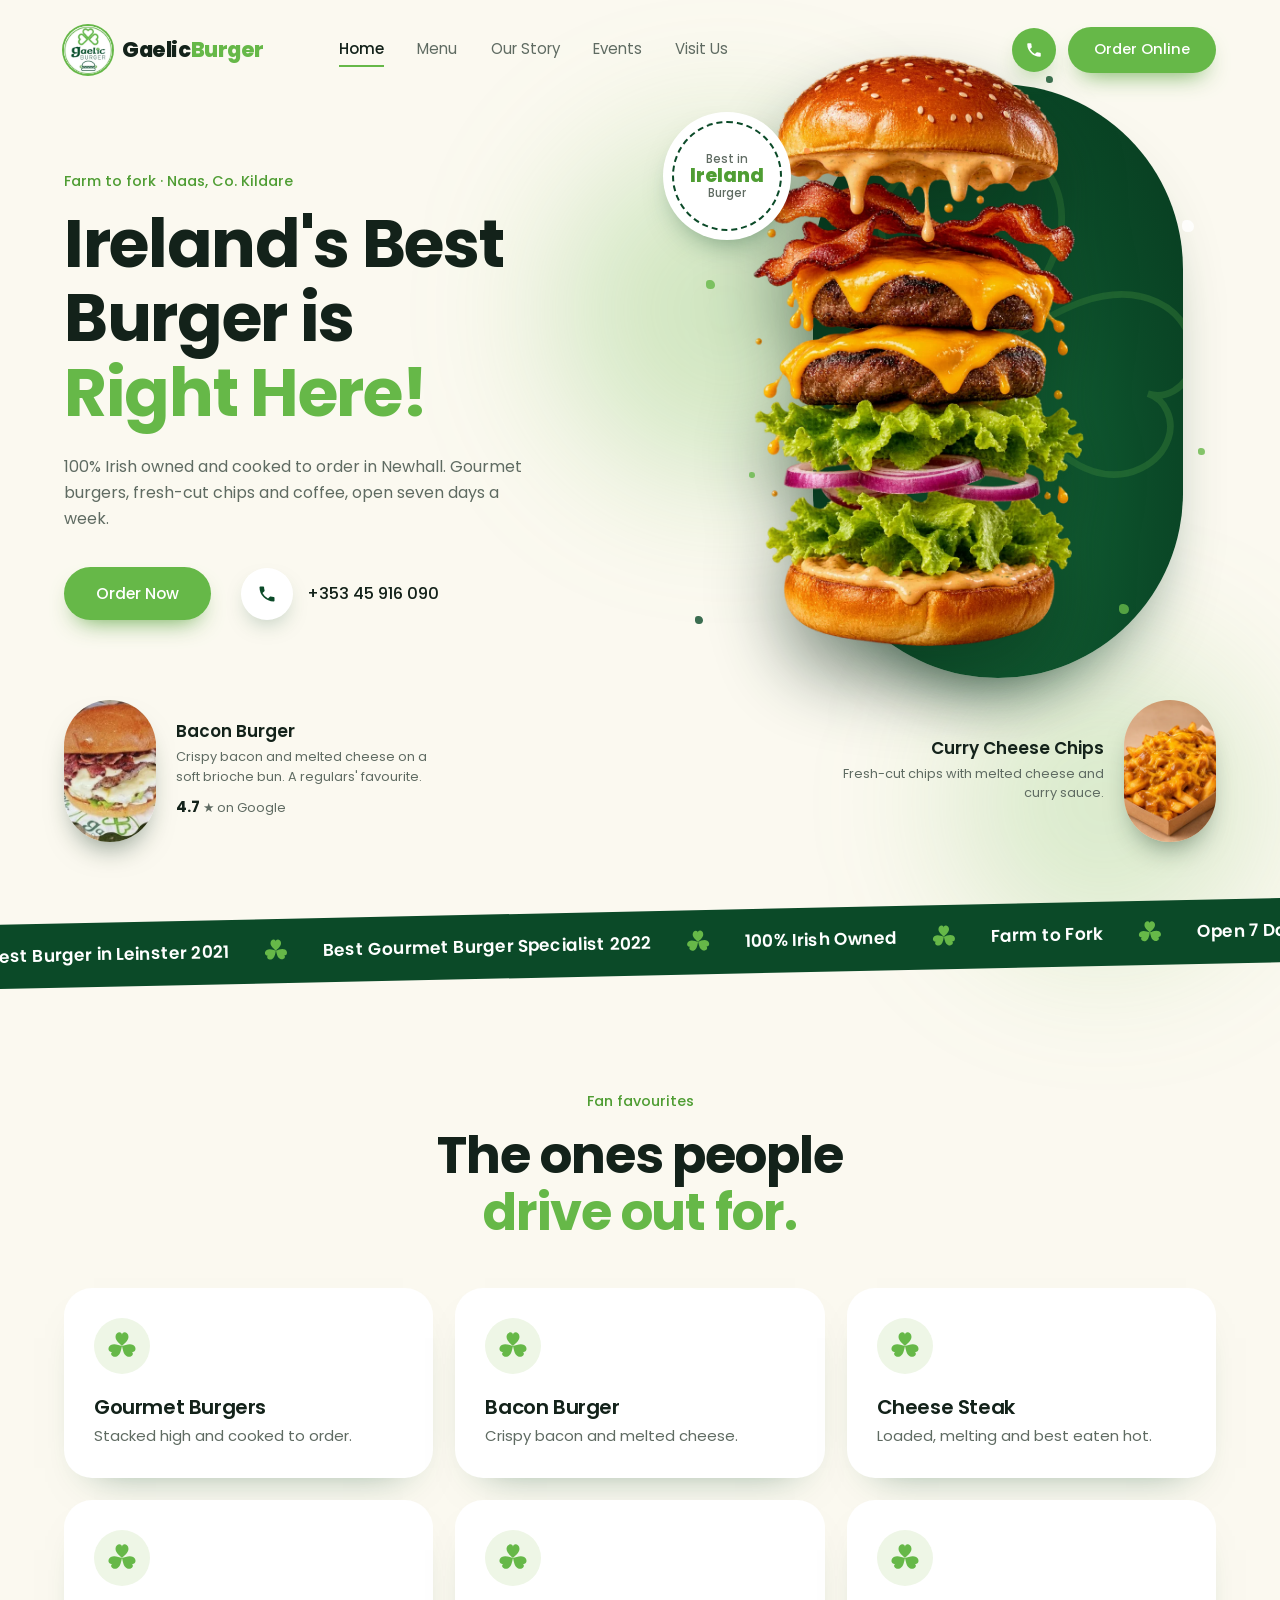
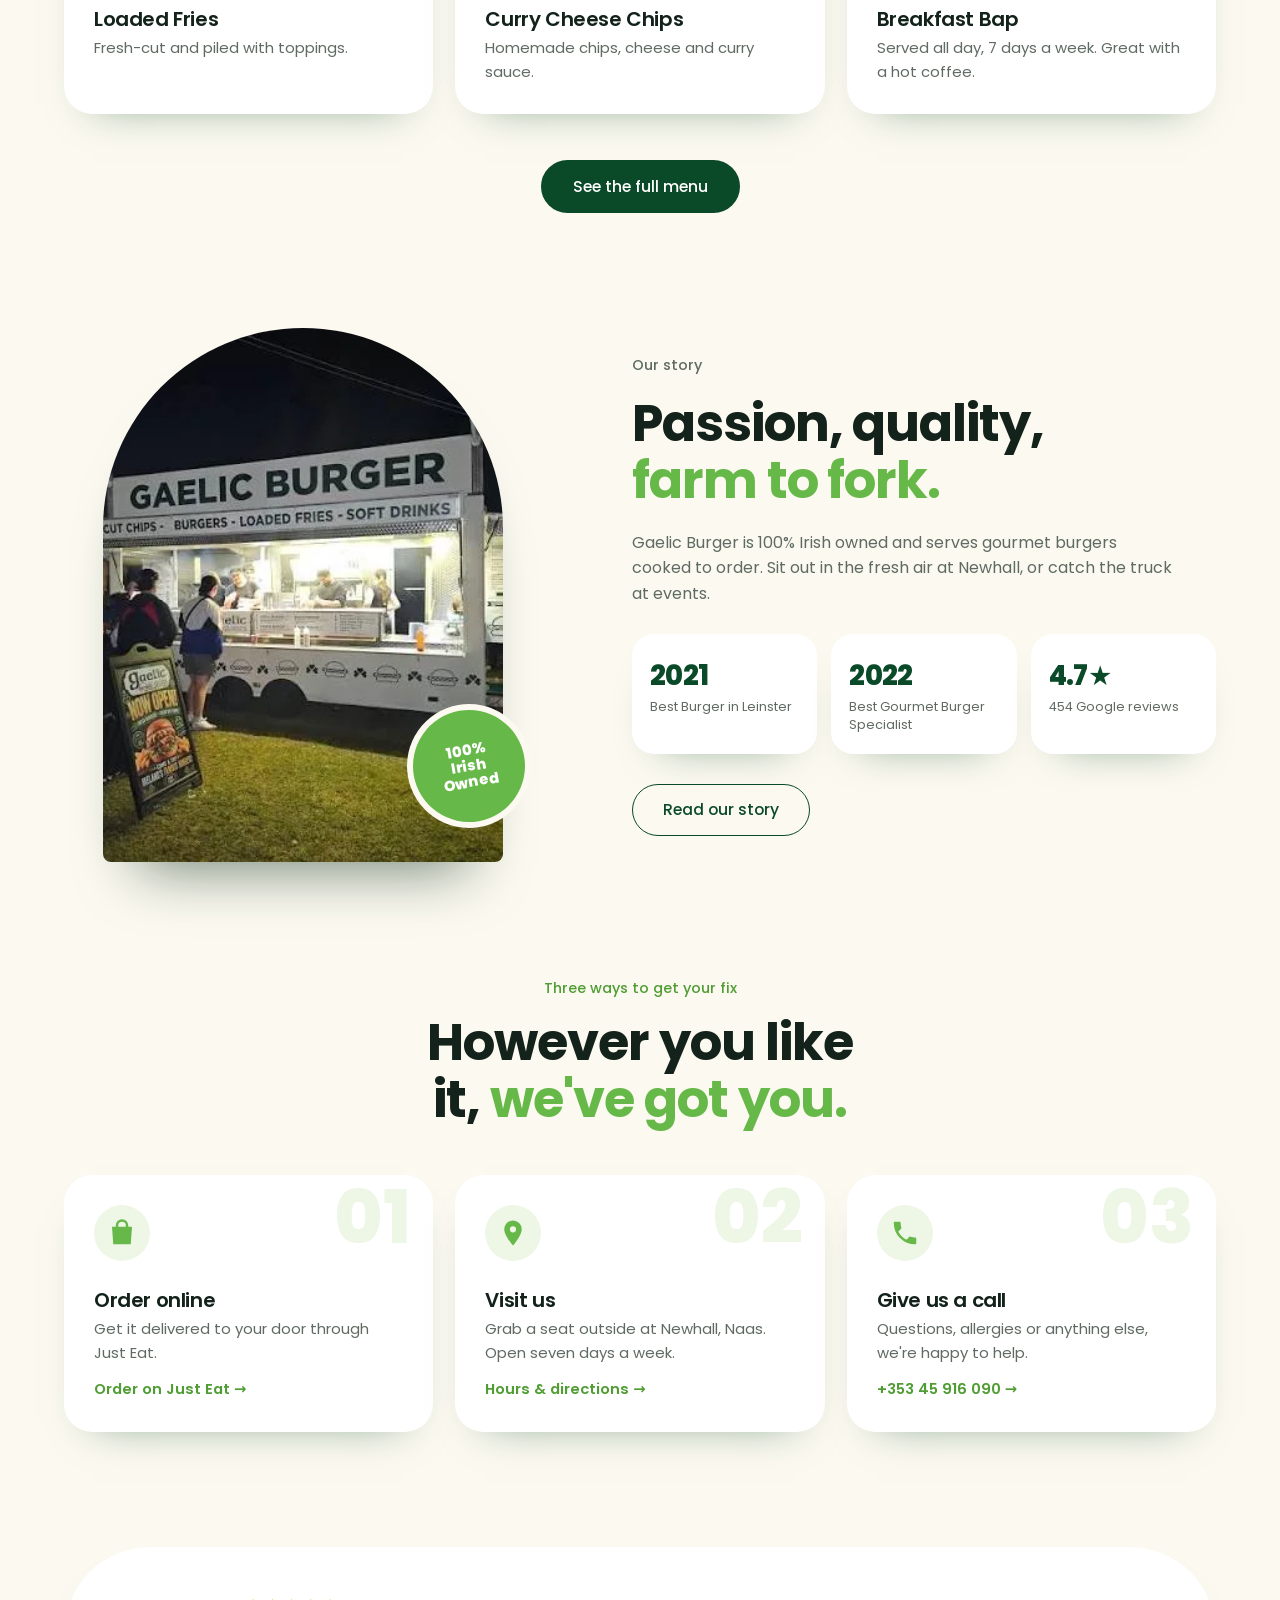
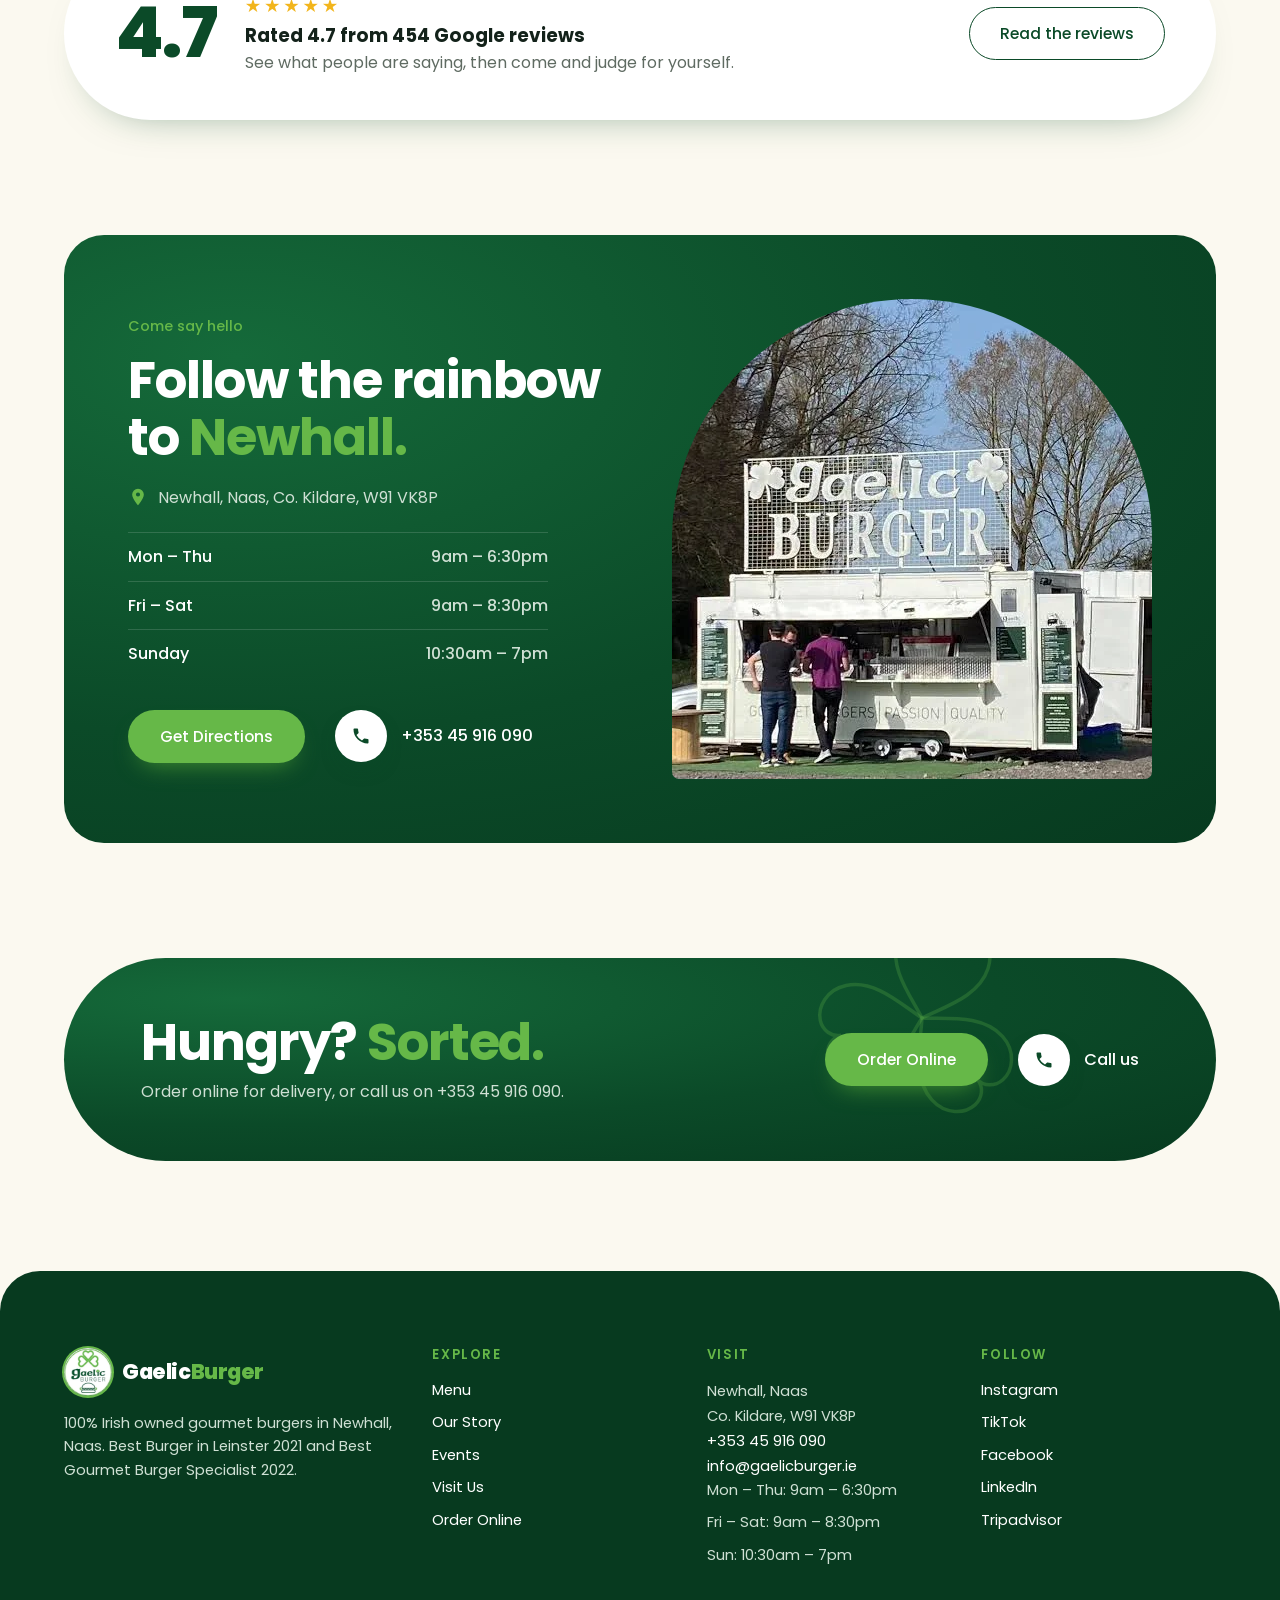
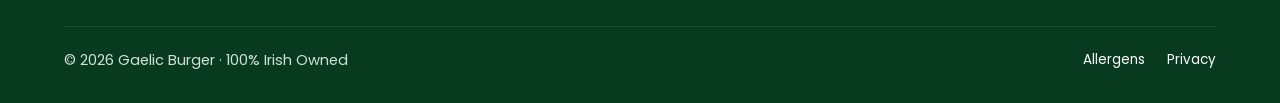
==== commit 0dcec6db: "Green header call and order buttons Co-Authored-By: Claude Opus 5.5 <noreply@anthropic.com>" ====
--- a/index.html
+++ b/index.html
@@ -134,7 +134,7 @@
     </nav>
     <div class="topbar-right">
       <a class="icon-btn" href="tel:+35345916090" aria-label="Call +353 45 916 090"><svg><use href="#phone"/></svg></a>
-      <a class="pill pill-white" href="https://www.just-eat.ie/restaurants-gaelic-burger-kildare/menu" target="_blank" rel="noopener">Order Online</a>
+      <a class="pill pill-leaf" href="https://www.just-eat.ie/restaurants-gaelic-burger-kildare/menu" target="_blank" rel="noopener">Order Online</a>
       <details class="mnav">
         <summary aria-label="Open menu"><span></span><span></span><span></span></summary>
         <nav aria-label="Mobile">
--- a/site.css
+++ b/site.css
@@ -60,6 +60,9 @@
 .topbar-right{display:flex;align-items:center;gap:12px}
 .icon-btn{display:grid;place-items:center;width:44px;height:44px;border-radius:50%;background:#fff;box-shadow:0 8px 20px -10px rgba(11,74,40,.4)}
 .icon-btn svg{width:18px;height:18px;fill:var(--bottle)}
+.icon-btn{background:var(--leaf);box-shadow:0 12px 24px -12px rgba(79,157,51,.9)}
+.icon-btn svg{fill:#fff}
+.icon-btn:hover{background:var(--leaf-d)}
 .topbar .pill{padding:11px 26px;font-size:.92rem}
 .mnav{display:none;position:relative}
 .mnav summary{list-style:none;cursor:pointer;width:46px;height:46px;border-radius:50%;background:var(--bottle);display:flex;flex-direction:column;align-items:center;justify-content:center;gap:4px}
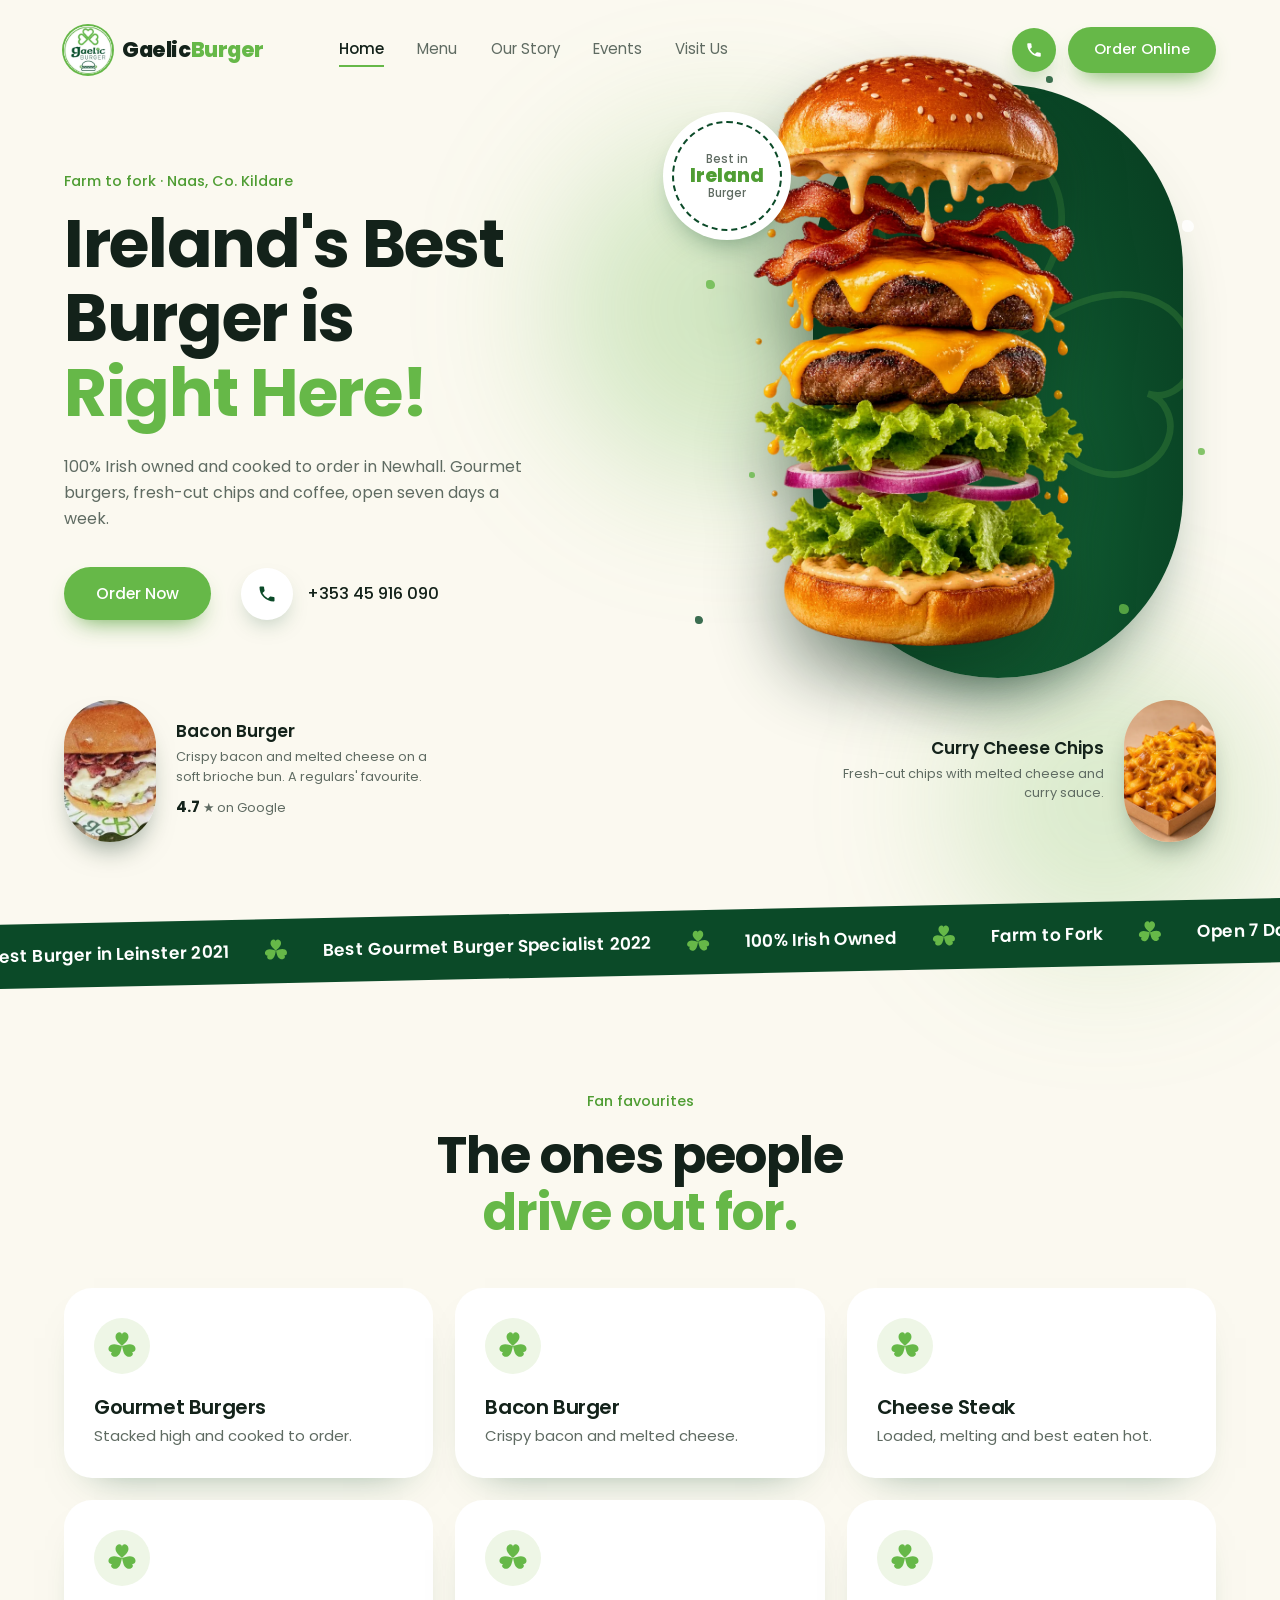
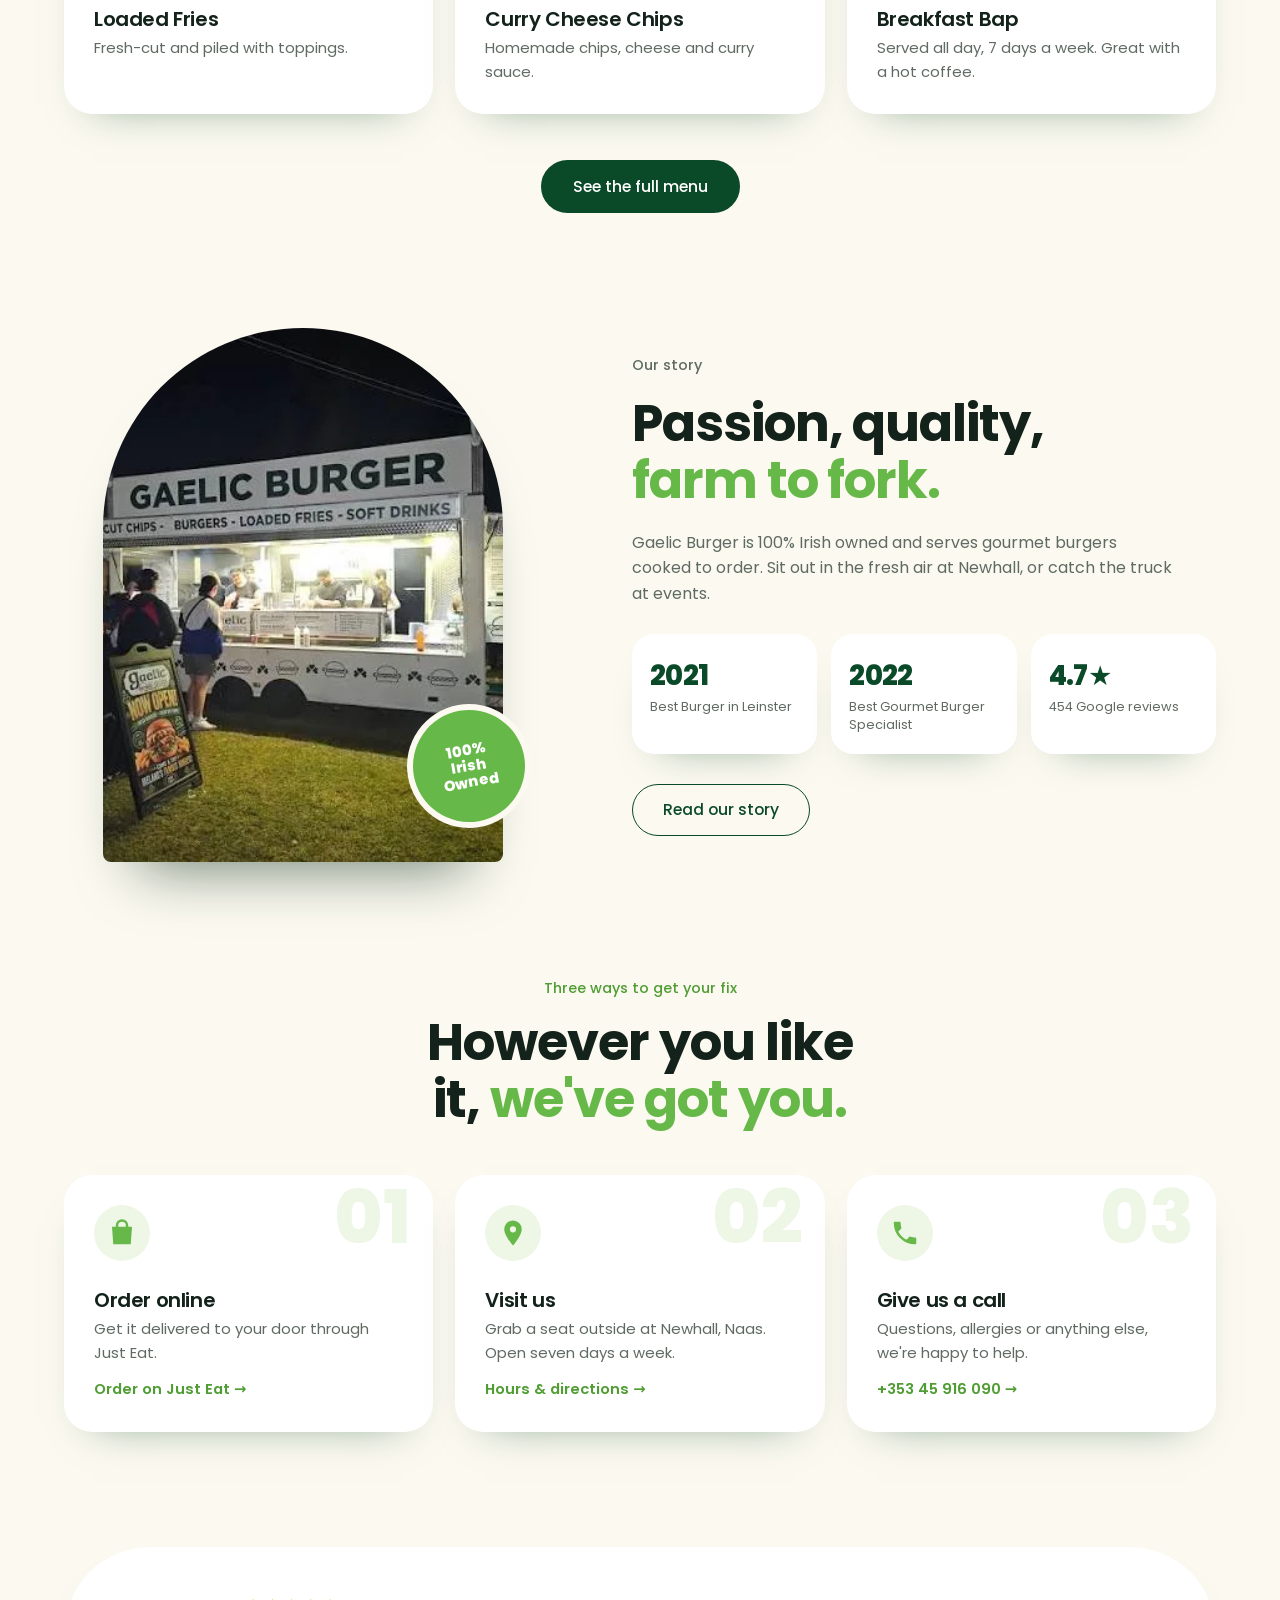
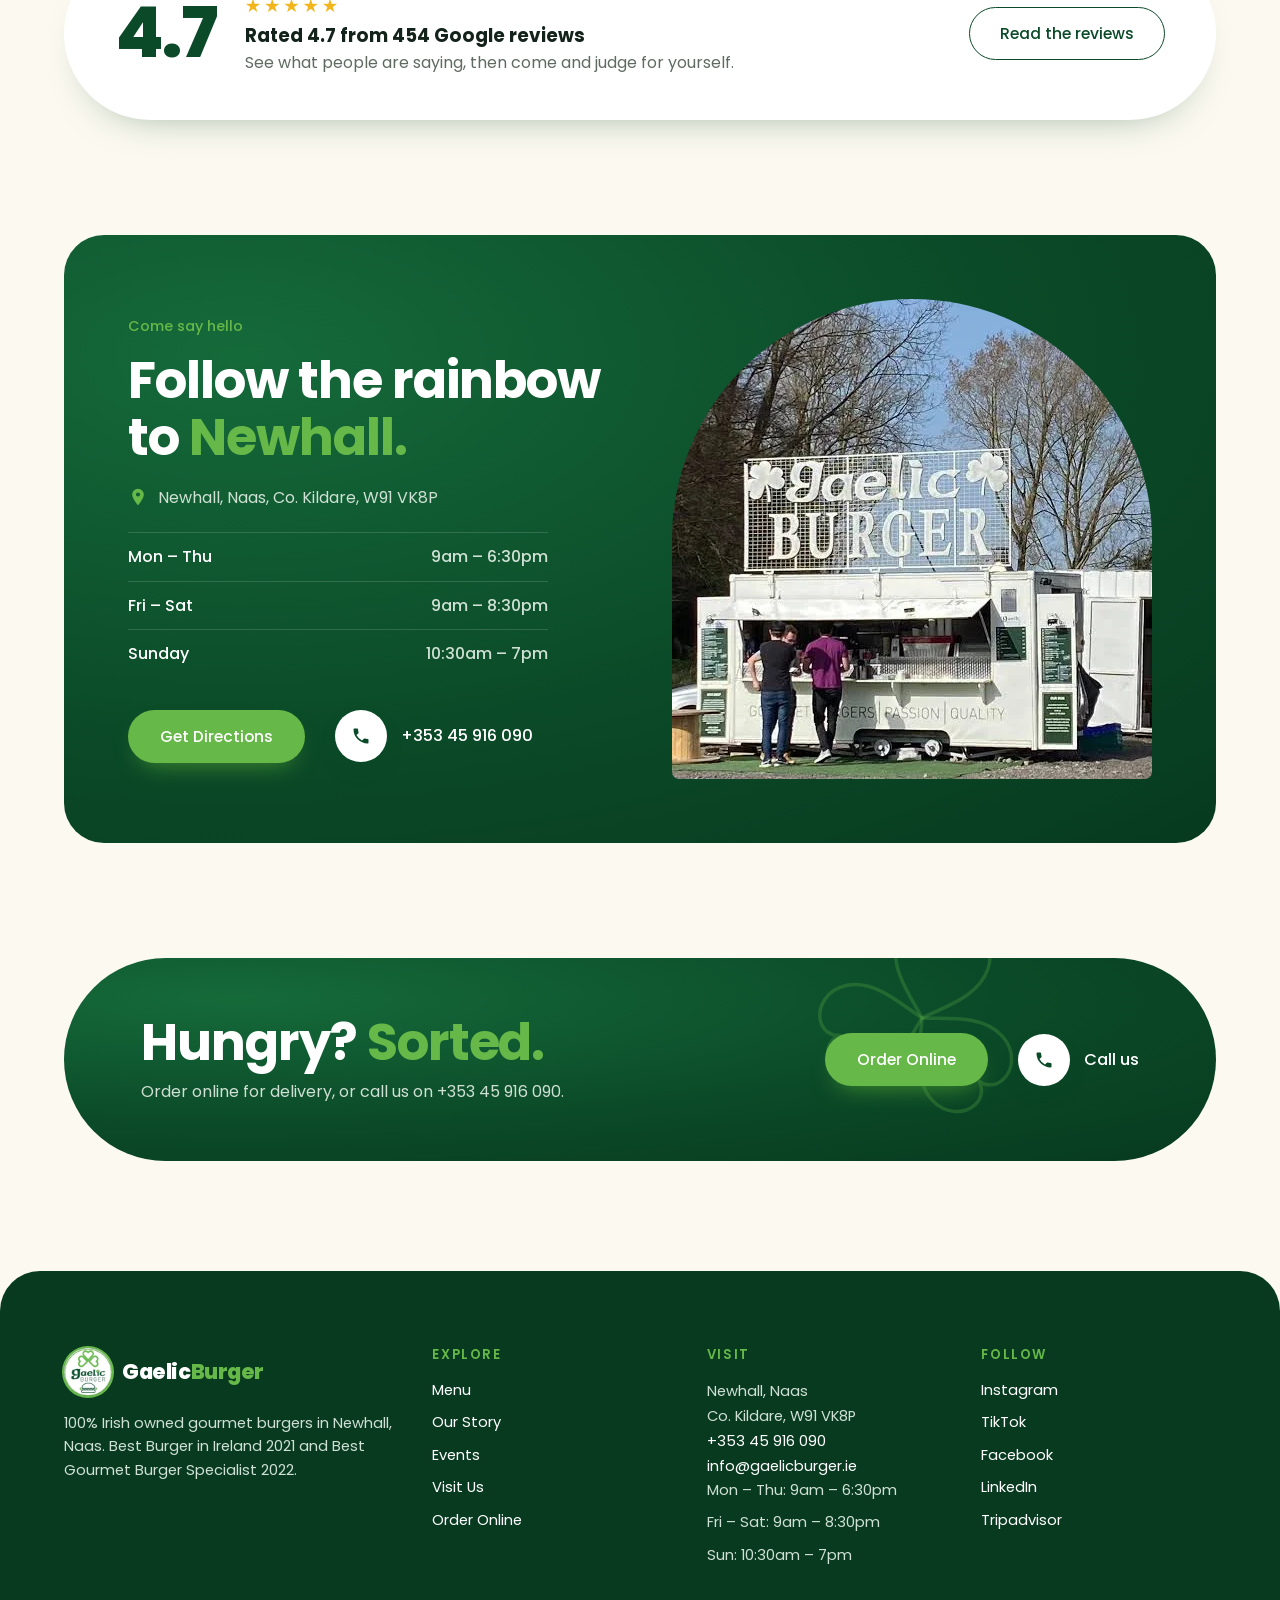
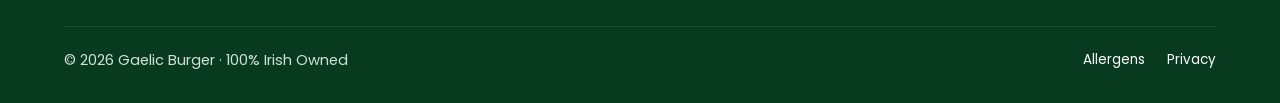
==== commit e093d5d4: "Footer and homepage description: Best Burger in Ireland Co-Authored-By: Claude Opus 5.5 <noreply@ant" ====
--- a/index.html
+++ b/index.html
@@ -4,13 +4,13 @@
 <meta charset="utf-8">
 <meta name="viewport" content="width=device-width, initial-scale=1">
 <title>Gaelic Burger | Award-Winning Gourmet Burgers in Naas, Co. Kildare</title>
-<meta name="description" content="100% Irish owned gourmet burgers in Newhall, Naas. Best Burger in Leinster 2021 and Best Gourmet Burger Specialist 2022. Order online or call +353 45 916 090.">
+<meta name="description" content="100% Irish owned gourmet burgers in Newhall, Naas. Best Burger in Ireland 2021 and Best Gourmet Burger Specialist 2022. Order online or call +353 45 916 090.">
 <link rel="canonical" href="https://gaelic-burger.vercel.app/">
 <meta name="theme-color" content="#0b4a28">
 <meta property="og:type" content="website">
 <meta property="og:site_name" content="Gaelic Burger">
 <meta property="og:title" content="Gaelic Burger | Award-Winning Gourmet Burgers in Naas, Co. Kildare">
-<meta property="og:description" content="100% Irish owned gourmet burgers in Newhall, Naas. Best Burger in Leinster 2021 and Best Gourmet Burger Specialist 2022. Order online or call +353 45 916 090.">
+<meta property="og:description" content="100% Irish owned gourmet burgers in Newhall, Naas. Best Burger in Ireland 2021 and Best Gourmet Burger Specialist 2022. Order online or call +353 45 916 090.">
 <meta property="og:url" content="https://gaelic-burger.vercel.app/">
 <meta property="og:image" content="https://gaelic-burger.vercel.app/images/og-image.jpg">
 <meta property="og:locale" content="en_IE">
@@ -305,7 +305,7 @@
           <img src="/images/logo.webp" alt="" width="44" height="44" loading="lazy">
           <span>Gaelic<b>Burger</b></span>
         </a>
-        <p>100% Irish owned gourmet burgers in Newhall, Naas. Best Burger in Leinster 2021 and Best Gourmet Burger Specialist 2022.</p>
+        <p>100% Irish owned gourmet burgers in Newhall, Naas. Best Burger in Ireland 2021 and Best Gourmet Burger Specialist 2022.</p>
       </div>
       <div>
         <h2>Explore</h2>
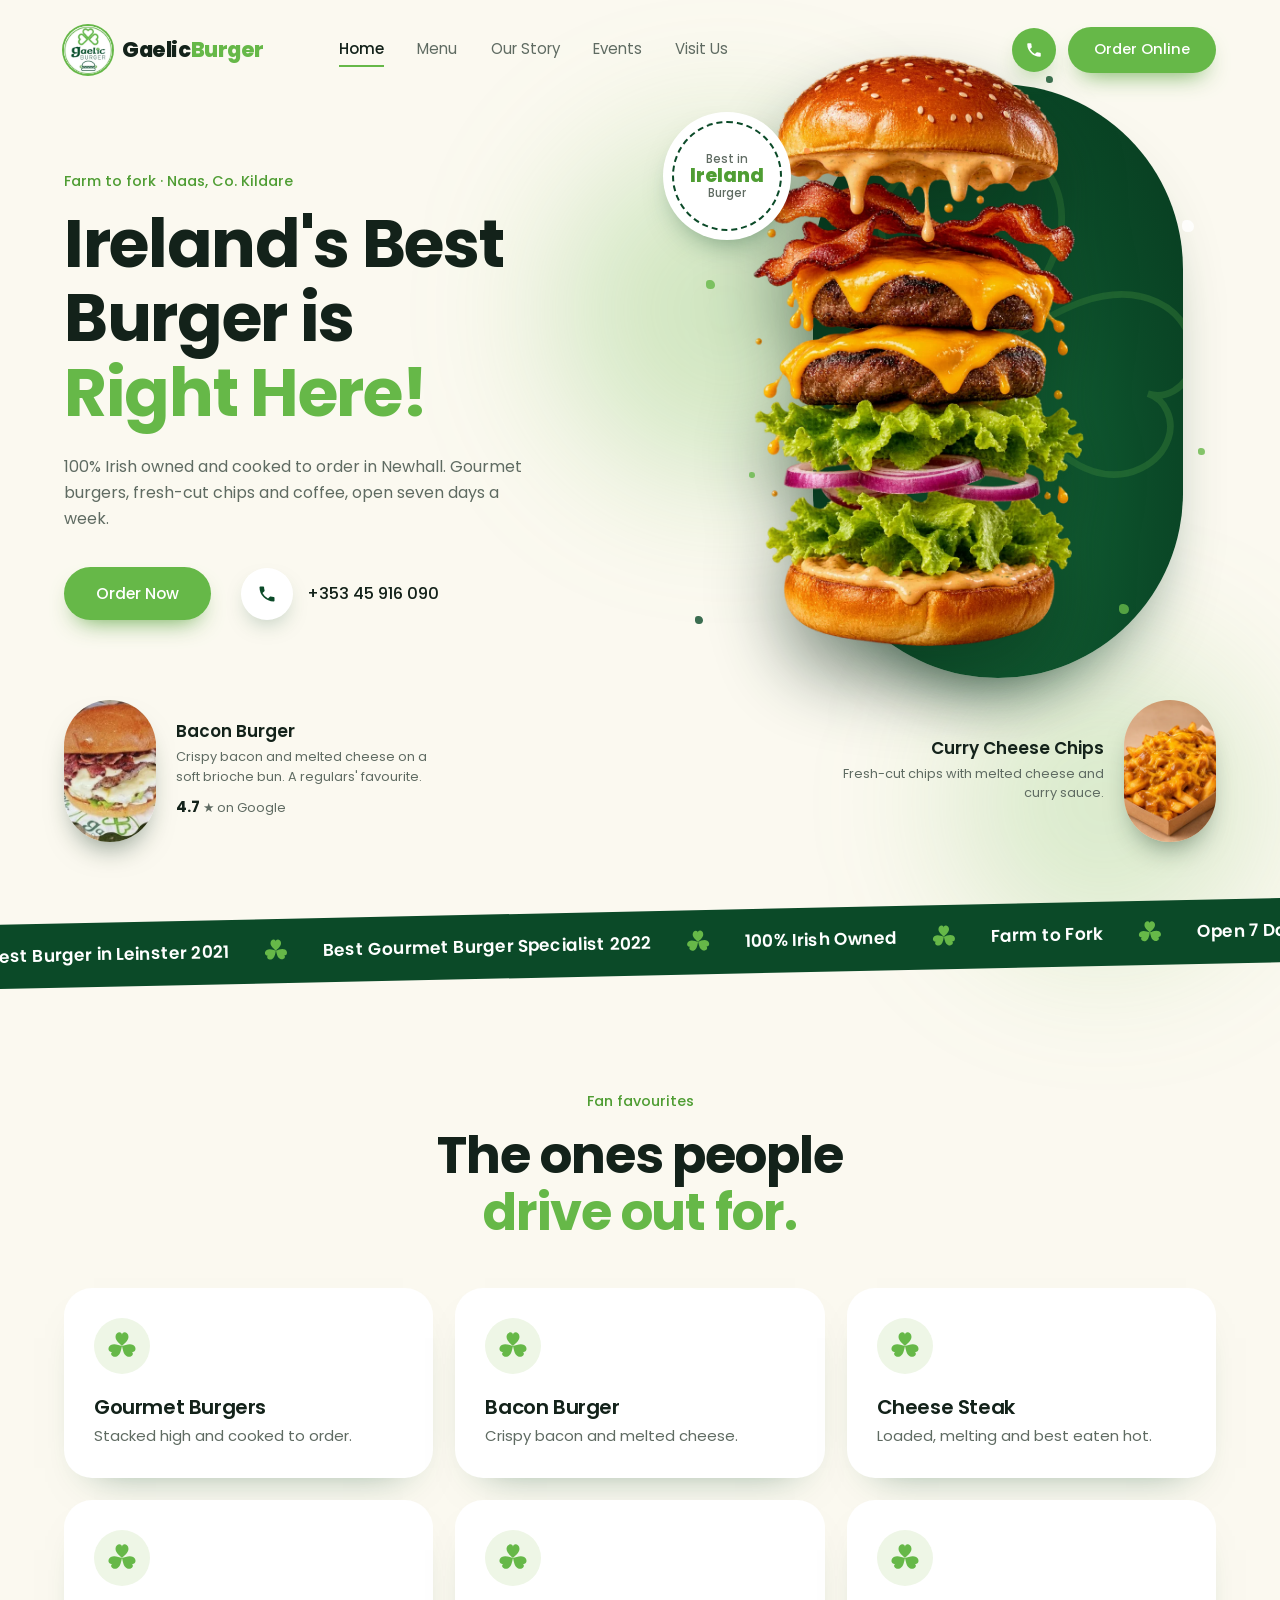
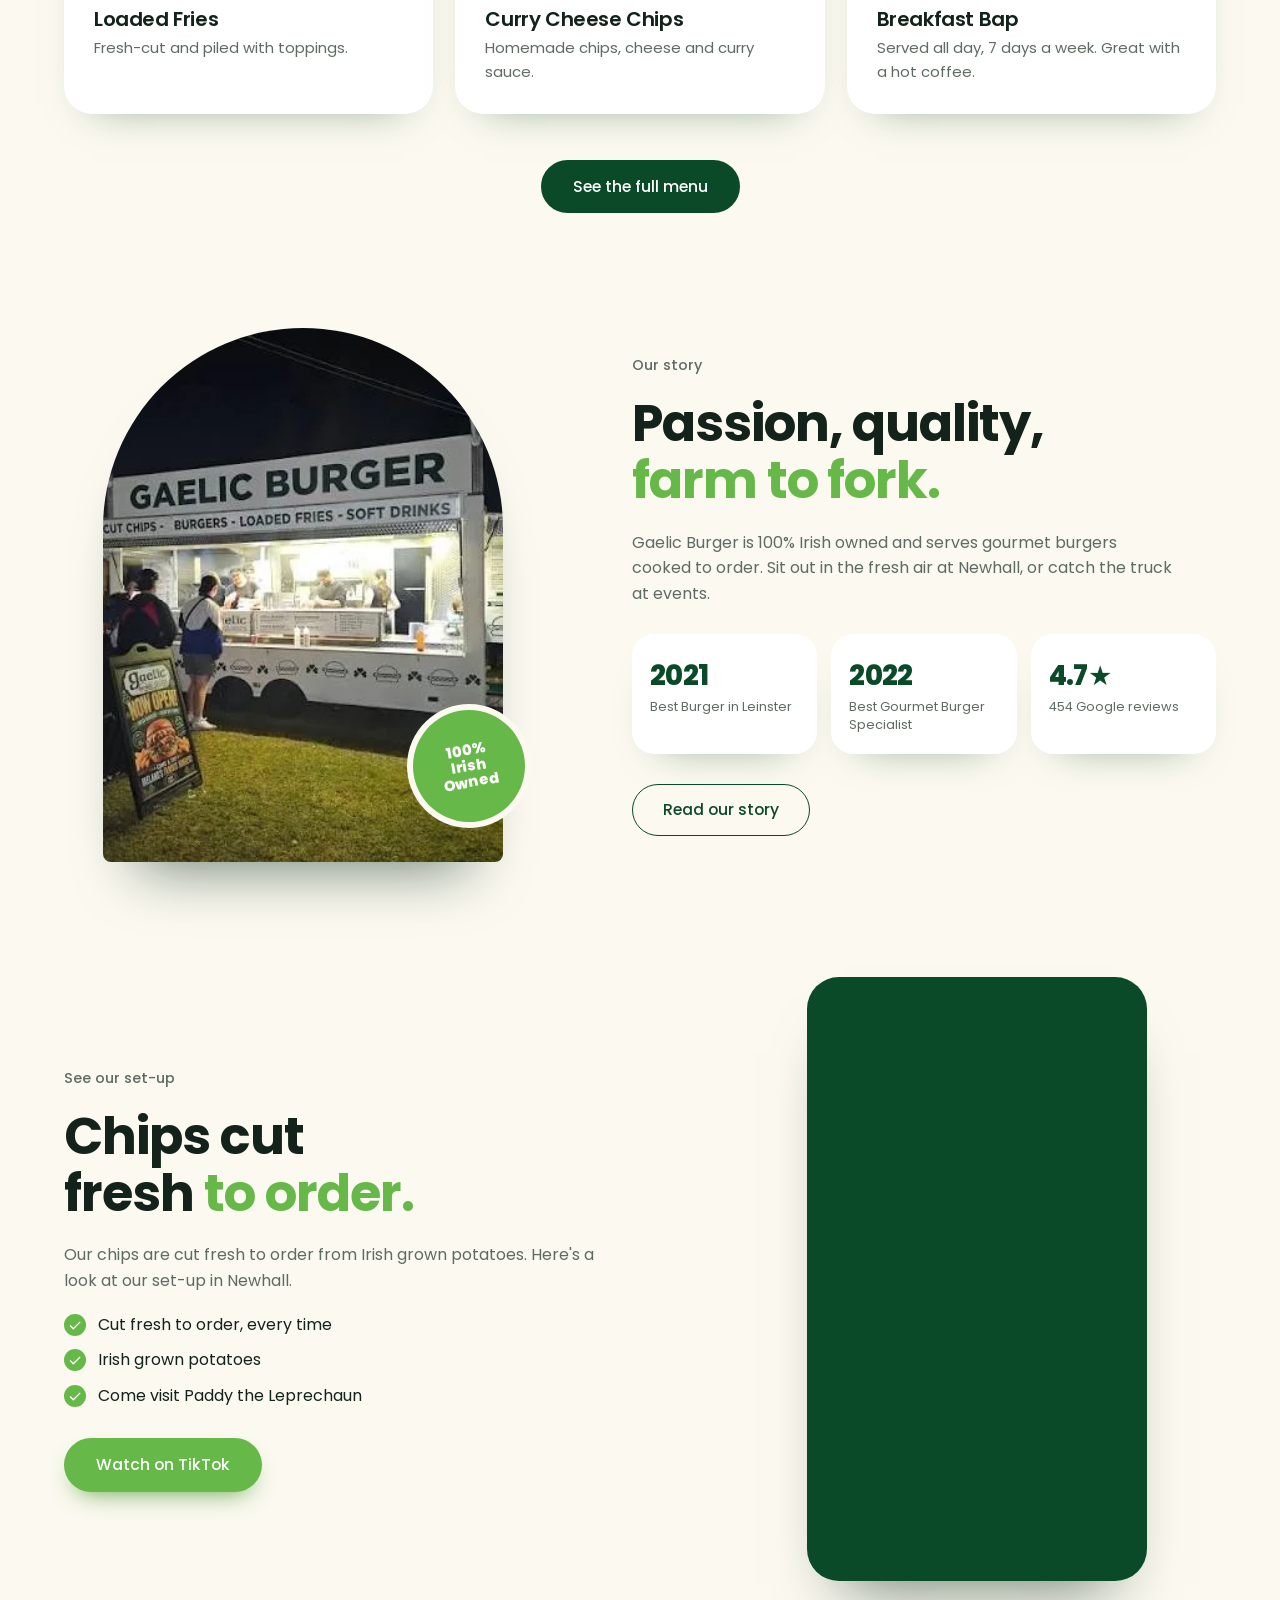
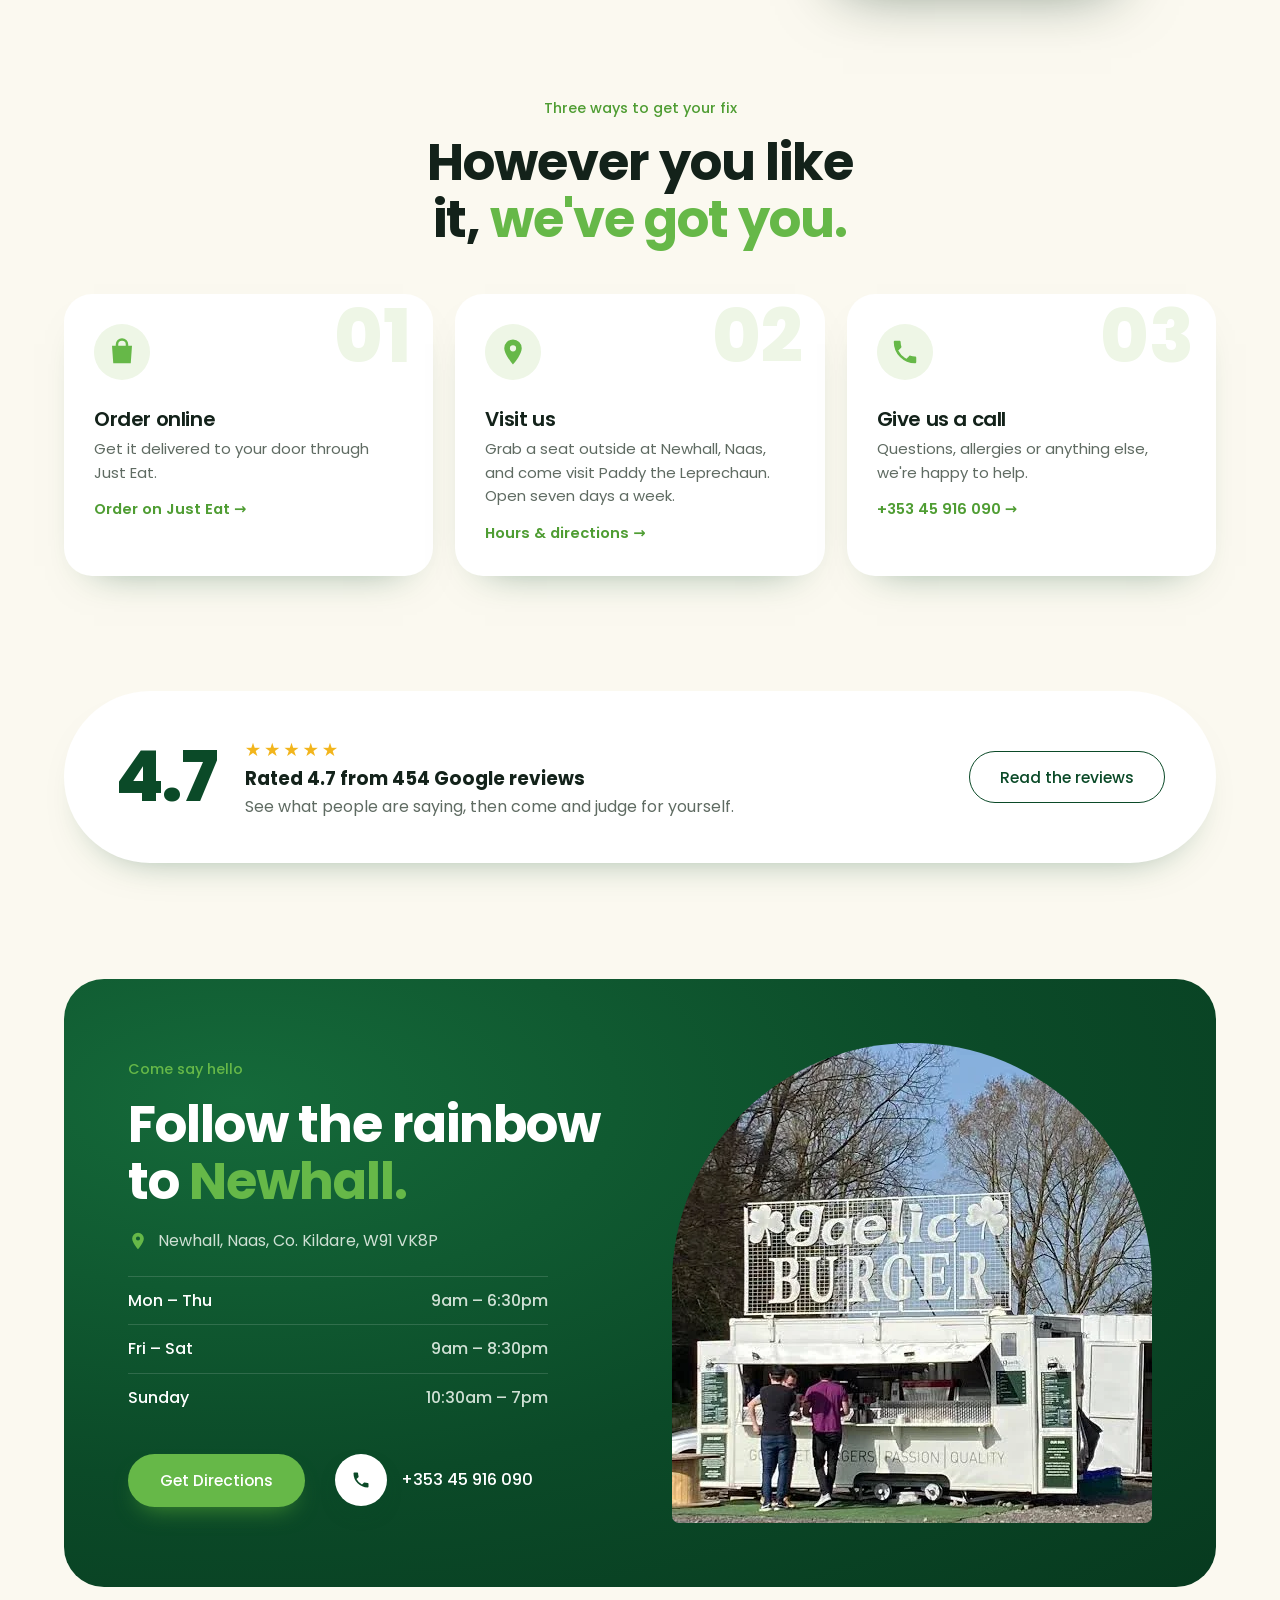
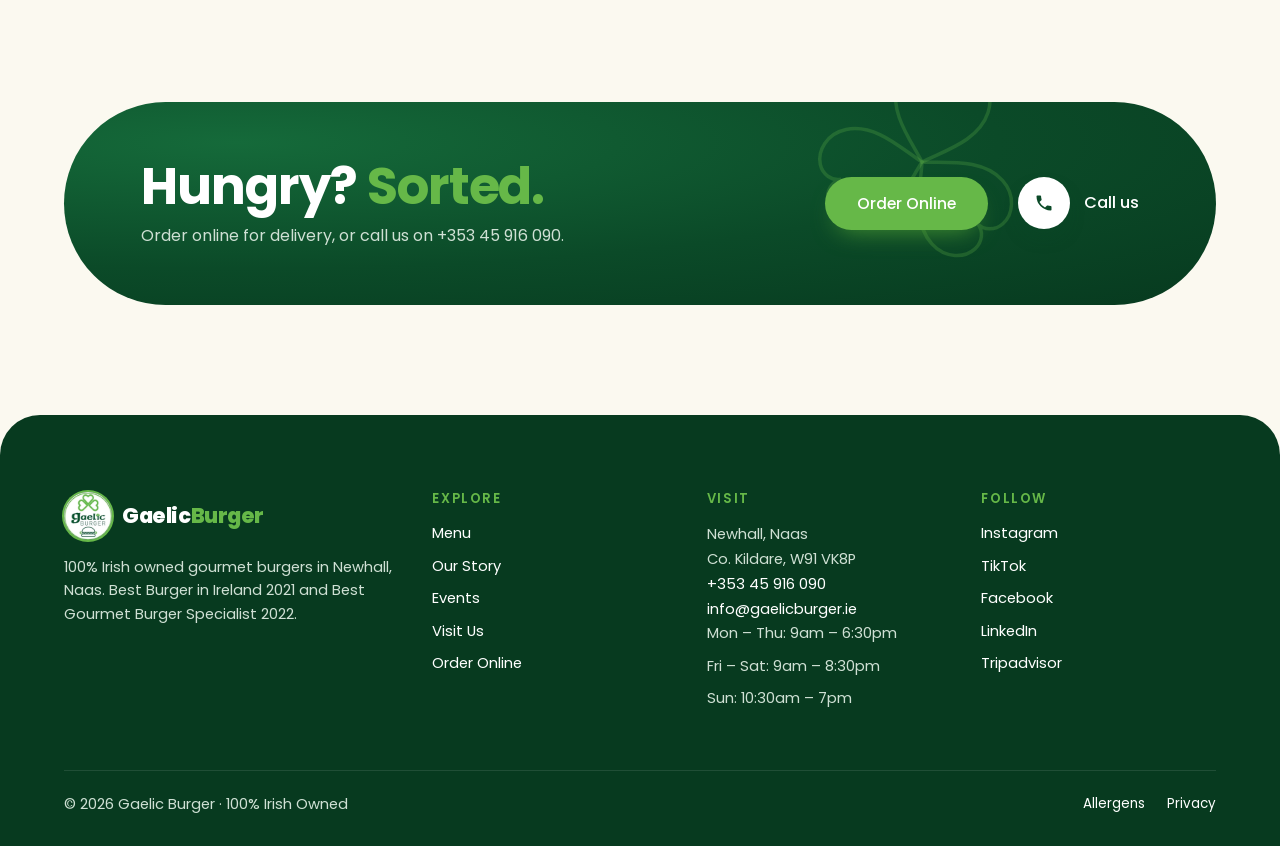
==== commit a4005411: "Homepage TikTok set-up video, chips copy, Paddy the Leprechaun Co-Authored-By: Claude Opus 5.5 <nore" ====
--- a/index.html
+++ b/index.html
@@ -237,6 +237,25 @@
     </div>
   </section>
 
+  <section class="wrap section section-tight" aria-labelledby="fresh-h">
+    <div class="split flip">
+      <div class="split-art video">
+        <iframe src="https://www.tiktok.com/player/v1/7592948758321663254?music_info=1&amp;description=1&amp;muted=1" title="Gaelic Burger set-up video on TikTok" allow="encrypted-media; fullscreen; picture-in-picture" allowfullscreen loading="lazy"></iframe>
+      </div>
+      <div class="split-copy">
+        <p class="kicker">See our set-up</p>
+        <h2 id="fresh-h">Chips cut fresh <em>to order.</em></h2>
+        <p>Our chips are cut fresh to order from Irish grown potatoes. Here's a look at our set-up in Newhall.</p>
+        <ul class="ticks">
+          <li>Cut fresh to order, every time</li>
+          <li>Irish grown potatoes</li>
+          <li>Come visit Paddy the Leprechaun</li>
+        </ul>
+        <div class="cta"><a class="pill pill-leaf" href="https://www.tiktok.com/@gaelicburger/video/7592948758321663254" target="_blank" rel="noopener">Watch on TikTok</a></div>
+      </div>
+    </div>
+  </section>
+
   <section class="wrap section section-tight center" aria-labelledby="how-h">
     <div class="head">
       <p class="kicker">Three ways to get your fix</p>
@@ -244,7 +263,7 @@
     </div>
     <ol class="grid3">
       <li class="card step"><span class="num" aria-hidden="true">01</span><span class="ico"><svg aria-hidden="true"><use href="#bag"/></svg></span><h3>Order online</h3><p>Get it delivered to your door through Just Eat.</p><a href="https://www.just-eat.ie/restaurants-gaelic-burger-kildare/menu" target="_blank" rel="noopener">Order on Just Eat →</a></li>
-      <li class="card step"><span class="num" aria-hidden="true">02</span><span class="ico"><svg aria-hidden="true"><use href="#pin"/></svg></span><h3>Visit us</h3><p>Grab a seat outside at Newhall, Naas. Open seven days a week.</p><a href="/contact">Hours &amp; directions →</a></li>
+      <li class="card step"><span class="num" aria-hidden="true">02</span><span class="ico"><svg aria-hidden="true"><use href="#pin"/></svg></span><h3>Visit us</h3><p>Grab a seat outside at Newhall, Naas, and come visit Paddy the Leprechaun. Open seven days a week.</p><a href="/contact">Hours &amp; directions →</a></li>
       <li class="card step"><span class="num" aria-hidden="true">03</span><span class="ico"><svg aria-hidden="true"><use href="#phone"/></svg></span><h3>Give us a call</h3><p>Questions, allergies or anything else, we're happy to help.</p><a href="tel:+35345916090">+353 45 916 090 →</a></li>
     </ol>
   </section>
--- a/site.css
+++ b/site.css
@@ -355,3 +355,5 @@
   .dishes .ico{grid-row:span 2;margin:0;width:50px;height:50px}
   .dishes h3{font-size:1.1rem;margin:0}
 }
+.split-art.video{width:min(340px,100%)}
+.split-art.video iframe{display:block;width:100%;aspect-ratio:325/578;border:0;border-radius:32px;background:var(--bottle);box-shadow:0 40px 60px -36px rgba(7,40,20,.6)}
